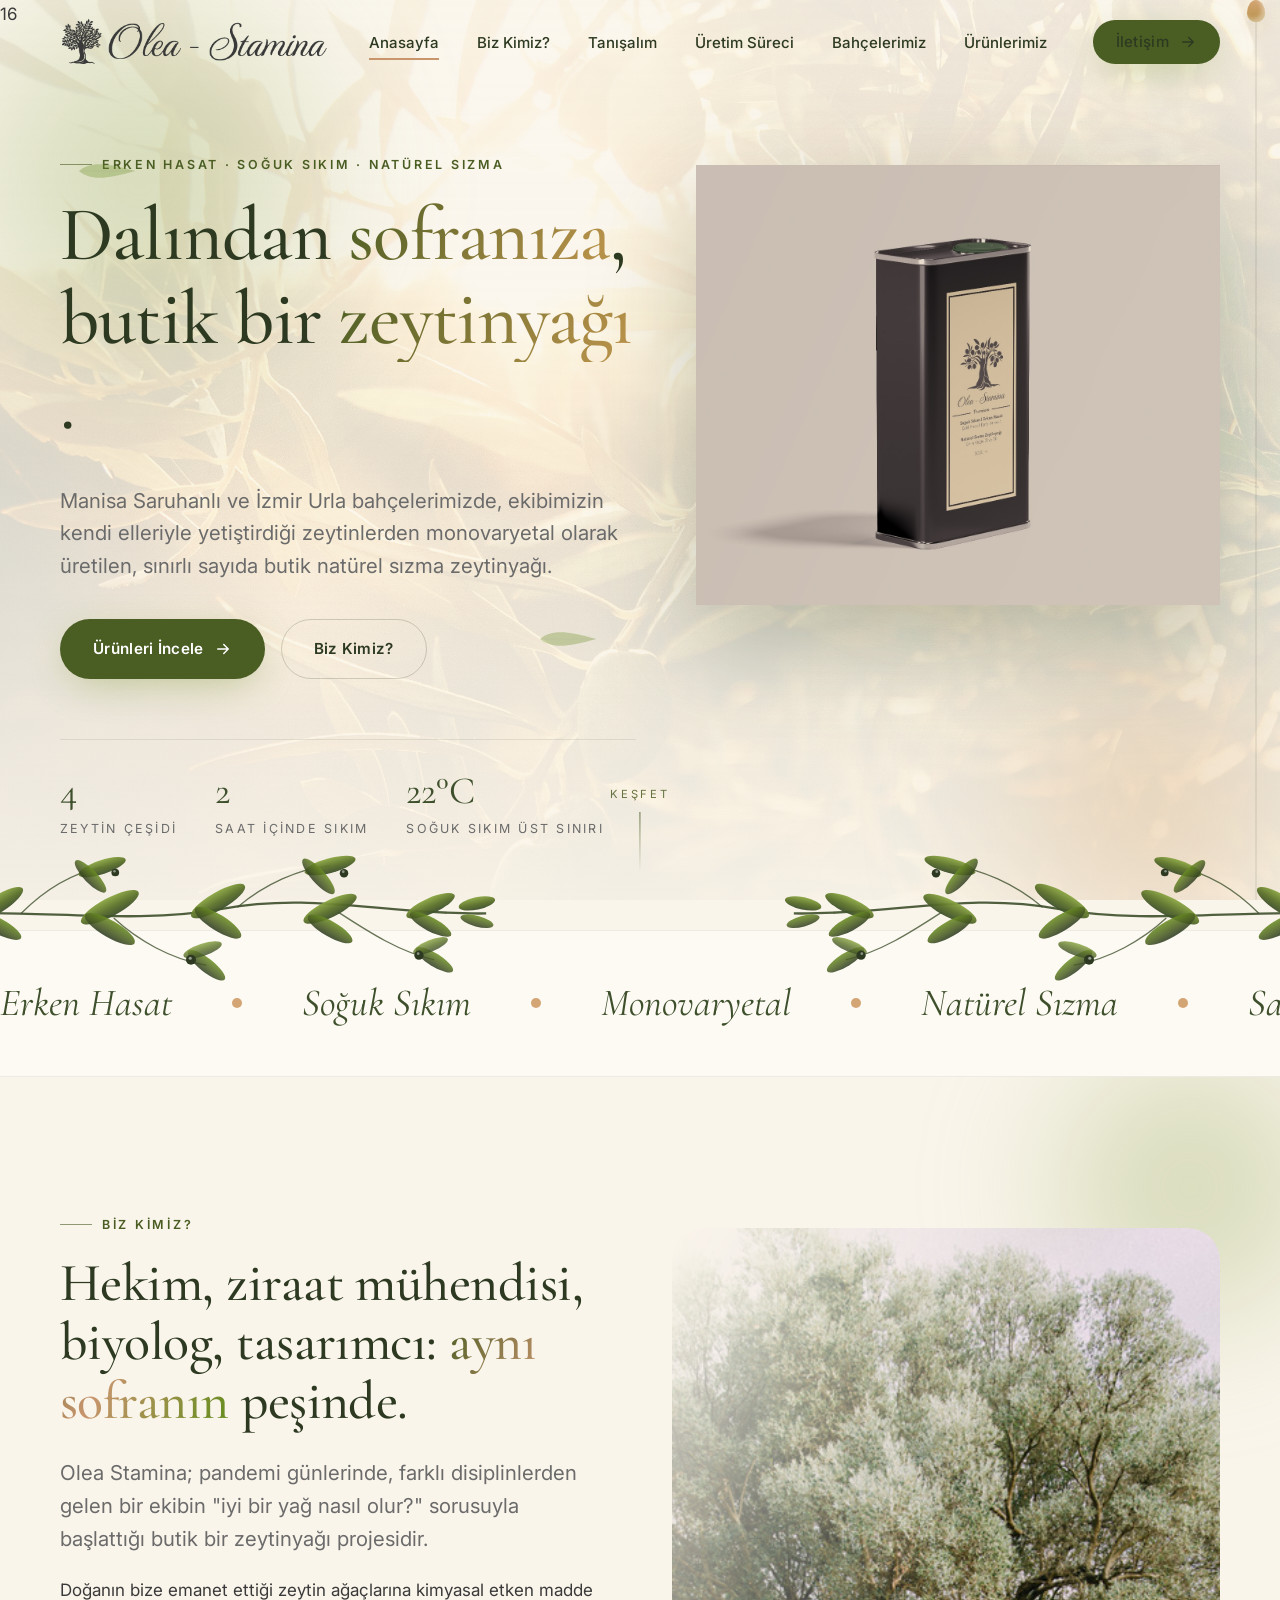
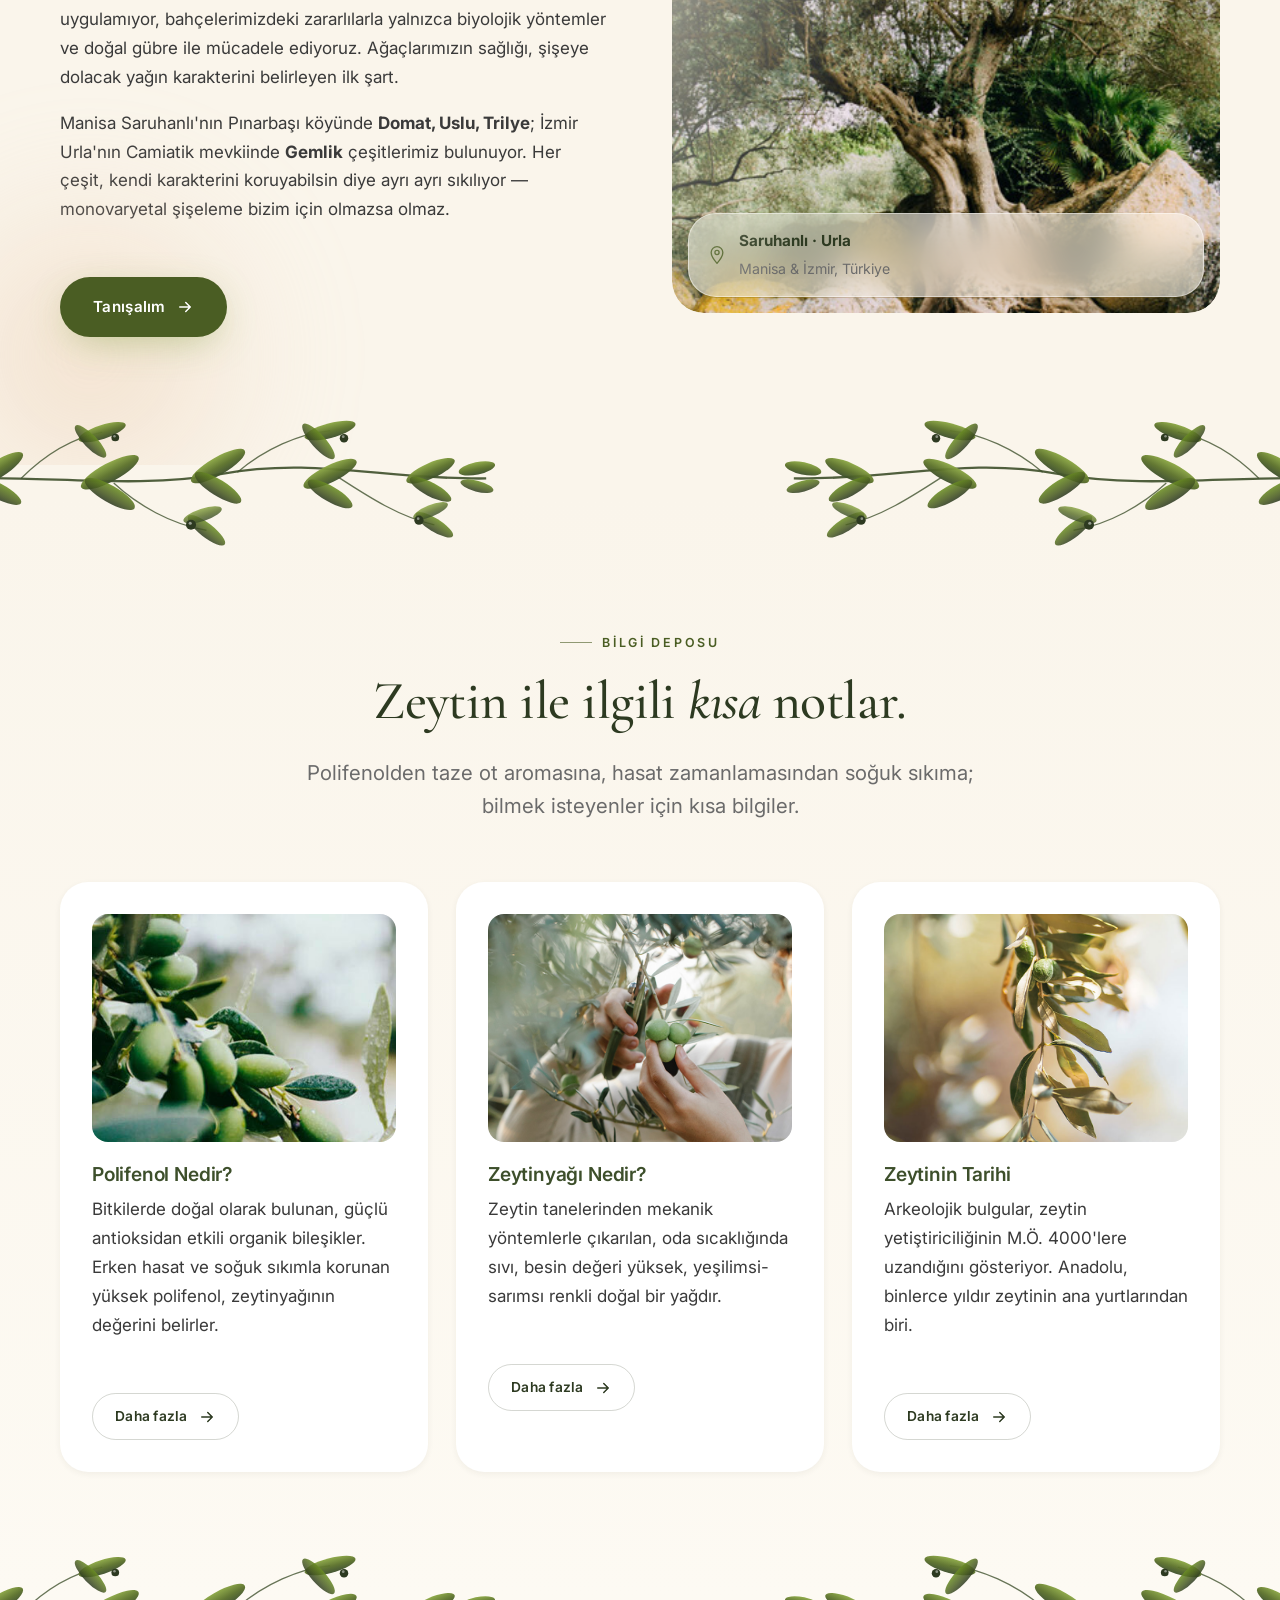
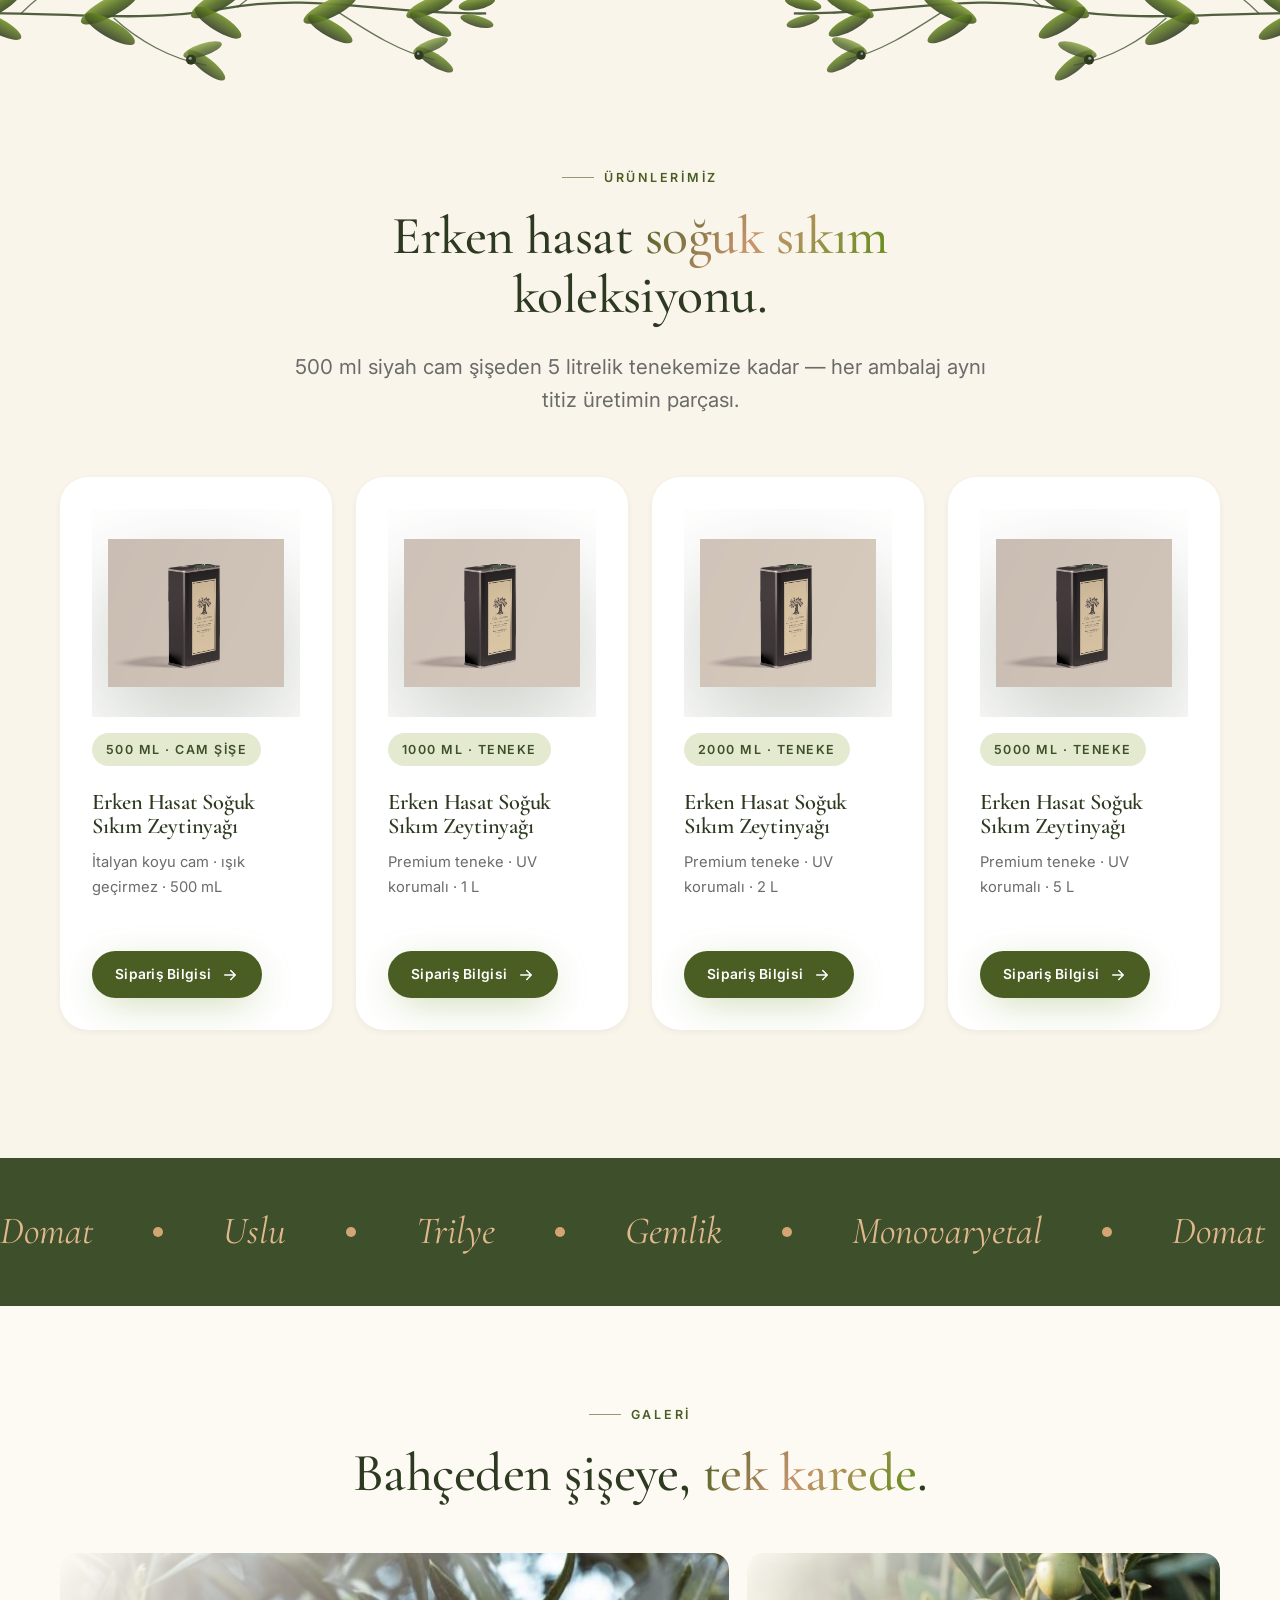
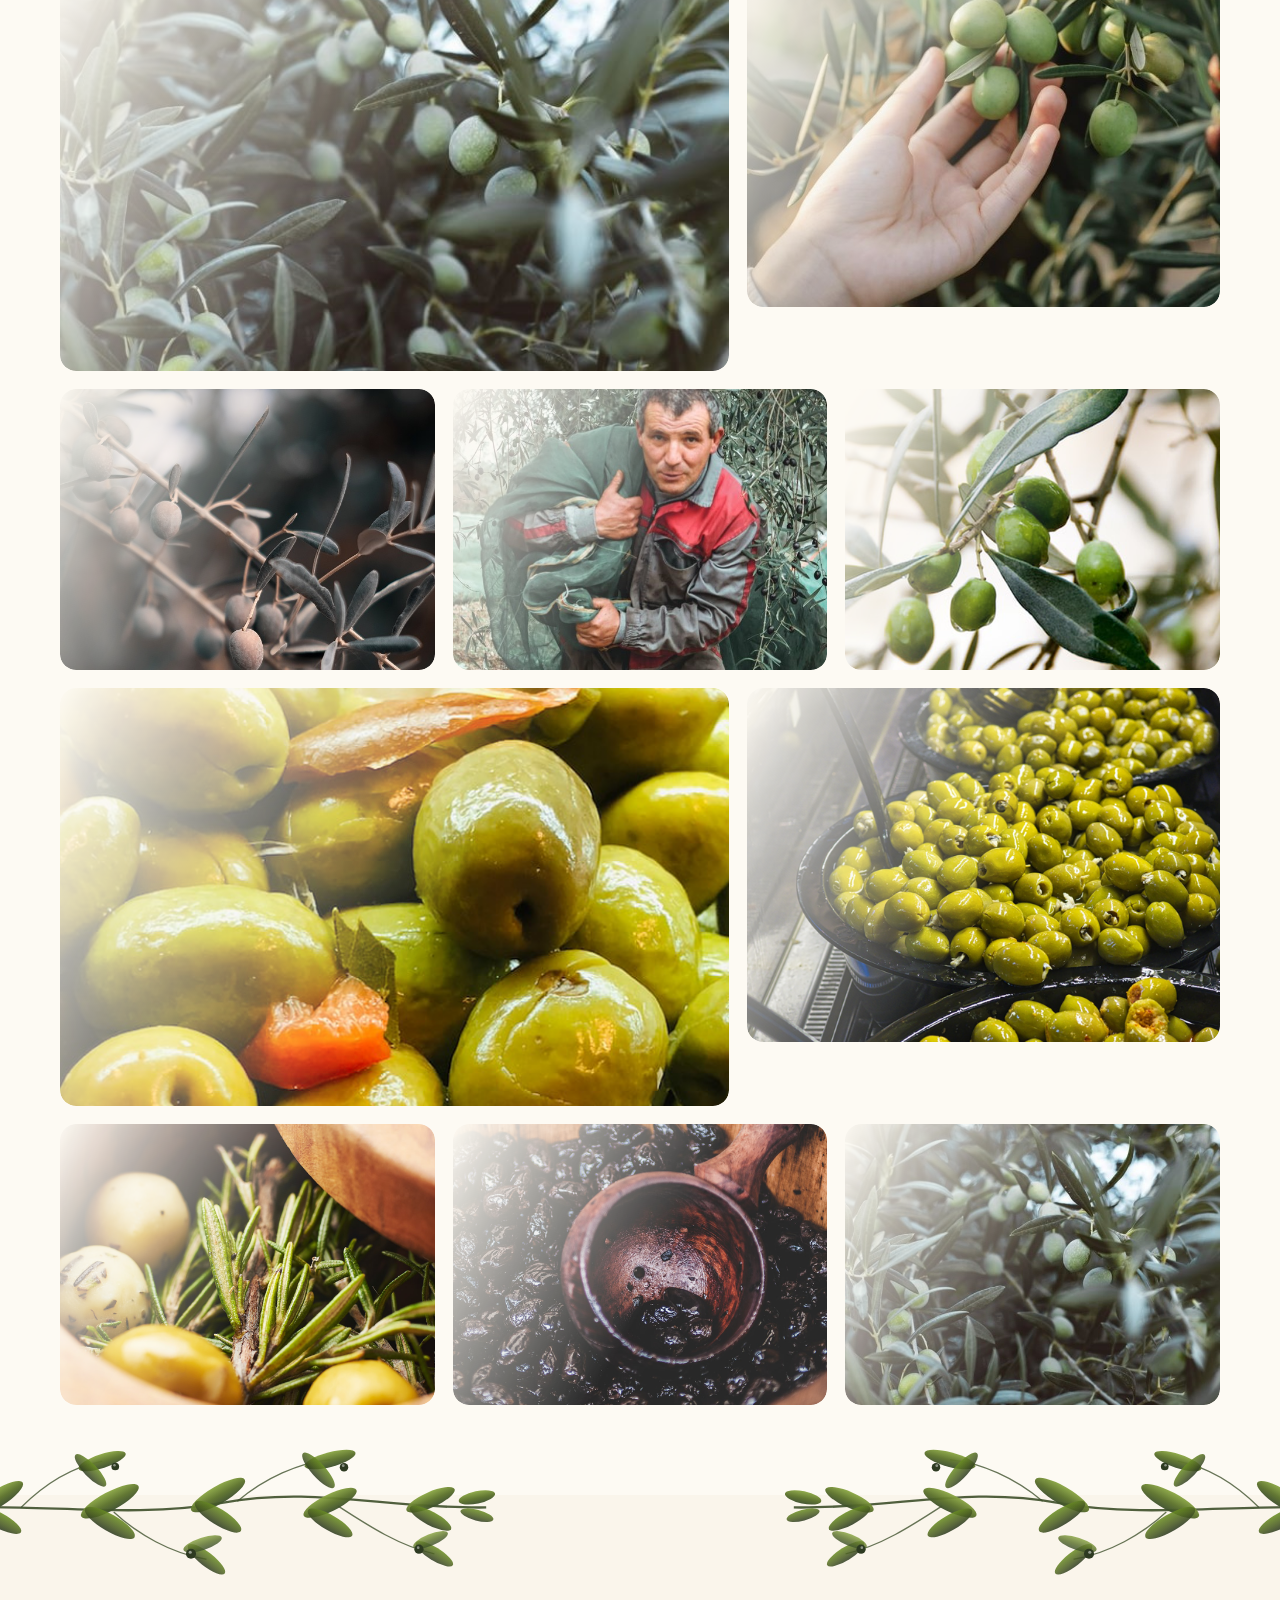
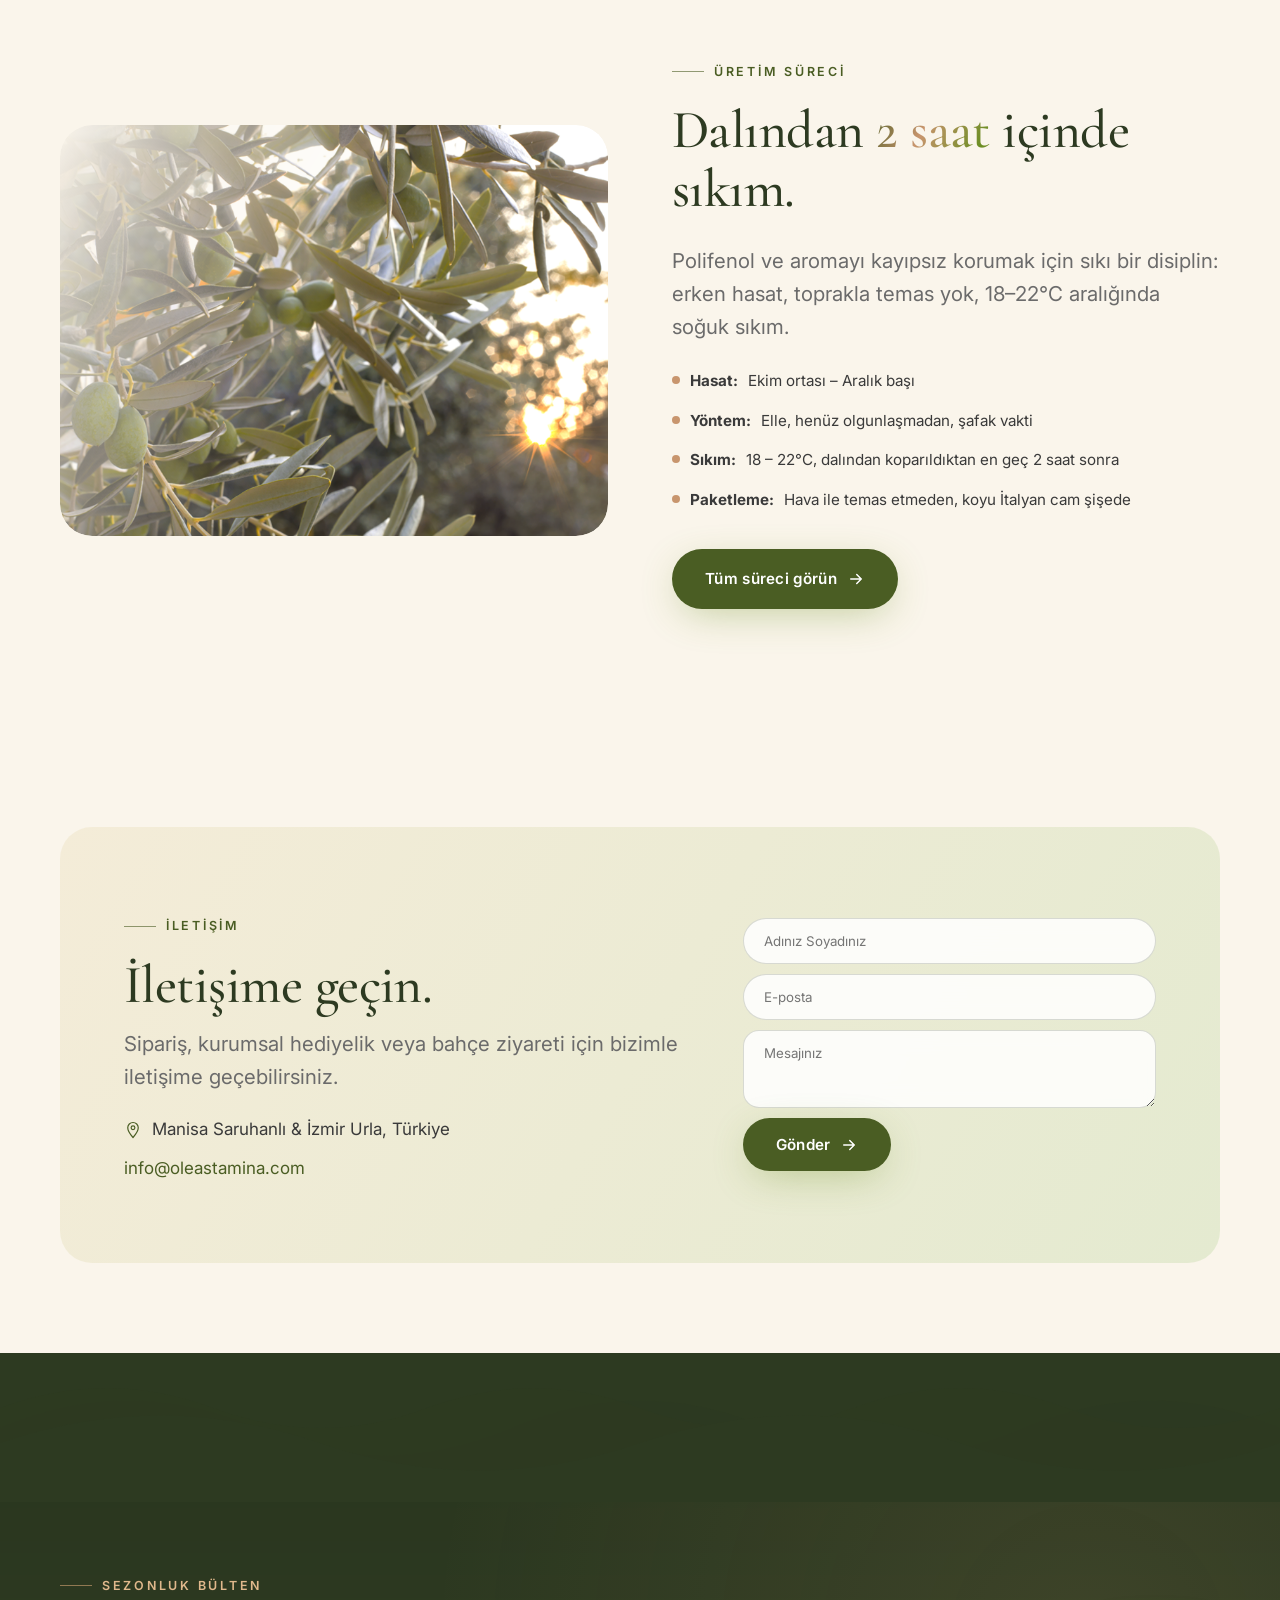
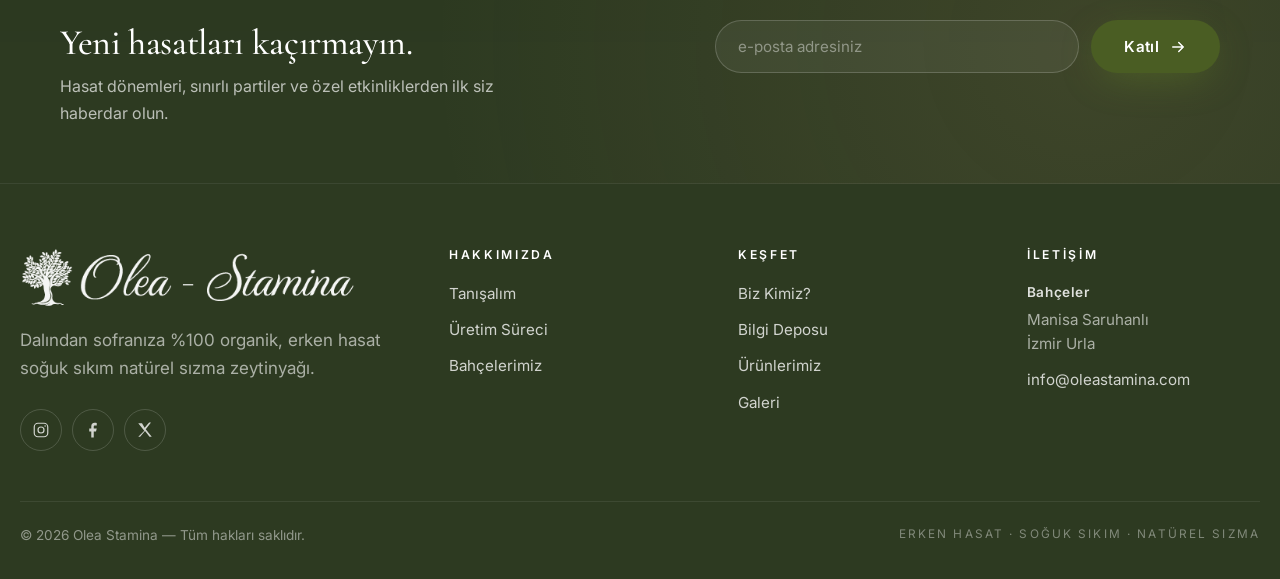
==== index.html @ 8ea638fd "Initial commit: OleaStamina website" ====
<!DOCTYPE html>
<html lang="tr">
<head>
<meta charset="UTF-8" />
<meta name="viewport" content="width=device-width, initial-scale=1.0" />
<title>Olea Stamina — Erken Hasat Soğuk Sıkım Zeytinyağı</title>
<meta name="description" content="Olea Stamina — Manisa Saruhanlı ve İzmir Urla bahçelerinden monovaryetal, erken hasat soğuk sıkım natürel sızma zeytinyağı." />
<link rel="icon" href="images/logo.png" type="image/png" />
<link rel="preconnect" href="https://fonts.googleapis.com" />
<link rel="preconnect" href="https://fonts.gstatic.com" crossorigin />
<link href="https://fonts.googleapis.com/css2?family=Cormorant+Garamond:ital,wght@0,400;0,500;0,600;1,400&family=Inter:wght@300;400;500;600;700&display=swap" rel="stylesheet" />
<link rel="stylesheet" href="css/style.css" />
<link rel="stylesheet" href="css/liquid.css" />
</head>
<body>
<!-- Page-wide continuous leaf shower -->
<div class="page-leaves" data-leaves="18" aria-hidden="true"
     style="position:fixed; inset:0; pointer-events:none; z-index:1; overflow:hidden;"></div>

<!-- Inline SVG sprite -->
<svg width="0" height="0" style="position:absolute" aria-hidden="true">
  <defs>
    <filter id="goo">
      <feGaussianBlur in="SourceGraphic" stdDeviation="12" />
      <feColorMatrix values="1 0 0 0 0  0 1 0 0 0  0 0 1 0 0  0 0 0 22 -10" />
      <feComposite in="SourceGraphic" />
    </filter>
    <linearGradient id="olive-grad" x1="0" y1="0" x2="1" y2="1">
      <stop offset="0%"  stop-color="#5a7029" />
      <stop offset="50%" stop-color="#6b8e23" />
      <stop offset="100%" stop-color="#a8b878" />
    </linearGradient>
    <linearGradient id="gold-grad" x1="0" y1="0" x2="1" y2="1">
      <stop offset="0%"  stop-color="#b8924a" />
      <stop offset="100%" stop-color="#e0b88c" />
    </linearGradient>
    <linearGradient id="oil-grad" x1="0" y1="0" x2="0" y2="1">
      <stop offset="0%"  stop-color="#e0b88c" />
      <stop offset="60%" stop-color="#c8956d" />
      <stop offset="100%" stop-color="#8b6432" />
    </linearGradient>
    <symbol id="i-leaf" viewBox="0 0 60 18">
      <path d="M2 9 C 12 0, 28 0, 58 9 C 28 18, 12 18, 2 9 Z" fill="currentColor" />
      <path d="M2 9 L58 9" stroke="rgba(0,0,0,0.18)" stroke-width="0.6" />
    </symbol>
    <symbol id="i-drop" viewBox="0 0 24 32">
      <path d="M12 2 C 6 12, 2 18, 2 22 a10 10 0 0 0 20 0 C 22 18, 18 12, 12 2 Z" fill="url(#oil-grad)" />
      <ellipse cx="9" cy="20" rx="3" ry="4" fill="rgba(255,255,255,0.45)" />
    </symbol>
    <symbol id="i-arrow" viewBox="0 0 24 24"><path fill="none" stroke="currentColor" stroke-width="2" stroke-linecap="round" stroke-linejoin="round" d="M5 12h14M13 6l6 6-6 6"/></symbol>
    <symbol id="i-menu"  viewBox="0 0 24 24"><path fill="none" stroke="currentColor" stroke-width="2" stroke-linecap="round" d="M4 7h16M4 12h16M4 17h16"/></symbol>
    <symbol id="i-heart" viewBox="0 0 24 24"><path d="M12 21s-7-4.5-9.5-9A5.5 5.5 0 0 1 12 6a5.5 5.5 0 0 1 9.5 6c-2.5 4.5-9.5 9-9.5 9z" fill="none" stroke="currentColor" stroke-width="1.6" stroke-linejoin="round"/></symbol>
    <symbol id="i-sun"   viewBox="0 0 24 24"><circle cx="12" cy="12" r="4" fill="none" stroke="currentColor" stroke-width="1.6"/><path stroke="currentColor" stroke-width="1.6" stroke-linecap="round" d="M12 3v2M12 19v2M3 12h2M19 12h2M5.6 5.6l1.4 1.4M17 17l1.4 1.4M5.6 18.4 7 17M17 7l1.4-1.4"/></symbol>
    <symbol id="i-shield" viewBox="0 0 24 24"><path d="M12 3l8 3v6c0 5-3.5 8.5-8 9-4.5-.5-8-4-8-9V6l8-3z" fill="none" stroke="currentColor" stroke-width="1.6" stroke-linejoin="round"/><path d="M9 12l2 2 4-4" fill="none" stroke="currentColor" stroke-width="1.6" stroke-linecap="round" stroke-linejoin="round"/></symbol>
    <symbol id="i-tree" viewBox="0 0 24 24"><path d="M12 3c4 4 6 7 6 10a6 6 0 1 1-12 0c0-3 2-6 6-10z" fill="none" stroke="currentColor" stroke-width="1.6" stroke-linejoin="round"/><path d="M12 13v8" stroke="currentColor" stroke-width="1.6" stroke-linecap="round"/></symbol>
    <symbol id="i-pin"  viewBox="0 0 24 24"><path d="M12 22s-7-8-7-13a7 7 0 1 1 14 0c0 5-7 13-7 13z" fill="none" stroke="currentColor" stroke-width="1.6" stroke-linejoin="round"/><circle cx="12" cy="9" r="2.5" fill="none" stroke="currentColor" stroke-width="1.6"/></symbol>
    <symbol id="i-instagram" viewBox="0 0 24 24"><rect x="3" y="3" width="18" height="18" rx="5" fill="none" stroke="currentColor" stroke-width="1.6"/><circle cx="12" cy="12" r="4" fill="none" stroke="currentColor" stroke-width="1.6"/><circle cx="17.5" cy="6.5" r="1" fill="currentColor"/></symbol>
    <symbol id="i-facebook" viewBox="0 0 24 24"><path d="M13 22v-8h3l1-4h-4V7.5C13 6.6 13.4 6 14.8 6H17V2.5C16.5 2.4 15.3 2.3 14 2.3 11.4 2.3 9.7 3.9 9.7 6.9V10H7v4h2.7v8z" fill="currentColor"/></symbol>
    <symbol id="i-x" viewBox="0 0 24 24"><path d="M3 3l8 10L3 21h2.5l6.5-7.7 6 7.7H21l-8-10 7-9h-2.5l-6 7L8 3z" fill="currentColor"/></symbol>
    <symbol id="i-bottle" viewBox="0 0 24 24"><path d="M9 2h6v3l1 2v3a4 4 0 0 1-1 2v8a2 2 0 0 1-2 2h-2a2 2 0 0 1-2-2v-8a4 4 0 0 1-1-2V7l1-2V2z" fill="none" stroke="currentColor" stroke-width="1.6" stroke-linejoin="round"/></symbol>
  </defs>
</svg>

<!-- Mouse-following orb (soft amber glow) -->
<div class="mouse-orb" aria-hidden="true"></div>

<!-- Scroll progress rail -->
<div class="scroll-progress" aria-hidden="true"><i></i></div>

<!-- Side rails with falling oil drops -->
<div class="side-rail left" aria-hidden="true"></div>
<div class="side-rail right" aria-hidden="true"></div>

<!-- ============================ Header ============================ -->
<header class="site-header" role="banner">
  <div class="container nav">
    <a href="index.html" class="brand" aria-label="Olea Stamina anasayfa">
      <img src="images/logo.png" alt="Olea Stamina" style="height:48px; width:auto;" />
    </a>
    <nav aria-label="Ana navigasyon">
      <ul class="nav-links">
        <li><a href="index.html">Anasayfa</a></li>
        <li><a href="index.html#about">Biz Kimiz?</a></li>
        <li><a href="tanisalim.html">Tanışalım</a></li>
        <li><a href="uretim-sureci.html">Üretim Süreci</a></li>
        <li><a href="bahcelerimiz.html">Bahçelerimiz</a></li>
        <li><a href="index.html#urunler">Ürünlerimiz</a></li>
        <li class="nav-cta"><a href="#iletisim" class="btn btn--sm" data-magnet>İletişim <svg><use href="#i-arrow"/></svg></a></li>
      </ul>
    </nav>
    <button class="menu-toggle" aria-expanded="false" aria-label="Menüyü aç/kapat">
      <svg width="28" height="28"><use href="#i-menu"/></svg>
    </button>
  </div>
</header>

<!-- ============================ Hero with real photo background ============================ -->
<section class="hero" id="home" style="position:relative; overflow:hidden;">
  <!-- Real hero photo as parallax background -->
  <div data-parallax="0.18" style="position:absolute; inset:-10% 0 -20% 0; z-index:-3;">
    <img src="images/home-img.9e892fca9fd5e092.jpg" alt="" style="width:100%; height:120%; object-fit:cover; opacity:0.55;" />
  </div>
  <!-- Cream overlay so text is readable -->
  <div style="position:absolute; inset:0; z-index:-2; background:
       linear-gradient(180deg, rgba(250,245,235,0.85) 0%, rgba(250,245,235,0.72) 50%, rgba(250,245,235,0.95) 100%);"></div>

  <!-- Decorative blobs -->
  <div class="blob blob--1" data-blob-track aria-hidden="true"></div>
  <div class="blob blob--2" data-blob-track aria-hidden="true"></div>
  <div class="blob blob--3" data-blob-track aria-hidden="true"></div>

  <!-- Floating oil drops -->
  <div class="oil-drops" data-count="16" aria-hidden="true"></div>
  <!-- Sparkles -->
  <div style="position:absolute; inset:0; pointer-events:none;" data-sparkles="14" aria-hidden="true"></div>
  <!-- Falling leaves -->
  <div style="position:absolute; inset:0; pointer-events:none;" data-leaves="20" aria-hidden="true"></div>

  <svg class="leaf" style="top:18%; left:6%;" aria-hidden="true"><use href="#i-leaf"/></svg>
  <svg class="leaf" style="top:70%; left:42%; animation-delay:-2s;" aria-hidden="true"><use href="#i-leaf"/></svg>
  <svg class="leaf" style="top:30%; right:14%; animation-delay:-4s;" aria-hidden="true"><use href="#i-leaf"/></svg>

  <div class="container hero-inner">
    <div>
      <p class="eyebrow reveal">Erken Hasat · Soğuk Sıkım · Natürel Sızma</p>
      <h1 data-split>
        Dalından <span class="accent text-flow">sofranıza</span>,<br>
        butik bir <span class="accent text-flow">zeytinyağı</span>.
      </h1>
      <p class="lead reveal delay-1">
        Manisa Saruhanlı ve İzmir Urla bahçelerimizde, ekibimizin kendi elleriyle
        yetiştirdiği zeytinlerden monovaryetal olarak üretilen, sınırlı sayıda butik
        natürel sızma zeytinyağı.
      </p>
      <div class="hero-cta reveal delay-2">
        <a href="#urunler" class="btn btn--pulse" data-magnet>Ürünleri İncele <svg><use href="#i-arrow"/></svg></a>
        <a href="#about" class="btn btn--ghost">Biz Kimiz?</a>
      </div>

      <div class="hero-stats">
        <div class="stat kpi reveal delay-3"><span class="stat-value"><span data-count="4">0</span></span><span class="stat-label">Zeytin çeşidi</span></div>
        <div class="stat kpi reveal delay-3"><span class="stat-value"><span data-count="2">0</span></span><span class="stat-label">Saat içinde sıkım</span></div>
        <div class="stat kpi reveal delay-3"><span class="stat-value"><span data-count="22">0</span>°C</span><span class="stat-label">Soğuk sıkım üst sınırı</span></div>
      </div>
    </div>

    <!-- Hero visual: REAL bottle photo -->
    <div class="hero-visual reveal delay-2">
      <div class="bottle-wrap--real glow-pulse" data-tilt="8">
        <img src="images/bir.png" alt="Olea Stamina premium zeytinyağı teneke" />
      </div>
    </div>
  </div>

  <!-- Scroll hint -->
  <div class="scroll-hint" aria-hidden="true">keşfet</div>
</section>

<!-- Big olive-branch divider (left + right) -->
<div class="big-branches" aria-hidden="true">
    <svg class="branch-l" viewBox="0 0 700 220" xmlns="http://www.w3.org/2000/svg" preserveAspectRatio="xMinYMid meet">
      <defs>
        <linearGradient id="bg-l-top" x1="0" y1="0" x2="0" y2="1">
          <stop offset="0%"  stop-color="#8aa642"/>
          <stop offset="55%" stop-color="#5a7029"/>
          <stop offset="100%" stop-color="#3d4f2b"/>
        </linearGradient>
        <linearGradient id="bg-l-bot" x1="0" y1="0" x2="0" y2="1">
          <stop offset="0%"  stop-color="#6b8e23"/>
          <stop offset="60%" stop-color="#4a5d23"/>
          <stop offset="100%" stop-color="#2d3a21"/>
        </linearGradient>
      </defs>

      <!-- Main woody stem (curved) -->
      <path d="M -10 110 C 120 100, 250 124, 370 102 S 580 110, 712 108"
            stroke="#3d4f2b" stroke-width="3" fill="none" opacity="0.9"/>

      <!-- Side branches springing off the main stem -->
      <path d="M 110 108 C 140 78, 175 56, 215 48" stroke="#3d4f2b" stroke-width="1.7" fill="none" opacity="0.78"/>
      <path d="M 230 114 C 260 142, 305 168, 350 175" stroke="#3d4f2b" stroke-width="1.7" fill="none" opacity="0.78"/>
      <path d="M 390 100 C 425 70, 470 50, 510 46" stroke="#3d4f2b" stroke-width="1.7" fill="none" opacity="0.78"/>
      <path d="M 520 106 C 560 132, 600 158, 645 168" stroke="#3d4f2b" stroke-width="1.7" fill="none" opacity="0.78"/>

      <!-- Leaf cluster 1 (base) -->
      <g class="leaf-cluster">
        <ellipse cx="80" cy="96"  rx="38" ry="11"  fill="url(#bg-l-top)" transform="rotate(-32 80 96)"  opacity="0.95"/>
        <ellipse cx="80" cy="124" rx="34" ry="10"  fill="url(#bg-l-bot)" transform="rotate(28 80 124)" opacity="0.88"/>
      </g>

      <!-- Side branch tip cluster -->
      <g class="leaf-cluster">
        <ellipse cx="215" cy="48"  rx="32" ry="9"   fill="url(#bg-l-top)" transform="rotate(-18 215 48)" opacity="0.95"/>
        <ellipse cx="200" cy="60"  rx="28" ry="8.5" fill="url(#bg-l-bot)" transform="rotate(46 200 60)"  opacity="0.85"/>
        <circle cx="232" cy="55" r="5" fill="#2d3a21" class="berry"/>
        <circle cx="231" cy="53.5" r="1.6" fill="rgba(255,255,255,0.45)"/>
      </g>

      <!-- Cluster 2 -->
      <g class="leaf-cluster">
        <ellipse cx="225" cy="100" rx="42" ry="12"   fill="url(#bg-l-top)" transform="rotate(-28 225 100)" opacity="0.95"/>
        <ellipse cx="225" cy="128" rx="37" ry="11"   fill="url(#bg-l-bot)" transform="rotate(30 225 128)"  opacity="0.88"/>
      </g>

      <!-- Lower-side tip with olives -->
      <g class="leaf-cluster">
        <ellipse cx="350" cy="175" rx="30" ry="9"   fill="url(#bg-l-bot)" transform="rotate(38 350 175)" opacity="0.85"/>
        <ellipse cx="345" cy="155" rx="26" ry="8"   fill="url(#bg-l-top)" transform="rotate(-18 345 155)" opacity="0.82"/>
        <circle cx="330" cy="168" r="6.5" fill="#2d3a21" class="berry"/>
        <circle cx="329" cy="166" r="2" fill="rgba(255,255,255,0.5)"/>
      </g>

      <!-- Cluster 3 -->
      <g class="leaf-cluster">
        <ellipse cx="365" cy="92"  rx="40" ry="11.5" fill="url(#bg-l-top)" transform="rotate(-30 365 92)"  opacity="0.95"/>
        <ellipse cx="365" cy="120" rx="35" ry="10.5" fill="url(#bg-l-bot)" transform="rotate(32 365 120)" opacity="0.88"/>
      </g>

      <!-- Upper-side tip with olives -->
      <g class="leaf-cluster">
        <ellipse cx="510" cy="46"  rx="34" ry="9.5" fill="url(#bg-l-top)" transform="rotate(-15 510 46)" opacity="0.95"/>
        <ellipse cx="495" cy="60"  rx="30" ry="9"   fill="url(#bg-l-bot)" transform="rotate(48 495 60)"  opacity="0.85"/>
        <circle cx="528" cy="56" r="5.5" fill="#2d3a21" class="berry"/>
        <circle cx="527" cy="54" r="1.8" fill="rgba(255,255,255,0.45)"/>
      </g>

      <!-- Cluster 4 -->
      <g class="leaf-cluster">
        <ellipse cx="510" cy="102" rx="38" ry="11"   fill="url(#bg-l-top)" transform="rotate(-26 510 102)" opacity="0.95"/>
        <ellipse cx="510" cy="128" rx="33" ry="10"   fill="url(#bg-l-bot)" transform="rotate(30 510 128)" opacity="0.88"/>
      </g>

      <!-- Lower tip cluster -->
      <g class="leaf-cluster">
        <ellipse cx="645" cy="168" rx="28" ry="8.5" fill="url(#bg-l-bot)" transform="rotate(32 645 168)" opacity="0.85"/>
        <ellipse cx="640" cy="150" rx="24" ry="7.5" fill="url(#bg-l-top)" transform="rotate(-22 640 150)" opacity="0.82"/>
        <circle cx="625" cy="162" r="6" fill="#2d3a21" class="berry"/>
        <circle cx="624" cy="160" r="1.7" fill="rgba(255,255,255,0.45)"/>
      </g>

      <!-- Cluster 5 (toward end of main stem) -->
      <g class="leaf-cluster">
        <ellipse cx="640" cy="98"  rx="34" ry="10"   fill="url(#bg-l-top)" transform="rotate(-24 640 98)"  opacity="0.95"/>
        <ellipse cx="640" cy="122" rx="30" ry="9"    fill="url(#bg-l-bot)" transform="rotate(28 640 122)" opacity="0.88"/>
      </g>

      <!-- Final tip cluster -->
      <g class="leaf-cluster">
        <ellipse cx="700" cy="95"  rx="24" ry="8"    fill="url(#bg-l-top)" transform="rotate(-12 700 95)" opacity="0.95"/>
        <ellipse cx="700" cy="118" rx="22" ry="7"    fill="url(#bg-l-bot)" transform="rotate(15 700 118)" opacity="0.85"/>
      </g>
    </svg>
    <svg class="branch-r" viewBox="0 0 700 220" xmlns="http://www.w3.org/2000/svg" preserveAspectRatio="xMinYMid meet">
      <defs>
        <linearGradient id="bg-r-top" x1="0" y1="0" x2="0" y2="1">
          <stop offset="0%"  stop-color="#8aa642"/>
          <stop offset="55%" stop-color="#5a7029"/>
          <stop offset="100%" stop-color="#3d4f2b"/>
        </linearGradient>
        <linearGradient id="bg-r-bot" x1="0" y1="0" x2="0" y2="1">
          <stop offset="0%"  stop-color="#6b8e23"/>
          <stop offset="60%" stop-color="#4a5d23"/>
          <stop offset="100%" stop-color="#2d3a21"/>
        </linearGradient>
      </defs>

      <!-- Main woody stem (curved) -->
      <path d="M -10 110 C 120 100, 250 124, 370 102 S 580 110, 712 108"
            stroke="#3d4f2b" stroke-width="3" fill="none" opacity="0.9"/>

      <!-- Side branches springing off the main stem -->
      <path d="M 110 108 C 140 78, 175 56, 215 48" stroke="#3d4f2b" stroke-width="1.7" fill="none" opacity="0.78"/>
      <path d="M 230 114 C 260 142, 305 168, 350 175" stroke="#3d4f2b" stroke-width="1.7" fill="none" opacity="0.78"/>
      <path d="M 390 100 C 425 70, 470 50, 510 46" stroke="#3d4f2b" stroke-width="1.7" fill="none" opacity="0.78"/>
      <path d="M 520 106 C 560 132, 600 158, 645 168" stroke="#3d4f2b" stroke-width="1.7" fill="none" opacity="0.78"/>

      <!-- Leaf cluster 1 (base) -->
      <g class="leaf-cluster">
        <ellipse cx="80" cy="96"  rx="38" ry="11"  fill="url(#bg-r-top)" transform="rotate(-32 80 96)"  opacity="0.95"/>
        <ellipse cx="80" cy="124" rx="34" ry="10"  fill="url(#bg-r-bot)" transform="rotate(28 80 124)" opacity="0.88"/>
      </g>

      <!-- Side branch tip cluster -->
      <g class="leaf-cluster">
        <ellipse cx="215" cy="48"  rx="32" ry="9"   fill="url(#bg-r-top)" transform="rotate(-18 215 48)" opacity="0.95"/>
        <ellipse cx="200" cy="60"  rx="28" ry="8.5" fill="url(#bg-r-bot)" transform="rotate(46 200 60)"  opacity="0.85"/>
        <circle cx="232" cy="55" r="5" fill="#2d3a21" class="berry"/>
        <circle cx="231" cy="53.5" r="1.6" fill="rgba(255,255,255,0.45)"/>
      </g>

      <!-- Cluster 2 -->
      <g class="leaf-cluster">
        <ellipse cx="225" cy="100" rx="42" ry="12"   fill="url(#bg-r-top)" transform="rotate(-28 225 100)" opacity="0.95"/>
        <ellipse cx="225" cy="128" rx="37" ry="11"   fill="url(#bg-r-bot)" transform="rotate(30 225 128)"  opacity="0.88"/>
      </g>

      <!-- Lower-side tip with olives -->
      <g class="leaf-cluster">
        <ellipse cx="350" cy="175" rx="30" ry="9"   fill="url(#bg-r-bot)" transform="rotate(38 350 175)" opacity="0.85"/>
        <ellipse cx="345" cy="155" rx="26" ry="8"   fill="url(#bg-r-top)" transform="rotate(-18 345 155)" opacity="0.82"/>
        <circle cx="330" cy="168" r="6.5" fill="#2d3a21" class="berry"/>
        <circle cx="329" cy="166" r="2" fill="rgba(255,255,255,0.5)"/>
      </g>

      <!-- Cluster 3 -->
      <g class="leaf-cluster">
        <ellipse cx="365" cy="92"  rx="40" ry="11.5" fill="url(#bg-r-top)" transform="rotate(-30 365 92)"  opacity="0.95"/>
        <ellipse cx="365" cy="120" rx="35" ry="10.5" fill="url(#bg-r-bot)" transform="rotate(32 365 120)" opacity="0.88"/>
      </g>

      <!-- Upper-side tip with olives -->
      <g class="leaf-cluster">
        <ellipse cx="510" cy="46"  rx="34" ry="9.5" fill="url(#bg-r-top)" transform="rotate(-15 510 46)" opacity="0.95"/>
        <ellipse cx="495" cy="60"  rx="30" ry="9"   fill="url(#bg-r-bot)" transform="rotate(48 495 60)"  opacity="0.85"/>
        <circle cx="528" cy="56" r="5.5" fill="#2d3a21" class="berry"/>
        <circle cx="527" cy="54" r="1.8" fill="rgba(255,255,255,0.45)"/>
      </g>

      <!-- Cluster 4 -->
      <g class="leaf-cluster">
        <ellipse cx="510" cy="102" rx="38" ry="11"   fill="url(#bg-r-top)" transform="rotate(-26 510 102)" opacity="0.95"/>
        <ellipse cx="510" cy="128" rx="33" ry="10"   fill="url(#bg-r-bot)" transform="rotate(30 510 128)" opacity="0.88"/>
      </g>

      <!-- Lower tip cluster -->
      <g class="leaf-cluster">
        <ellipse cx="645" cy="168" rx="28" ry="8.5" fill="url(#bg-r-bot)" transform="rotate(32 645 168)" opacity="0.85"/>
        <ellipse cx="640" cy="150" rx="24" ry="7.5" fill="url(#bg-r-top)" transform="rotate(-22 640 150)" opacity="0.82"/>
        <circle cx="625" cy="162" r="6" fill="#2d3a21" class="berry"/>
        <circle cx="624" cy="160" r="1.7" fill="rgba(255,255,255,0.45)"/>
      </g>

      <!-- Cluster 5 (toward end of main stem) -->
      <g class="leaf-cluster">
        <ellipse cx="640" cy="98"  rx="34" ry="10"   fill="url(#bg-r-top)" transform="rotate(-24 640 98)"  opacity="0.95"/>
        <ellipse cx="640" cy="122" rx="30" ry="9"    fill="url(#bg-r-bot)" transform="rotate(28 640 122)" opacity="0.88"/>
      </g>

      <!-- Final tip cluster -->
      <g class="leaf-cluster">
        <ellipse cx="700" cy="95"  rx="24" ry="8"    fill="url(#bg-r-top)" transform="rotate(-12 700 95)" opacity="0.95"/>
        <ellipse cx="700" cy="118" rx="22" ry="7"    fill="url(#bg-r-bot)" transform="rotate(15 700 118)" opacity="0.85"/>
      </g>
    </svg>
</div>

<!-- ============================ Marquee ============================ -->
<div class="marquee" aria-hidden="true">
  <div class="marquee-track">
    <span class="marquee-item">Erken Hasat <span class="dot"></span></span>
    <span class="marquee-item">Soğuk Sıkım <span class="dot"></span></span>
    <span class="marquee-item">Monovaryetal <span class="dot"></span></span>
    <span class="marquee-item">Natürel Sızma <span class="dot"></span></span>
    <span class="marquee-item">Saruhanlı · Urla <span class="dot"></span></span>
    <span class="marquee-item">Butik Üretim <span class="dot"></span></span>
    <span class="marquee-item">Erken Hasat <span class="dot"></span></span>
    <span class="marquee-item">Soğuk Sıkım <span class="dot"></span></span>
    <span class="marquee-item">Monovaryetal <span class="dot"></span></span>
    <span class="marquee-item">Natürel Sızma <span class="dot"></span></span>
    <span class="marquee-item">Saruhanlı · Urla <span class="dot"></span></span>
    <span class="marquee-item">Butik Üretim <span class="dot"></span></span>
  </div>
</div>

<!-- ============================ About (Biz Kimiz?) ============================ -->
<section class="section" id="about" style="position:relative; overflow:hidden;">
  <div class="corner-blob" style="top:-100px; right:-120px; background: radial-gradient(circle, var(--olive-300), transparent 70%);" aria-hidden="true"></div>
  <div class="corner-blob" style="bottom:-100px; left:-120px; background: radial-gradient(circle, var(--gold-300), transparent 70%); animation-delay:-7s;" aria-hidden="true"></div>

  <div class="container">
    <div class="grid-2">
      <div class="reveal">
        <p class="eyebrow">Biz Kimiz?</p>
        <h2>Hekim, ziraat mühendisi, biyolog, tasarımcı: <span class="accent text-flow">aynı sofranın</span> peşinde.</h2>
        <p class="lead">
          Olea Stamina; pandemi günlerinde, farklı disiplinlerden gelen bir ekibin "iyi bir yağ
          nasıl olur?" sorusuyla başlattığı butik bir zeytinyağı projesidir.
        </p>
        <p>
          Doğanın bize emanet ettiği zeytin ağaçlarına kimyasal etken madde uygulamıyor,
          bahçelerimizdeki zararlılarla yalnızca biyolojik yöntemler ve doğal gübre ile
          mücadele ediyoruz. Ağaçlarımızın sağlığı, şişeye dolacak yağın karakterini
          belirleyen ilk şart.
        </p>
        <p>
          Manisa Saruhanlı'nın Pınarbaşı köyünde <strong>Domat, Uslu, Trilye</strong>;
          İzmir Urla'nın Camiatik mevkiinde <strong>Gemlik</strong> çeşitlerimiz bulunuyor.
          Her çeşit, kendi karakterini koruyabilsin diye ayrı ayrı sıkılıyor —
          monovaryetal şişeleme bizim için olmazsa olmaz.
        </p>
        <a href="tanisalim.html" class="btn mt-l" data-magnet>Tanışalım <svg><use href="#i-arrow"/></svg></a>
      </div>

      <div class="reveal delay-2 mask-reveal" style="border-radius:32px; overflow:hidden; aspect-ratio: 4/5; position:relative;" data-tilt="6">
        <img src="images/about-img.jpeg" alt="Olea Stamina bahçeleri" style="width:100%; height:100%; object-fit:cover;" />
        <!-- Animated frame -->
        <div style="position:absolute; inset:0; pointer-events:none;" data-bubbles="6" aria-hidden="true"></div>
        <div class="glass" style="position:absolute; bottom:16px; left:16px; right:16px; padding:14px 18px; display:flex; align-items:center; gap:12px;">
          <svg width="20" height="20" style="color: var(--olive-700);"><use href="#i-pin"/></svg>
          <div>
            <strong style="color: var(--olive-900); display:block; font-size:0.95rem;">Saruhanlı · Urla</strong>
            <small style="color: var(--text-soft);">Manisa & İzmir, Türkiye</small>
          </div>
        </div>
      </div>
    </div>
  </div>
</section>

<!-- Big olive-branch divider (left + right) -->
<div class="big-branches" aria-hidden="true">
    <svg class="branch-l" viewBox="0 0 700 220" xmlns="http://www.w3.org/2000/svg" preserveAspectRatio="xMinYMid meet">
      <defs>
        <linearGradient id="bg-l-top" x1="0" y1="0" x2="0" y2="1">
          <stop offset="0%"  stop-color="#8aa642"/>
          <stop offset="55%" stop-color="#5a7029"/>
          <stop offset="100%" stop-color="#3d4f2b"/>
        </linearGradient>
        <linearGradient id="bg-l-bot" x1="0" y1="0" x2="0" y2="1">
          <stop offset="0%"  stop-color="#6b8e23"/>
          <stop offset="60%" stop-color="#4a5d23"/>
          <stop offset="100%" stop-color="#2d3a21"/>
        </linearGradient>
      </defs>

      <!-- Main woody stem (curved) -->
      <path d="M -10 110 C 120 100, 250 124, 370 102 S 580 110, 712 108"
            stroke="#3d4f2b" stroke-width="3" fill="none" opacity="0.9"/>

      <!-- Side branches springing off the main stem -->
      <path d="M 110 108 C 140 78, 175 56, 215 48" stroke="#3d4f2b" stroke-width="1.7" fill="none" opacity="0.78"/>
      <path d="M 230 114 C 260 142, 305 168, 350 175" stroke="#3d4f2b" stroke-width="1.7" fill="none" opacity="0.78"/>
      <path d="M 390 100 C 425 70, 470 50, 510 46" stroke="#3d4f2b" stroke-width="1.7" fill="none" opacity="0.78"/>
      <path d="M 520 106 C 560 132, 600 158, 645 168" stroke="#3d4f2b" stroke-width="1.7" fill="none" opacity="0.78"/>

      <!-- Leaf cluster 1 (base) -->
      <g class="leaf-cluster">
        <ellipse cx="80" cy="96"  rx="38" ry="11"  fill="url(#bg-l-top)" transform="rotate(-32 80 96)"  opacity="0.95"/>
        <ellipse cx="80" cy="124" rx="34" ry="10"  fill="url(#bg-l-bot)" transform="rotate(28 80 124)" opacity="0.88"/>
      </g>

      <!-- Side branch tip cluster -->
      <g class="leaf-cluster">
        <ellipse cx="215" cy="48"  rx="32" ry="9"   fill="url(#bg-l-top)" transform="rotate(-18 215 48)" opacity="0.95"/>
        <ellipse cx="200" cy="60"  rx="28" ry="8.5" fill="url(#bg-l-bot)" transform="rotate(46 200 60)"  opacity="0.85"/>
        <circle cx="232" cy="55" r="5" fill="#2d3a21" class="berry"/>
        <circle cx="231" cy="53.5" r="1.6" fill="rgba(255,255,255,0.45)"/>
      </g>

      <!-- Cluster 2 -->
      <g class="leaf-cluster">
        <ellipse cx="225" cy="100" rx="42" ry="12"   fill="url(#bg-l-top)" transform="rotate(-28 225 100)" opacity="0.95"/>
        <ellipse cx="225" cy="128" rx="37" ry="11"   fill="url(#bg-l-bot)" transform="rotate(30 225 128)"  opacity="0.88"/>
      </g>

      <!-- Lower-side tip with olives -->
      <g class="leaf-cluster">
        <ellipse cx="350" cy="175" rx="30" ry="9"   fill="url(#bg-l-bot)" transform="rotate(38 350 175)" opacity="0.85"/>
        <ellipse cx="345" cy="155" rx="26" ry="8"   fill="url(#bg-l-top)" transform="rotate(-18 345 155)" opacity="0.82"/>
        <circle cx="330" cy="168" r="6.5" fill="#2d3a21" class="berry"/>
        <circle cx="329" cy="166" r="2" fill="rgba(255,255,255,0.5)"/>
      </g>

      <!-- Cluster 3 -->
      <g class="leaf-cluster">
        <ellipse cx="365" cy="92"  rx="40" ry="11.5" fill="url(#bg-l-top)" transform="rotate(-30 365 92)"  opacity="0.95"/>
        <ellipse cx="365" cy="120" rx="35" ry="10.5" fill="url(#bg-l-bot)" transform="rotate(32 365 120)" opacity="0.88"/>
      </g>

      <!-- Upper-side tip with olives -->
      <g class="leaf-cluster">
        <ellipse cx="510" cy="46"  rx="34" ry="9.5" fill="url(#bg-l-top)" transform="rotate(-15 510 46)" opacity="0.95"/>
        <ellipse cx="495" cy="60"  rx="30" ry="9"   fill="url(#bg-l-bot)" transform="rotate(48 495 60)"  opacity="0.85"/>
        <circle cx="528" cy="56" r="5.5" fill="#2d3a21" class="berry"/>
        <circle cx="527" cy="54" r="1.8" fill="rgba(255,255,255,0.45)"/>
      </g>

      <!-- Cluster 4 -->
      <g class="leaf-cluster">
        <ellipse cx="510" cy="102" rx="38" ry="11"   fill="url(#bg-l-top)" transform="rotate(-26 510 102)" opacity="0.95"/>
        <ellipse cx="510" cy="128" rx="33" ry="10"   fill="url(#bg-l-bot)" transform="rotate(30 510 128)" opacity="0.88"/>
      </g>

      <!-- Lower tip cluster -->
      <g class="leaf-cluster">
        <ellipse cx="645" cy="168" rx="28" ry="8.5" fill="url(#bg-l-bot)" transform="rotate(32 645 168)" opacity="0.85"/>
        <ellipse cx="640" cy="150" rx="24" ry="7.5" fill="url(#bg-l-top)" transform="rotate(-22 640 150)" opacity="0.82"/>
        <circle cx="625" cy="162" r="6" fill="#2d3a21" class="berry"/>
        <circle cx="624" cy="160" r="1.7" fill="rgba(255,255,255,0.45)"/>
      </g>

      <!-- Cluster 5 (toward end of main stem) -->
      <g class="leaf-cluster">
        <ellipse cx="640" cy="98"  rx="34" ry="10"   fill="url(#bg-l-top)" transform="rotate(-24 640 98)"  opacity="0.95"/>
        <ellipse cx="640" cy="122" rx="30" ry="9"    fill="url(#bg-l-bot)" transform="rotate(28 640 122)" opacity="0.88"/>
      </g>

      <!-- Final tip cluster -->
      <g class="leaf-cluster">
        <ellipse cx="700" cy="95"  rx="24" ry="8"    fill="url(#bg-l-top)" transform="rotate(-12 700 95)" opacity="0.95"/>
        <ellipse cx="700" cy="118" rx="22" ry="7"    fill="url(#bg-l-bot)" transform="rotate(15 700 118)" opacity="0.85"/>
      </g>
    </svg>
    <svg class="branch-r" viewBox="0 0 700 220" xmlns="http://www.w3.org/2000/svg" preserveAspectRatio="xMinYMid meet">
      <defs>
        <linearGradient id="bg-r-top" x1="0" y1="0" x2="0" y2="1">
          <stop offset="0%"  stop-color="#8aa642"/>
          <stop offset="55%" stop-color="#5a7029"/>
          <stop offset="100%" stop-color="#3d4f2b"/>
        </linearGradient>
        <linearGradient id="bg-r-bot" x1="0" y1="0" x2="0" y2="1">
          <stop offset="0%"  stop-color="#6b8e23"/>
          <stop offset="60%" stop-color="#4a5d23"/>
          <stop offset="100%" stop-color="#2d3a21"/>
        </linearGradient>
      </defs>

      <!-- Main woody stem (curved) -->
      <path d="M -10 110 C 120 100, 250 124, 370 102 S 580 110, 712 108"
            stroke="#3d4f2b" stroke-width="3" fill="none" opacity="0.9"/>

      <!-- Side branches springing off the main stem -->
      <path d="M 110 108 C 140 78, 175 56, 215 48" stroke="#3d4f2b" stroke-width="1.7" fill="none" opacity="0.78"/>
      <path d="M 230 114 C 260 142, 305 168, 350 175" stroke="#3d4f2b" stroke-width="1.7" fill="none" opacity="0.78"/>
      <path d="M 390 100 C 425 70, 470 50, 510 46" stroke="#3d4f2b" stroke-width="1.7" fill="none" opacity="0.78"/>
      <path d="M 520 106 C 560 132, 600 158, 645 168" stroke="#3d4f2b" stroke-width="1.7" fill="none" opacity="0.78"/>

      <!-- Leaf cluster 1 (base) -->
      <g class="leaf-cluster">
        <ellipse cx="80" cy="96"  rx="38" ry="11"  fill="url(#bg-r-top)" transform="rotate(-32 80 96)"  opacity="0.95"/>
        <ellipse cx="80" cy="124" rx="34" ry="10"  fill="url(#bg-r-bot)" transform="rotate(28 80 124)" opacity="0.88"/>
      </g>

      <!-- Side branch tip cluster -->
      <g class="leaf-cluster">
        <ellipse cx="215" cy="48"  rx="32" ry="9"   fill="url(#bg-r-top)" transform="rotate(-18 215 48)" opacity="0.95"/>
        <ellipse cx="200" cy="60"  rx="28" ry="8.5" fill="url(#bg-r-bot)" transform="rotate(46 200 60)"  opacity="0.85"/>
        <circle cx="232" cy="55" r="5" fill="#2d3a21" class="berry"/>
        <circle cx="231" cy="53.5" r="1.6" fill="rgba(255,255,255,0.45)"/>
      </g>

      <!-- Cluster 2 -->
      <g class="leaf-cluster">
        <ellipse cx="225" cy="100" rx="42" ry="12"   fill="url(#bg-r-top)" transform="rotate(-28 225 100)" opacity="0.95"/>
        <ellipse cx="225" cy="128" rx="37" ry="11"   fill="url(#bg-r-bot)" transform="rotate(30 225 128)"  opacity="0.88"/>
      </g>

      <!-- Lower-side tip with olives -->
      <g class="leaf-cluster">
        <ellipse cx="350" cy="175" rx="30" ry="9"   fill="url(#bg-r-bot)" transform="rotate(38 350 175)" opacity="0.85"/>
        <ellipse cx="345" cy="155" rx="26" ry="8"   fill="url(#bg-r-top)" transform="rotate(-18 345 155)" opacity="0.82"/>
        <circle cx="330" cy="168" r="6.5" fill="#2d3a21" class="berry"/>
        <circle cx="329" cy="166" r="2" fill="rgba(255,255,255,0.5)"/>
      </g>

      <!-- Cluster 3 -->
      <g class="leaf-cluster">
        <ellipse cx="365" cy="92"  rx="40" ry="11.5" fill="url(#bg-r-top)" transform="rotate(-30 365 92)"  opacity="0.95"/>
        <ellipse cx="365" cy="120" rx="35" ry="10.5" fill="url(#bg-r-bot)" transform="rotate(32 365 120)" opacity="0.88"/>
      </g>

      <!-- Upper-side tip with olives -->
      <g class="leaf-cluster">
        <ellipse cx="510" cy="46"  rx="34" ry="9.5" fill="url(#bg-r-top)" transform="rotate(-15 510 46)" opacity="0.95"/>
        <ellipse cx="495" cy="60"  rx="30" ry="9"   fill="url(#bg-r-bot)" transform="rotate(48 495 60)"  opacity="0.85"/>
        <circle cx="528" cy="56" r="5.5" fill="#2d3a21" class="berry"/>
        <circle cx="527" cy="54" r="1.8" fill="rgba(255,255,255,0.45)"/>
      </g>

      <!-- Cluster 4 -->
      <g class="leaf-cluster">
        <ellipse cx="510" cy="102" rx="38" ry="11"   fill="url(#bg-r-top)" transform="rotate(-26 510 102)" opacity="0.95"/>
        <ellipse cx="510" cy="128" rx="33" ry="10"   fill="url(#bg-r-bot)" transform="rotate(30 510 128)" opacity="0.88"/>
      </g>

      <!-- Lower tip cluster -->
      <g class="leaf-cluster">
        <ellipse cx="645" cy="168" rx="28" ry="8.5" fill="url(#bg-r-bot)" transform="rotate(32 645 168)" opacity="0.85"/>
        <ellipse cx="640" cy="150" rx="24" ry="7.5" fill="url(#bg-r-top)" transform="rotate(-22 640 150)" opacity="0.82"/>
        <circle cx="625" cy="162" r="6" fill="#2d3a21" class="berry"/>
        <circle cx="624" cy="160" r="1.7" fill="rgba(255,255,255,0.45)"/>
      </g>

      <!-- Cluster 5 (toward end of main stem) -->
      <g class="leaf-cluster">
        <ellipse cx="640" cy="98"  rx="34" ry="10"   fill="url(#bg-r-top)" transform="rotate(-24 640 98)"  opacity="0.95"/>
        <ellipse cx="640" cy="122" rx="30" ry="9"    fill="url(#bg-r-bot)" transform="rotate(28 640 122)" opacity="0.88"/>
      </g>

      <!-- Final tip cluster -->
      <g class="leaf-cluster">
        <ellipse cx="700" cy="95"  rx="24" ry="8"    fill="url(#bg-r-top)" transform="rotate(-12 700 95)" opacity="0.95"/>
        <ellipse cx="700" cy="118" rx="22" ry="7"    fill="url(#bg-r-bot)" transform="rotate(15 700 118)" opacity="0.85"/>
      </g>
    </svg>
</div>

<!-- ============================ Knowledge (Bilgi Deposu) ============================ -->
<section class="section features" id="menu">
  <div class="container">
    <div class="text-center reveal" style="max-width:720px; margin-inline:auto;">
      <p class="eyebrow" style="justify-content:center;">Bilgi Deposu</p>
      <h2>Zeytin ile ilgili <em>kısa</em> notlar.</h2>
      <p class="lead mx-auto">Polifenolden taze ot aromasına, hasat zamanlamasından soğuk sıkıma; bilmek isteyenler için kısa bilgiler.</p>
    </div>

    <div class="grid-3 mt-xl">
      <article class="card shine reveal">
        <div style="position:relative; aspect-ratio: 4/3; border-radius: var(--radius); overflow:hidden; margin-bottom:22px;">
          <img src="images/blog-1.jpeg" alt="Polifenol" style="width:100%; height:100%; object-fit:cover; transition: transform .8s var(--ease-fluid);" />
        </div>
        <h4>Polifenol Nedir?</h4>
        <p style="margin-top:10px;">Bitkilerde doğal olarak bulunan, güçlü antioksidan etkili organik bileşikler.
        Erken hasat ve soğuk sıkımla korunan yüksek polifenol, zeytinyağının değerini belirler.</p>
        <a href="#" class="btn btn--ghost btn--sm mt-l" data-magnet>Daha fazla <svg><use href="#i-arrow"/></svg></a>
      </article>

      <article class="card shine reveal delay-1">
        <div style="position:relative; aspect-ratio: 4/3; border-radius: var(--radius); overflow:hidden; margin-bottom:22px;">
          <img src="images/blog-2.jpeg" alt="Zeytinyağı" style="width:100%; height:100%; object-fit:cover; transition: transform .8s var(--ease-fluid);" />
        </div>
        <h4>Zeytinyağı Nedir?</h4>
        <p style="margin-top:10px;">Zeytin tanelerinden mekanik yöntemlerle çıkarılan, oda sıcaklığında sıvı,
        besin değeri yüksek, yeşilimsi-sarımsı renkli doğal bir yağdır.</p>
        <a href="#" class="btn btn--ghost btn--sm mt-l" data-magnet>Daha fazla <svg><use href="#i-arrow"/></svg></a>
      </article>

      <article class="card shine reveal delay-2">
        <div style="position:relative; aspect-ratio: 4/3; border-radius: var(--radius); overflow:hidden; margin-bottom:22px;">
          <img src="images/blog-3.jpeg" alt="Zeytinin tarihi" style="width:100%; height:100%; object-fit:cover; transition: transform .8s var(--ease-fluid);" />
        </div>
        <h4>Zeytinin Tarihi</h4>
        <p style="margin-top:10px;">Arkeolojik bulgular, zeytin yetiştiriciliğinin M.Ö. 4000'lere uzandığını
        gösteriyor. Anadolu, binlerce yıldır zeytinin ana yurtlarından biri.</p>
        <a href="#" class="btn btn--ghost btn--sm mt-l" data-magnet>Daha fazla <svg><use href="#i-arrow"/></svg></a>
      </article>
    </div>
  </div>
</section>

<!-- Big olive-branch divider (left + right) -->
<div class="big-branches" aria-hidden="true">
    <svg class="branch-l" viewBox="0 0 700 220" xmlns="http://www.w3.org/2000/svg" preserveAspectRatio="xMinYMid meet">
      <defs>
        <linearGradient id="bg-l-top" x1="0" y1="0" x2="0" y2="1">
          <stop offset="0%"  stop-color="#8aa642"/>
          <stop offset="55%" stop-color="#5a7029"/>
          <stop offset="100%" stop-color="#3d4f2b"/>
        </linearGradient>
        <linearGradient id="bg-l-bot" x1="0" y1="0" x2="0" y2="1">
          <stop offset="0%"  stop-color="#6b8e23"/>
          <stop offset="60%" stop-color="#4a5d23"/>
          <stop offset="100%" stop-color="#2d3a21"/>
        </linearGradient>
      </defs>

      <!-- Main woody stem (curved) -->
      <path d="M -10 110 C 120 100, 250 124, 370 102 S 580 110, 712 108"
            stroke="#3d4f2b" stroke-width="3" fill="none" opacity="0.9"/>

      <!-- Side branches springing off the main stem -->
      <path d="M 110 108 C 140 78, 175 56, 215 48" stroke="#3d4f2b" stroke-width="1.7" fill="none" opacity="0.78"/>
      <path d="M 230 114 C 260 142, 305 168, 350 175" stroke="#3d4f2b" stroke-width="1.7" fill="none" opacity="0.78"/>
      <path d="M 390 100 C 425 70, 470 50, 510 46" stroke="#3d4f2b" stroke-width="1.7" fill="none" opacity="0.78"/>
      <path d="M 520 106 C 560 132, 600 158, 645 168" stroke="#3d4f2b" stroke-width="1.7" fill="none" opacity="0.78"/>

      <!-- Leaf cluster 1 (base) -->
      <g class="leaf-cluster">
        <ellipse cx="80" cy="96"  rx="38" ry="11"  fill="url(#bg-l-top)" transform="rotate(-32 80 96)"  opacity="0.95"/>
        <ellipse cx="80" cy="124" rx="34" ry="10"  fill="url(#bg-l-bot)" transform="rotate(28 80 124)" opacity="0.88"/>
      </g>

      <!-- Side branch tip cluster -->
      <g class="leaf-cluster">
        <ellipse cx="215" cy="48"  rx="32" ry="9"   fill="url(#bg-l-top)" transform="rotate(-18 215 48)" opacity="0.95"/>
        <ellipse cx="200" cy="60"  rx="28" ry="8.5" fill="url(#bg-l-bot)" transform="rotate(46 200 60)"  opacity="0.85"/>
        <circle cx="232" cy="55" r="5" fill="#2d3a21" class="berry"/>
        <circle cx="231" cy="53.5" r="1.6" fill="rgba(255,255,255,0.45)"/>
      </g>

      <!-- Cluster 2 -->
      <g class="leaf-cluster">
        <ellipse cx="225" cy="100" rx="42" ry="12"   fill="url(#bg-l-top)" transform="rotate(-28 225 100)" opacity="0.95"/>
        <ellipse cx="225" cy="128" rx="37" ry="11"   fill="url(#bg-l-bot)" transform="rotate(30 225 128)"  opacity="0.88"/>
      </g>

      <!-- Lower-side tip with olives -->
      <g class="leaf-cluster">
        <ellipse cx="350" cy="175" rx="30" ry="9"   fill="url(#bg-l-bot)" transform="rotate(38 350 175)" opacity="0.85"/>
        <ellipse cx="345" cy="155" rx="26" ry="8"   fill="url(#bg-l-top)" transform="rotate(-18 345 155)" opacity="0.82"/>
        <circle cx="330" cy="168" r="6.5" fill="#2d3a21" class="berry"/>
        <circle cx="329" cy="166" r="2" fill="rgba(255,255,255,0.5)"/>
      </g>

      <!-- Cluster 3 -->
      <g class="leaf-cluster">
        <ellipse cx="365" cy="92"  rx="40" ry="11.5" fill="url(#bg-l-top)" transform="rotate(-30 365 92)"  opacity="0.95"/>
        <ellipse cx="365" cy="120" rx="35" ry="10.5" fill="url(#bg-l-bot)" transform="rotate(32 365 120)" opacity="0.88"/>
      </g>

      <!-- Upper-side tip with olives -->
      <g class="leaf-cluster">
        <ellipse cx="510" cy="46"  rx="34" ry="9.5" fill="url(#bg-l-top)" transform="rotate(-15 510 46)" opacity="0.95"/>
        <ellipse cx="495" cy="60"  rx="30" ry="9"   fill="url(#bg-l-bot)" transform="rotate(48 495 60)"  opacity="0.85"/>
        <circle cx="528" cy="56" r="5.5" fill="#2d3a21" class="berry"/>
        <circle cx="527" cy="54" r="1.8" fill="rgba(255,255,255,0.45)"/>
      </g>

      <!-- Cluster 4 -->
      <g class="leaf-cluster">
        <ellipse cx="510" cy="102" rx="38" ry="11"   fill="url(#bg-l-top)" transform="rotate(-26 510 102)" opacity="0.95"/>
        <ellipse cx="510" cy="128" rx="33" ry="10"   fill="url(#bg-l-bot)" transform="rotate(30 510 128)" opacity="0.88"/>
      </g>

      <!-- Lower tip cluster -->
      <g class="leaf-cluster">
        <ellipse cx="645" cy="168" rx="28" ry="8.5" fill="url(#bg-l-bot)" transform="rotate(32 645 168)" opacity="0.85"/>
        <ellipse cx="640" cy="150" rx="24" ry="7.5" fill="url(#bg-l-top)" transform="rotate(-22 640 150)" opacity="0.82"/>
        <circle cx="625" cy="162" r="6" fill="#2d3a21" class="berry"/>
        <circle cx="624" cy="160" r="1.7" fill="rgba(255,255,255,0.45)"/>
      </g>

      <!-- Cluster 5 (toward end of main stem) -->
      <g class="leaf-cluster">
        <ellipse cx="640" cy="98"  rx="34" ry="10"   fill="url(#bg-l-top)" transform="rotate(-24 640 98)"  opacity="0.95"/>
        <ellipse cx="640" cy="122" rx="30" ry="9"    fill="url(#bg-l-bot)" transform="rotate(28 640 122)" opacity="0.88"/>
      </g>

      <!-- Final tip cluster -->
      <g class="leaf-cluster">
        <ellipse cx="700" cy="95"  rx="24" ry="8"    fill="url(#bg-l-top)" transform="rotate(-12 700 95)" opacity="0.95"/>
        <ellipse cx="700" cy="118" rx="22" ry="7"    fill="url(#bg-l-bot)" transform="rotate(15 700 118)" opacity="0.85"/>
      </g>
    </svg>
    <svg class="branch-r" viewBox="0 0 700 220" xmlns="http://www.w3.org/2000/svg" preserveAspectRatio="xMinYMid meet">
      <defs>
        <linearGradient id="bg-r-top" x1="0" y1="0" x2="0" y2="1">
          <stop offset="0%"  stop-color="#8aa642"/>
          <stop offset="55%" stop-color="#5a7029"/>
          <stop offset="100%" stop-color="#3d4f2b"/>
        </linearGradient>
        <linearGradient id="bg-r-bot" x1="0" y1="0" x2="0" y2="1">
          <stop offset="0%"  stop-color="#6b8e23"/>
          <stop offset="60%" stop-color="#4a5d23"/>
          <stop offset="100%" stop-color="#2d3a21"/>
        </linearGradient>
      </defs>

      <!-- Main woody stem (curved) -->
      <path d="M -10 110 C 120 100, 250 124, 370 102 S 580 110, 712 108"
            stroke="#3d4f2b" stroke-width="3" fill="none" opacity="0.9"/>

      <!-- Side branches springing off the main stem -->
      <path d="M 110 108 C 140 78, 175 56, 215 48" stroke="#3d4f2b" stroke-width="1.7" fill="none" opacity="0.78"/>
      <path d="M 230 114 C 260 142, 305 168, 350 175" stroke="#3d4f2b" stroke-width="1.7" fill="none" opacity="0.78"/>
      <path d="M 390 100 C 425 70, 470 50, 510 46" stroke="#3d4f2b" stroke-width="1.7" fill="none" opacity="0.78"/>
      <path d="M 520 106 C 560 132, 600 158, 645 168" stroke="#3d4f2b" stroke-width="1.7" fill="none" opacity="0.78"/>

      <!-- Leaf cluster 1 (base) -->
      <g class="leaf-cluster">
        <ellipse cx="80" cy="96"  rx="38" ry="11"  fill="url(#bg-r-top)" transform="rotate(-32 80 96)"  opacity="0.95"/>
        <ellipse cx="80" cy="124" rx="34" ry="10"  fill="url(#bg-r-bot)" transform="rotate(28 80 124)" opacity="0.88"/>
      </g>

      <!-- Side branch tip cluster -->
      <g class="leaf-cluster">
        <ellipse cx="215" cy="48"  rx="32" ry="9"   fill="url(#bg-r-top)" transform="rotate(-18 215 48)" opacity="0.95"/>
        <ellipse cx="200" cy="60"  rx="28" ry="8.5" fill="url(#bg-r-bot)" transform="rotate(46 200 60)"  opacity="0.85"/>
        <circle cx="232" cy="55" r="5" fill="#2d3a21" class="berry"/>
        <circle cx="231" cy="53.5" r="1.6" fill="rgba(255,255,255,0.45)"/>
      </g>

      <!-- Cluster 2 -->
      <g class="leaf-cluster">
        <ellipse cx="225" cy="100" rx="42" ry="12"   fill="url(#bg-r-top)" transform="rotate(-28 225 100)" opacity="0.95"/>
        <ellipse cx="225" cy="128" rx="37" ry="11"   fill="url(#bg-r-bot)" transform="rotate(30 225 128)"  opacity="0.88"/>
      </g>

      <!-- Lower-side tip with olives -->
      <g class="leaf-cluster">
        <ellipse cx="350" cy="175" rx="30" ry="9"   fill="url(#bg-r-bot)" transform="rotate(38 350 175)" opacity="0.85"/>
        <ellipse cx="345" cy="155" rx="26" ry="8"   fill="url(#bg-r-top)" transform="rotate(-18 345 155)" opacity="0.82"/>
        <circle cx="330" cy="168" r="6.5" fill="#2d3a21" class="berry"/>
        <circle cx="329" cy="166" r="2" fill="rgba(255,255,255,0.5)"/>
      </g>

      <!-- Cluster 3 -->
      <g class="leaf-cluster">
        <ellipse cx="365" cy="92"  rx="40" ry="11.5" fill="url(#bg-r-top)" transform="rotate(-30 365 92)"  opacity="0.95"/>
        <ellipse cx="365" cy="120" rx="35" ry="10.5" fill="url(#bg-r-bot)" transform="rotate(32 365 120)" opacity="0.88"/>
      </g>

      <!-- Upper-side tip with olives -->
      <g class="leaf-cluster">
        <ellipse cx="510" cy="46"  rx="34" ry="9.5" fill="url(#bg-r-top)" transform="rotate(-15 510 46)" opacity="0.95"/>
        <ellipse cx="495" cy="60"  rx="30" ry="9"   fill="url(#bg-r-bot)" transform="rotate(48 495 60)"  opacity="0.85"/>
        <circle cx="528" cy="56" r="5.5" fill="#2d3a21" class="berry"/>
        <circle cx="527" cy="54" r="1.8" fill="rgba(255,255,255,0.45)"/>
      </g>

      <!-- Cluster 4 -->
      <g class="leaf-cluster">
        <ellipse cx="510" cy="102" rx="38" ry="11"   fill="url(#bg-r-top)" transform="rotate(-26 510 102)" opacity="0.95"/>
        <ellipse cx="510" cy="128" rx="33" ry="10"   fill="url(#bg-r-bot)" transform="rotate(30 510 128)" opacity="0.88"/>
      </g>

      <!-- Lower tip cluster -->
      <g class="leaf-cluster">
        <ellipse cx="645" cy="168" rx="28" ry="8.5" fill="url(#bg-r-bot)" transform="rotate(32 645 168)" opacity="0.85"/>
        <ellipse cx="640" cy="150" rx="24" ry="7.5" fill="url(#bg-r-top)" transform="rotate(-22 640 150)" opacity="0.82"/>
        <circle cx="625" cy="162" r="6" fill="#2d3a21" class="berry"/>
        <circle cx="624" cy="160" r="1.7" fill="rgba(255,255,255,0.45)"/>
      </g>

      <!-- Cluster 5 (toward end of main stem) -->
      <g class="leaf-cluster">
        <ellipse cx="640" cy="98"  rx="34" ry="10"   fill="url(#bg-r-top)" transform="rotate(-24 640 98)"  opacity="0.95"/>
        <ellipse cx="640" cy="122" rx="30" ry="9"    fill="url(#bg-r-bot)" transform="rotate(28 640 122)" opacity="0.88"/>
      </g>

      <!-- Final tip cluster -->
      <g class="leaf-cluster">
        <ellipse cx="700" cy="95"  rx="24" ry="8"    fill="url(#bg-r-top)" transform="rotate(-12 700 95)" opacity="0.95"/>
        <ellipse cx="700" cy="118" rx="22" ry="7"    fill="url(#bg-r-bot)" transform="rotate(15 700 118)" opacity="0.85"/>
      </g>
    </svg>
</div>

<!-- ============================ Products (Ürünlerimiz) ============================ -->
<section class="section" id="urunler">
  <div class="container">
    <div class="text-center reveal" style="max-width:720px; margin-inline:auto; margin-bottom:60px;">
      <p class="eyebrow" style="justify-content:center;">Ürünlerimiz</p>
      <h2>Erken hasat <span class="text-flow">soğuk sıkım</span> koleksiyonu.</h2>
      <p class="lead mx-auto">500 ml siyah cam şişeden 5 litrelik tenekemize kadar — her ambalaj aynı titiz üretimin parçası.</p>
    </div>

    <div class="grid-4 mt-xl">
      <article class="card shine glow-border reveal">
        <div class="bottle-wrap--real ripple-host" data-tilt="12" style="aspect-ratio: 1; padding:16px;">
          <img src="images/bir.png" alt="500 ml siyah şişe" />
          <div style="position:absolute; inset:0; pointer-events:none;" data-sparkles="4" aria-hidden="true"></div>
        </div>
        <span class="product-tag" style="margin-top:16px;">500 ml · Cam Şişe</span>
        <h4 style="font-family:'Cormorant Garamond', serif; font-size:1.4rem; color: var(--olive-900); font-weight:600; margin-top:6px;">Erken Hasat Soğuk Sıkım Zeytinyağı</h4>
        <p class="muted" style="font-size: 0.92rem; margin-top:10px;">İtalyan koyu cam · ışık geçirmez · 500 mL</p>
        <a href="#iletisim" class="btn btn--sm mt-l" data-magnet>Sipariş Bilgisi <svg><use href="#i-arrow"/></svg></a>
      </article>

      <article class="card shine glow-border reveal delay-1">
        <div class="bottle-wrap--real ripple-host" data-tilt="12" style="aspect-ratio: 1; padding:16px;">
          <img src="images/bir.png" alt="1 litre teneke" style="filter: drop-shadow(0 40px 50px rgba(45,58,33,0.25)) brightness(1.02);" />
          <div style="position:absolute; inset:0; pointer-events:none;" data-sparkles="4" aria-hidden="true"></div>
        </div>
        <span class="product-tag" style="margin-top:16px;">1000 mL · Teneke</span>
        <h4 style="font-family:'Cormorant Garamond', serif; font-size:1.4rem; color: var(--olive-900); font-weight:600; margin-top:6px;">Erken Hasat Soğuk Sıkım Zeytinyağı</h4>
        <p class="muted" style="font-size: 0.92rem; margin-top:10px;">Premium teneke · UV korumalı · 1 L</p>
        <a href="#iletisim" class="btn btn--sm mt-l" data-magnet>Sipariş Bilgisi <svg><use href="#i-arrow"/></svg></a>
      </article>

      <article class="card shine glow-border reveal delay-2">
        <div class="bottle-wrap--real ripple-host" data-tilt="12" style="aspect-ratio: 1; padding:16px;">
          <img src="images/bir.png" alt="2 litre teneke" style="filter: drop-shadow(0 40px 50px rgba(45,58,33,0.25)) brightness(1.03);" />
          <div style="position:absolute; inset:0; pointer-events:none;" data-sparkles="4" aria-hidden="true"></div>
        </div>
        <span class="product-tag" style="margin-top:16px;">2000 mL · Teneke</span>
        <h4 style="font-family:'Cormorant Garamond', serif; font-size:1.4rem; color: var(--olive-900); font-weight:600; margin-top:6px;">Erken Hasat Soğuk Sıkım Zeytinyağı</h4>
        <p class="muted" style="font-size: 0.92rem; margin-top:10px;">Premium teneke · UV korumalı · 2 L</p>
        <a href="#iletisim" class="btn btn--sm mt-l" data-magnet>Sipariş Bilgisi <svg><use href="#i-arrow"/></svg></a>
      </article>

      <article class="card shine glow-border reveal delay-3">
        <div class="bottle-wrap--real ripple-host" data-tilt="12" style="aspect-ratio: 1; padding:16px;">
          <img src="images/bir.png" alt="5 litre teneke" style="filter: drop-shadow(0 40px 50px rgba(45,58,33,0.25));" />
          <div style="position:absolute; inset:0; pointer-events:none;" data-sparkles="4" aria-hidden="true"></div>
        </div>
        <span class="product-tag" style="margin-top:16px;">5000 mL · Teneke</span>
        <h4 style="font-family:'Cormorant Garamond', serif; font-size:1.4rem; color: var(--olive-900); font-weight:600; margin-top:6px;">Erken Hasat Soğuk Sıkım Zeytinyağı</h4>
        <p class="muted" style="font-size: 0.92rem; margin-top:10px;">Premium teneke · UV korumalı · 5 L</p>
        <a href="#iletisim" class="btn btn--sm mt-l" data-magnet>Sipariş Bilgisi <svg><use href="#i-arrow"/></svg></a>
      </article>
    </div>
  </div>
</section>

<!-- Marquee dark with brand keywords -->
<div class="marquee marquee--dark" aria-hidden="true">
  <div class="marquee-track">
    <span class="marquee-item">Domat <span class="dot"></span></span>
    <span class="marquee-item">Uslu <span class="dot"></span></span>
    <span class="marquee-item">Trilye <span class="dot"></span></span>
    <span class="marquee-item">Gemlik <span class="dot"></span></span>
    <span class="marquee-item">Monovaryetal <span class="dot"></span></span>
    <span class="marquee-item">Domat <span class="dot"></span></span>
    <span class="marquee-item">Uslu <span class="dot"></span></span>
    <span class="marquee-item">Trilye <span class="dot"></span></span>
    <span class="marquee-item">Gemlik <span class="dot"></span></span>
    <span class="marquee-item">Monovaryetal <span class="dot"></span></span>
  </div>
</div>

<!-- ============================ Gallery (Galeri) ============================ -->
<section class="section--tight" id="review" style="background: var(--cream-50);">
  <div class="container">
    <div class="text-center reveal" style="max-width:720px; margin-inline:auto; margin-bottom: 50px;">
      <p class="eyebrow" style="justify-content:center;">Galeri</p>
      <h2>Bahçeden şişeye, <span class="text-flow">tek karede</span>.</h2>
    </div>

    <div class="gallery">
      <div class="reveal mask-reveal" data-tilt="4"><img src="images/galeri_1.jpeg" alt="Galeri 1" /></div>
      <div class="reveal delay-1 mask-reveal" data-tilt="4"><img src="images/galeri_2.jpeg" alt="Galeri 2" /></div>
      <div class="reveal delay-2 mask-reveal" data-tilt="4"><img src="images/galeri_3.jpeg" alt="Galeri 3" /></div>
      <div class="reveal delay-3 mask-reveal" data-tilt="4"><img src="images/galeri_4.jpeg" alt="Galeri 4" /></div>
      <div class="reveal delay-4 mask-reveal" data-tilt="4"><img src="images/galeri-5.png" alt="Galeri 5" /></div>
    </div>

    <div class="gallery" style="margin-top: 18px;">
      <div class="reveal mask-reveal" data-tilt="4"><img src="images/galeri-6.png" alt="Galeri 6" /></div>
      <div class="reveal delay-1 mask-reveal" data-tilt="4"><img src="images/galeri-7.png" alt="Galeri 7" /></div>
      <div class="reveal delay-2 mask-reveal" data-tilt="4"><img src="images/galeri-8.png" alt="Galeri 8" /></div>
      <div class="reveal delay-3 mask-reveal" data-tilt="4"><img src="images/galeri-9.png" alt="Galeri 9" /></div>
      <div class="reveal delay-4 mask-reveal" data-tilt="4"><img src="images/galeri_1.jpeg" alt="Galeri" /></div>
    </div>
  </div>
</section>

<!-- Big olive-branch divider (left + right) -->
<div class="big-branches" aria-hidden="true">
    <svg class="branch-l" viewBox="0 0 700 220" xmlns="http://www.w3.org/2000/svg" preserveAspectRatio="xMinYMid meet">
      <defs>
        <linearGradient id="bg-l-top" x1="0" y1="0" x2="0" y2="1">
          <stop offset="0%"  stop-color="#8aa642"/>
          <stop offset="55%" stop-color="#5a7029"/>
          <stop offset="100%" stop-color="#3d4f2b"/>
        </linearGradient>
        <linearGradient id="bg-l-bot" x1="0" y1="0" x2="0" y2="1">
          <stop offset="0%"  stop-color="#6b8e23"/>
          <stop offset="60%" stop-color="#4a5d23"/>
          <stop offset="100%" stop-color="#2d3a21"/>
        </linearGradient>
      </defs>

      <!-- Main woody stem (curved) -->
      <path d="M -10 110 C 120 100, 250 124, 370 102 S 580 110, 712 108"
            stroke="#3d4f2b" stroke-width="3" fill="none" opacity="0.9"/>

      <!-- Side branches springing off the main stem -->
      <path d="M 110 108 C 140 78, 175 56, 215 48" stroke="#3d4f2b" stroke-width="1.7" fill="none" opacity="0.78"/>
      <path d="M 230 114 C 260 142, 305 168, 350 175" stroke="#3d4f2b" stroke-width="1.7" fill="none" opacity="0.78"/>
      <path d="M 390 100 C 425 70, 470 50, 510 46" stroke="#3d4f2b" stroke-width="1.7" fill="none" opacity="0.78"/>
      <path d="M 520 106 C 560 132, 600 158, 645 168" stroke="#3d4f2b" stroke-width="1.7" fill="none" opacity="0.78"/>

      <!-- Leaf cluster 1 (base) -->
      <g class="leaf-cluster">
        <ellipse cx="80" cy="96"  rx="38" ry="11"  fill="url(#bg-l-top)" transform="rotate(-32 80 96)"  opacity="0.95"/>
        <ellipse cx="80" cy="124" rx="34" ry="10"  fill="url(#bg-l-bot)" transform="rotate(28 80 124)" opacity="0.88"/>
      </g>

      <!-- Side branch tip cluster -->
      <g class="leaf-cluster">
        <ellipse cx="215" cy="48"  rx="32" ry="9"   fill="url(#bg-l-top)" transform="rotate(-18 215 48)" opacity="0.95"/>
        <ellipse cx="200" cy="60"  rx="28" ry="8.5" fill="url(#bg-l-bot)" transform="rotate(46 200 60)"  opacity="0.85"/>
        <circle cx="232" cy="55" r="5" fill="#2d3a21" class="berry"/>
        <circle cx="231" cy="53.5" r="1.6" fill="rgba(255,255,255,0.45)"/>
      </g>

      <!-- Cluster 2 -->
      <g class="leaf-cluster">
        <ellipse cx="225" cy="100" rx="42" ry="12"   fill="url(#bg-l-top)" transform="rotate(-28 225 100)" opacity="0.95"/>
        <ellipse cx="225" cy="128" rx="37" ry="11"   fill="url(#bg-l-bot)" transform="rotate(30 225 128)"  opacity="0.88"/>
      </g>

      <!-- Lower-side tip with olives -->
      <g class="leaf-cluster">
        <ellipse cx="350" cy="175" rx="30" ry="9"   fill="url(#bg-l-bot)" transform="rotate(38 350 175)" opacity="0.85"/>
        <ellipse cx="345" cy="155" rx="26" ry="8"   fill="url(#bg-l-top)" transform="rotate(-18 345 155)" opacity="0.82"/>
        <circle cx="330" cy="168" r="6.5" fill="#2d3a21" class="berry"/>
        <circle cx="329" cy="166" r="2" fill="rgba(255,255,255,0.5)"/>
      </g>

      <!-- Cluster 3 -->
      <g class="leaf-cluster">
        <ellipse cx="365" cy="92"  rx="40" ry="11.5" fill="url(#bg-l-top)" transform="rotate(-30 365 92)"  opacity="0.95"/>
        <ellipse cx="365" cy="120" rx="35" ry="10.5" fill="url(#bg-l-bot)" transform="rotate(32 365 120)" opacity="0.88"/>
      </g>

      <!-- Upper-side tip with olives -->
      <g class="leaf-cluster">
        <ellipse cx="510" cy="46"  rx="34" ry="9.5" fill="url(#bg-l-top)" transform="rotate(-15 510 46)" opacity="0.95"/>
        <ellipse cx="495" cy="60"  rx="30" ry="9"   fill="url(#bg-l-bot)" transform="rotate(48 495 60)"  opacity="0.85"/>
        <circle cx="528" cy="56" r="5.5" fill="#2d3a21" class="berry"/>
        <circle cx="527" cy="54" r="1.8" fill="rgba(255,255,255,0.45)"/>
      </g>

      <!-- Cluster 4 -->
      <g class="leaf-cluster">
        <ellipse cx="510" cy="102" rx="38" ry="11"   fill="url(#bg-l-top)" transform="rotate(-26 510 102)" opacity="0.95"/>
        <ellipse cx="510" cy="128" rx="33" ry="10"   fill="url(#bg-l-bot)" transform="rotate(30 510 128)" opacity="0.88"/>
      </g>

      <!-- Lower tip cluster -->
      <g class="leaf-cluster">
        <ellipse cx="645" cy="168" rx="28" ry="8.5" fill="url(#bg-l-bot)" transform="rotate(32 645 168)" opacity="0.85"/>
        <ellipse cx="640" cy="150" rx="24" ry="7.5" fill="url(#bg-l-top)" transform="rotate(-22 640 150)" opacity="0.82"/>
        <circle cx="625" cy="162" r="6" fill="#2d3a21" class="berry"/>
        <circle cx="624" cy="160" r="1.7" fill="rgba(255,255,255,0.45)"/>
      </g>

      <!-- Cluster 5 (toward end of main stem) -->
      <g class="leaf-cluster">
        <ellipse cx="640" cy="98"  rx="34" ry="10"   fill="url(#bg-l-top)" transform="rotate(-24 640 98)"  opacity="0.95"/>
        <ellipse cx="640" cy="122" rx="30" ry="9"    fill="url(#bg-l-bot)" transform="rotate(28 640 122)" opacity="0.88"/>
      </g>

      <!-- Final tip cluster -->
      <g class="leaf-cluster">
        <ellipse cx="700" cy="95"  rx="24" ry="8"    fill="url(#bg-l-top)" transform="rotate(-12 700 95)" opacity="0.95"/>
        <ellipse cx="700" cy="118" rx="22" ry="7"    fill="url(#bg-l-bot)" transform="rotate(15 700 118)" opacity="0.85"/>
      </g>
    </svg>
    <svg class="branch-r" viewBox="0 0 700 220" xmlns="http://www.w3.org/2000/svg" preserveAspectRatio="xMinYMid meet">
      <defs>
        <linearGradient id="bg-r-top" x1="0" y1="0" x2="0" y2="1">
          <stop offset="0%"  stop-color="#8aa642"/>
          <stop offset="55%" stop-color="#5a7029"/>
          <stop offset="100%" stop-color="#3d4f2b"/>
        </linearGradient>
        <linearGradient id="bg-r-bot" x1="0" y1="0" x2="0" y2="1">
          <stop offset="0%"  stop-color="#6b8e23"/>
          <stop offset="60%" stop-color="#4a5d23"/>
          <stop offset="100%" stop-color="#2d3a21"/>
        </linearGradient>
      </defs>

      <!-- Main woody stem (curved) -->
      <path d="M -10 110 C 120 100, 250 124, 370 102 S 580 110, 712 108"
            stroke="#3d4f2b" stroke-width="3" fill="none" opacity="0.9"/>

      <!-- Side branches springing off the main stem -->
      <path d="M 110 108 C 140 78, 175 56, 215 48" stroke="#3d4f2b" stroke-width="1.7" fill="none" opacity="0.78"/>
      <path d="M 230 114 C 260 142, 305 168, 350 175" stroke="#3d4f2b" stroke-width="1.7" fill="none" opacity="0.78"/>
      <path d="M 390 100 C 425 70, 470 50, 510 46" stroke="#3d4f2b" stroke-width="1.7" fill="none" opacity="0.78"/>
      <path d="M 520 106 C 560 132, 600 158, 645 168" stroke="#3d4f2b" stroke-width="1.7" fill="none" opacity="0.78"/>

      <!-- Leaf cluster 1 (base) -->
      <g class="leaf-cluster">
        <ellipse cx="80" cy="96"  rx="38" ry="11"  fill="url(#bg-r-top)" transform="rotate(-32 80 96)"  opacity="0.95"/>
        <ellipse cx="80" cy="124" rx="34" ry="10"  fill="url(#bg-r-bot)" transform="rotate(28 80 124)" opacity="0.88"/>
      </g>

      <!-- Side branch tip cluster -->
      <g class="leaf-cluster">
        <ellipse cx="215" cy="48"  rx="32" ry="9"   fill="url(#bg-r-top)" transform="rotate(-18 215 48)" opacity="0.95"/>
        <ellipse cx="200" cy="60"  rx="28" ry="8.5" fill="url(#bg-r-bot)" transform="rotate(46 200 60)"  opacity="0.85"/>
        <circle cx="232" cy="55" r="5" fill="#2d3a21" class="berry"/>
        <circle cx="231" cy="53.5" r="1.6" fill="rgba(255,255,255,0.45)"/>
      </g>

      <!-- Cluster 2 -->
      <g class="leaf-cluster">
        <ellipse cx="225" cy="100" rx="42" ry="12"   fill="url(#bg-r-top)" transform="rotate(-28 225 100)" opacity="0.95"/>
        <ellipse cx="225" cy="128" rx="37" ry="11"   fill="url(#bg-r-bot)" transform="rotate(30 225 128)"  opacity="0.88"/>
      </g>

      <!-- Lower-side tip with olives -->
      <g class="leaf-cluster">
        <ellipse cx="350" cy="175" rx="30" ry="9"   fill="url(#bg-r-bot)" transform="rotate(38 350 175)" opacity="0.85"/>
        <ellipse cx="345" cy="155" rx="26" ry="8"   fill="url(#bg-r-top)" transform="rotate(-18 345 155)" opacity="0.82"/>
        <circle cx="330" cy="168" r="6.5" fill="#2d3a21" class="berry"/>
        <circle cx="329" cy="166" r="2" fill="rgba(255,255,255,0.5)"/>
      </g>

      <!-- Cluster 3 -->
      <g class="leaf-cluster">
        <ellipse cx="365" cy="92"  rx="40" ry="11.5" fill="url(#bg-r-top)" transform="rotate(-30 365 92)"  opacity="0.95"/>
        <ellipse cx="365" cy="120" rx="35" ry="10.5" fill="url(#bg-r-bot)" transform="rotate(32 365 120)" opacity="0.88"/>
      </g>

      <!-- Upper-side tip with olives -->
      <g class="leaf-cluster">
        <ellipse cx="510" cy="46"  rx="34" ry="9.5" fill="url(#bg-r-top)" transform="rotate(-15 510 46)" opacity="0.95"/>
        <ellipse cx="495" cy="60"  rx="30" ry="9"   fill="url(#bg-r-bot)" transform="rotate(48 495 60)"  opacity="0.85"/>
        <circle cx="528" cy="56" r="5.5" fill="#2d3a21" class="berry"/>
        <circle cx="527" cy="54" r="1.8" fill="rgba(255,255,255,0.45)"/>
      </g>

      <!-- Cluster 4 -->
      <g class="leaf-cluster">
        <ellipse cx="510" cy="102" rx="38" ry="11"   fill="url(#bg-r-top)" transform="rotate(-26 510 102)" opacity="0.95"/>
        <ellipse cx="510" cy="128" rx="33" ry="10"   fill="url(#bg-r-bot)" transform="rotate(30 510 128)" opacity="0.88"/>
      </g>

      <!-- Lower tip cluster -->
      <g class="leaf-cluster">
        <ellipse cx="645" cy="168" rx="28" ry="8.5" fill="url(#bg-r-bot)" transform="rotate(32 645 168)" opacity="0.85"/>
        <ellipse cx="640" cy="150" rx="24" ry="7.5" fill="url(#bg-r-top)" transform="rotate(-22 640 150)" opacity="0.82"/>
        <circle cx="625" cy="162" r="6" fill="#2d3a21" class="berry"/>
        <circle cx="624" cy="160" r="1.7" fill="rgba(255,255,255,0.45)"/>
      </g>

      <!-- Cluster 5 (toward end of main stem) -->
      <g class="leaf-cluster">
        <ellipse cx="640" cy="98"  rx="34" ry="10"   fill="url(#bg-r-top)" transform="rotate(-24 640 98)"  opacity="0.95"/>
        <ellipse cx="640" cy="122" rx="30" ry="9"    fill="url(#bg-r-bot)" transform="rotate(28 640 122)" opacity="0.88"/>
      </g>

      <!-- Final tip cluster -->
      <g class="leaf-cluster">
        <ellipse cx="700" cy="95"  rx="24" ry="8"    fill="url(#bg-r-top)" transform="rotate(-12 700 95)" opacity="0.95"/>
        <ellipse cx="700" cy="118" rx="22" ry="7"    fill="url(#bg-r-bot)" transform="rotate(15 700 118)" opacity="0.85"/>
      </g>
    </svg>
</div>

<!-- ============================ Process preview ============================ -->
<section class="section">
  <div class="container">
    <div class="grid-2">
      <div class="reveal mask-reveal" style="border-radius:32px; overflow:hidden; aspect-ratio: 4/3; position:relative;" data-tilt="6">
        <img src="images/production-process.png" alt="Üretim süreci" style="width:100%; height:100%; object-fit:cover;" />
        <div style="position:absolute; inset:0; pointer-events:none;" data-bubbles="8" aria-hidden="true"></div>
      </div>
      <div class="reveal">
        <p class="eyebrow">Üretim Süreci</p>
        <h2>Dalından <span class="text-flow">2 saat</span> içinde sıkım.</h2>
        <p class="lead">Polifenol ve aromayı kayıpsız korumak için sıkı bir disiplin: erken hasat,
        toprakla temas yok, 18–22°C aralığında soğuk sıkım.</p>
        <ul class="spec-list" style="grid-template-columns: 1fr;">
          <li><strong>Hasat:</strong> Ekim ortası – Aralık başı</li>
          <li><strong>Yöntem:</strong> Elle, henüz olgunlaşmadan, şafak vakti</li>
          <li><strong>Sıkım:</strong> 18 – 22°C, dalından koparıldıktan en geç 2 saat sonra</li>
          <li><strong>Paketleme:</strong> Hava ile temas etmeden, koyu İtalyan cam şişede</li>
        </ul>
        <a href="uretim-sureci.html" class="btn mt-l" data-magnet>Tüm süreci görün <svg><use href="#i-arrow"/></svg></a>
      </div>
    </div>
  </div>
</section>

<!-- ============================ Contact (İletişim) ============================ -->
<section class="section--tight" id="iletisim">
  <div class="container">
    <div class="cta-banner reveal" style="position:relative; overflow:hidden;">
      <div style="position:relative; z-index:1;">
        <p class="eyebrow">İletişim</p>
        <h2 style="margin-bottom:14px;">İletişime geçin.</h2>
        <p class="lead">Sipariş, kurumsal hediyelik veya bahçe ziyareti için bizimle iletişime geçebilirsiniz.</p>
        <ul style="list-style:none; padding:0; margin: 22px 0 0; display:grid; gap:10px;">
          <li style="display:flex; align-items:center; gap:10px;"><svg width="18" height="18" style="color: var(--olive-700);"><use href="#i-pin"/></svg> Manisa Saruhanlı &amp; İzmir Urla, Türkiye</li>
          <li><a href="mailto:info@oleastamina.com">info@oleastamina.com</a></li>
        </ul>
      </div>

      <form style="display:grid; gap:10px; position:relative; z-index:1;"
            onsubmit="event.preventDefault(); this.querySelector('button').innerText='Teşekkürler ✓';">
        <input type="text"  required placeholder="Adınız Soyadınız"
               style="padding: 14px 20px; border-radius: var(--radius-pill); border:1px solid rgba(45,58,33,0.18); background: rgba(255,255,255,0.85); backdrop-filter: blur(10px); font-family:inherit;" />
        <input type="email" required placeholder="E-posta"
               style="padding: 14px 20px; border-radius: var(--radius-pill); border:1px solid rgba(45,58,33,0.18); background: rgba(255,255,255,0.85); backdrop-filter: blur(10px); font-family:inherit;" />
        <textarea rows="3" required placeholder="Mesajınız"
                  style="padding: 14px 20px; border-radius: var(--radius); border:1px solid rgba(45,58,33,0.18); background: rgba(255,255,255,0.85); backdrop-filter: blur(10px); font-family:inherit;"></textarea>
        <button class="btn btn--pulse" data-magnet style="justify-self: start;">Gönder <svg><use href="#i-arrow"/></svg></button>
      </form>
    </div>
  </div>
</section>

<!-- ============================ Footer with animated oil sea ============================ -->
<footer class="site-footer" role="contentinfo">

  <!-- Layered animated sea waves at the top of the footer -->
  <div class="footer-sea" aria-hidden="true">
    <svg viewBox="0 0 2880 150" preserveAspectRatio="none">
      <path d="M0,75 q288,-55 576,0 t576,0 t576,0 t576,0 t576,0 L2880,150 L0,150 Z"/>
    </svg>
    <svg viewBox="0 0 2880 150" preserveAspectRatio="none">
      <path d="M0,55 q240,-40 480,0 t480,0 t480,0 t480,0 t480,0 t480,0 L2880,150 L0,150 Z"/>
    </svg>
    <svg viewBox="0 0 2880 150" preserveAspectRatio="none">
      <path d="M0,90 q360,-55 720,0 t720,0 t720,0 t720,0 L2880,150 L0,150 Z"/>
    </svg>
  </div>

  <!-- Newsletter -->
  <section class="footer-newsletter" aria-label="Bülten">
    <div class="container newsletter-inner">
      <div>
        <p class="eyebrow">Sezonluk Bülten</p>
        <h3>Yeni hasatları kaçırmayın.</h3>
        <p class="newsletter-lead">Hasat dönemleri, sınırlı partiler ve özel etkinliklerden ilk siz haberdar olun.</p>
      </div>
      <form class="newsletter-form"
            onsubmit="event.preventDefault(); this.querySelector('button').innerText='Teşekkürler ✓';">
        <input type="email" required placeholder="e-posta adresiniz" aria-label="E-posta adresiniz" />
        <button class="btn" type="submit" data-magnet>Katıl <svg><use href="#i-arrow"/></svg></button>
      </form>
    </div>
  </section>

  <!-- Main grid -->
  <div class="container footer-grid">
    <div class="footer-brand">
      <a href="index.html" class="brand" aria-label="Olea Stamina anasayfa">
        <img src="images/logo.png" alt="Olea Stamina" class="footer-logo" />
      </a>
      <p>Dalından sofranıza %100 organik, erken hasat soğuk sıkım natürel sızma zeytinyağı.</p>
      <ul class="social-list" aria-label="Sosyal medya">
        <li><a href="#" aria-label="Instagram"><svg width="18" height="18"><use href="#i-instagram"/></svg></a></li>
        <li><a href="#" aria-label="Facebook"><svg width="18" height="18"><use href="#i-facebook"/></svg></a></li>
        <li><a href="#" aria-label="X"><svg width="18" height="18"><use href="#i-x"/></svg></a></li>
      </ul>
    </div>

    <div>
      <h4>Hakkımızda</h4>
      <ul>
        <li><a href="tanisalim.html">Tanışalım</a></li>
        <li><a href="uretim-sureci.html">Üretim Süreci</a></li>
        <li><a href="bahcelerimiz.html">Bahçelerimiz</a></li>
      </ul>
    </div>

    <div>
      <h4>Keşfet</h4>
      <ul>
        <li><a href="index.html#about">Biz Kimiz?</a></li>
        <li><a href="index.html#menu">Bilgi Deposu</a></li>
        <li><a href="index.html#urunler">Ürünlerimiz</a></li>
        <li><a href="index.html#review">Galeri</a></li>
      </ul>
    </div>

    <div>
      <h4>İletişim</h4>
      <ul>
        <li><strong>Bahçeler</strong>Manisa Saruhanlı<br>İzmir Urla</li>
        <li><a href="mailto:info@oleastamina.com">info@oleastamina.com</a></li>
      </ul>
    </div>
  </div>

  <!-- Bottom bar -->
  <div class="container footer-bottom">
    <span>© <span id="year"></span> Olea Stamina — Tüm hakları saklıdır.</span>
    <span class="footer-meta">Erken Hasat · Soğuk Sıkım · Natürel Sızma</span>
  </div>
</footer>

<script src="js/main.js"></script>
<script src="js/liquid.js"></script>
</body>
</html>
---- css/style.css ----
/* ==========================================================================
   Olea Stamina — Premium Olive Oil
   Core styles: tokens, typography, layout, components
   ========================================================================== */

:root {
  /* Olive oil palette */
  --olive-900: #2d3a21;
  --olive-800: #3d4f2b;
  --olive-700: #4a5d23;
  --olive-600: #5a7029;
  --olive-500: #6b8e23;
  --olive-400: #8b9d4f;
  --olive-300: #a8b878;
  --olive-200: #c8d4a8;
  --olive-100: #e4ead0;

  --gold-900: #8b6432;
  --gold-800: #a07d3d;
  --gold-700: #b8924a;
  --gold-600: #c8956d;
  --gold-500: #d4a574;
  --gold-400: #e0b88c;
  --gold-300: #ecccb0;

  --cream-50:  #fdfaf3;
  --cream-100: #faf5eb;
  --cream-200: #f4ecd8;
  --cream-300: #ebdfc1;

  --text-strong: var(--olive-900);
  --text:        #3a3a3a;
  --text-soft:   #6b6b6b;

  --bg:          var(--cream-100);
  --bg-elevated: #ffffff;
  --bg-glass:    rgba(255, 255, 255, 0.55);
  --border-glass: rgba(255, 255, 255, 0.45);

  --shadow-sm: 0 2px 6px rgba(45, 58, 33, 0.06);
  --shadow-md: 0 8px 24px rgba(45, 58, 33, 0.08);
  --shadow-lg: 0 24px 60px rgba(45, 58, 33, 0.12);
  --shadow-glow-olive: 0 10px 40px -10px rgba(106, 142, 35, 0.45);
  --shadow-glow-gold:  0 10px 40px -10px rgba(212, 165, 116, 0.55);

  --radius-sm: 8px;
  --radius:    16px;
  --radius-lg: 28px;
  --radius-pill: 999px;

  --container: 1240px;
  --header-h: 84px;

  --ease-fluid: cubic-bezier(0.65, 0, 0.35, 1);
  --ease-out-soft: cubic-bezier(0.16, 1, 0.3, 1);
}

* { box-sizing: border-box; }
*::before, *::after { box-sizing: border-box; }

html { scroll-behavior: smooth; }

body {
  margin: 0;
  font-family: 'Inter', system-ui, -apple-system, "Segoe UI", Roboto, sans-serif;
  background: var(--bg);
  color: var(--text);
  font-size: 17px;
  line-height: 1.7;
  -webkit-font-smoothing: antialiased;
  -moz-osx-font-smoothing: grayscale;
  overflow-x: hidden;
}

h1, h2, h3, h4, .serif {
  font-family: 'Cormorant Garamond', 'Playfair Display', Georgia, serif;
  color: var(--text-strong);
  font-weight: 500;
  letter-spacing: -0.01em;
  line-height: 1.1;
  margin: 0 0 0.5em;
}

h1 { font-size: clamp(2.6rem, 6vw, 5.2rem); font-weight: 500; }
h2 { font-size: clamp(2rem, 4.2vw, 3.6rem); }
h3 { font-size: clamp(1.4rem, 2.4vw, 2rem); }
h4 { font-size: 1.2rem; font-family: 'Inter', sans-serif; font-weight: 600; color: var(--olive-800); }

p { margin: 0 0 1em; }

a {
  color: var(--olive-700);
  text-decoration: none;
  transition: color 0.25s var(--ease-fluid);
}
a:hover { color: var(--gold-700); }

img, svg { max-width: 100%; display: block; }

::selection { background: var(--olive-300); color: var(--olive-900); }

.container {
  width: 100%;
  max-width: var(--container);
  margin-inline: auto;
  padding-inline: clamp(20px, 4vw, 40px);
}

.section {
  position: relative;
  padding-block: clamp(80px, 10vw, 160px);
}

.section--tight { padding-block: clamp(60px, 7vw, 100px); }

.eyebrow {
  display: inline-flex;
  align-items: center;
  gap: 10px;
  font-family: 'Inter', sans-serif;
  font-size: 0.78rem;
  font-weight: 600;
  text-transform: uppercase;
  letter-spacing: 0.22em;
  color: var(--olive-700);
  margin-bottom: 18px;
}
.eyebrow::before {
  content: '';
  display: inline-block;
  width: 32px;
  height: 1px;
  background: currentColor;
  opacity: 0.6;
}

.lead {
  font-size: clamp(1.1rem, 1.6vw, 1.32rem);
  color: var(--text-soft);
  max-width: 60ch;
  line-height: 1.6;
}

.grid-2 { display: grid; grid-template-columns: 1fr 1fr; gap: clamp(32px, 5vw, 80px); align-items: center; }
.grid-3 { display: grid; grid-template-columns: repeat(3, 1fr); gap: 32px; }
.grid-4 { display: grid; grid-template-columns: repeat(4, 1fr); gap: 24px; }

@media (max-width: 900px) {
  .grid-2, .grid-3, .grid-4 { grid-template-columns: 1fr; }
}

/* -------------------------------------------------- Header / Navigation */
.site-header {
  position: fixed;
  top: 0; left: 0; right: 0;
  height: var(--header-h);
  z-index: 50;
  display: flex;
  align-items: center;
  transition: background 0.4s var(--ease-fluid), backdrop-filter 0.4s var(--ease-fluid);
}

.site-header.is-scrolled {
  background: rgba(250, 245, 235, 0.78);
  backdrop-filter: saturate(180%) blur(20px);
  -webkit-backdrop-filter: saturate(180%) blur(20px);
  border-bottom: 1px solid rgba(45, 58, 33, 0.06);
}

.nav {
  display: flex;
  align-items: center;
  justify-content: space-between;
  width: 100%;
}

.brand {
  display: flex;
  align-items: center;
  gap: 12px;
  font-family: 'Cormorant Garamond', serif;
  font-size: 1.7rem;
  font-weight: 500;
  letter-spacing: 0.02em;
  color: var(--olive-900);
}
.brand-mark {
  width: 38px; height: 38px;
  display: grid; place-items: center;
  border-radius: 50%;
  background: linear-gradient(135deg, var(--olive-600), var(--olive-800));
  box-shadow: var(--shadow-glow-olive);
  color: white;
}
.brand-mark svg { width: 22px; height: 22px; }
.brand small { display: block; font-family: 'Inter', sans-serif; font-size: 0.62rem; letter-spacing: 0.32em; text-transform: uppercase; color: var(--olive-600); margin-top: -4px; }

.nav-links {
  display: flex;
  align-items: center;
  gap: 38px;
  list-style: none;
  margin: 0; padding: 0;
}
.nav-links a {
  position: relative;
  font-family: 'Inter', sans-serif;
  font-size: 0.94rem;
  font-weight: 500;
  color: var(--olive-900);
  padding-block: 8px;
}
.nav-links a::after {
  content: '';
  position: absolute;
  left: 0; right: 0; bottom: 0;
  height: 2px;
  background: var(--gold-600);
  transform-origin: right;
  transform: scaleX(0);
  transition: transform 0.5s var(--ease-fluid);
}
.nav-links a:hover::after,
.nav-links a.is-active::after {
  transform-origin: left;
  transform: scaleX(1);
}

.nav-cta { margin-left: 8px; }

.menu-toggle {
  display: none;
  background: none; border: none; padding: 8px;
  cursor: pointer;
  color: var(--olive-900);
}

@media (max-width: 880px) {
  .nav-links {
    position: fixed;
    inset: var(--header-h) 0 0 0;
    flex-direction: column;
    justify-content: center;
    gap: 28px;
    background: rgba(250, 245, 235, 0.96);
    backdrop-filter: blur(20px);
    transform: translateY(-110%);
    transition: transform 0.6s var(--ease-fluid);
  }
  .nav-links.is-open { transform: translateY(0); }
  .nav-links a { font-size: 1.4rem; }
  .menu-toggle { display: block; }
}

/* -------------------------------------------------- Buttons (liquid) */
.btn {
  --btn-bg: var(--olive-700);
  --btn-fg: #fff;
  --btn-fg-hover: var(--olive-900);
  position: relative;
  display: inline-flex;
  align-items: center;
  gap: 10px;
  padding: 16px 32px;
  border-radius: var(--radius-pill);
  font-family: 'Inter', sans-serif;
  font-size: 0.95rem;
  font-weight: 600;
  letter-spacing: 0.02em;
  background: var(--btn-bg);
  color: var(--btn-fg);
  border: 1px solid transparent;
  cursor: pointer;
  overflow: hidden;
  isolation: isolate;
  transition: color 0.5s var(--ease-fluid), transform 0.4s var(--ease-fluid), box-shadow 0.4s var(--ease-fluid);
  box-shadow: var(--shadow-glow-olive);
}
.btn svg { width: 18px; height: 18px; transition: transform 0.4s var(--ease-fluid); }
.btn:hover svg { transform: translateX(4px); }
.btn::before {
  content: '';
  position: absolute;
  inset: 0;
  background: linear-gradient(180deg, var(--gold-400), var(--gold-600));
  border-radius: 50% 50% 0 0 / 100% 100% 0 0;
  transform: translateY(100%) scaleY(0.4);
  transform-origin: bottom;
  transition: transform 0.7s var(--ease-fluid), border-radius 0.7s var(--ease-fluid);
  z-index: -1;
}
.btn:hover {
  color: var(--olive-900);
  transform: translateY(-2px);
  box-shadow: var(--shadow-glow-gold);
}
.btn:hover::before {
  transform: translateY(0) scaleY(1);
  border-radius: 0;
}

.btn--ghost {
  --btn-bg: transparent;
  --btn-fg: var(--olive-900);
  border: 1px solid rgba(45, 58, 33, 0.2);
  box-shadow: none;
}
.btn--ghost::before { background: linear-gradient(180deg, var(--olive-200), var(--olive-400)); }
.btn--ghost:hover { color: var(--olive-900); }

.btn--sm { padding: 11px 22px; font-size: 0.86rem; }

/* -------------------------------------------------- Glass card */
.glass {
  background: var(--bg-glass);
  backdrop-filter: blur(20px) saturate(180%);
  -webkit-backdrop-filter: blur(20px) saturate(180%);
  border: 1px solid var(--border-glass);
  border-radius: var(--radius-lg);
  box-shadow: var(--shadow-md);
}

.card {
  position: relative;
  background: var(--bg-elevated);
  border-radius: var(--radius-lg);
  padding: 32px;
  box-shadow: var(--shadow-sm);
  transition: transform 0.5s var(--ease-fluid), box-shadow 0.5s var(--ease-fluid);
  overflow: hidden;
}
.card:hover {
  transform: translateY(-6px);
  box-shadow: var(--shadow-lg);
}
.card-icon {
  width: 64px; height: 64px;
  display: grid; place-items: center;
  border-radius: 50%;
  margin-bottom: 22px;
  background: linear-gradient(135deg, var(--olive-100), var(--gold-300));
  color: var(--olive-800);
}
.card-icon svg { width: 30px; height: 30px; }

/* -------------------------------------------------- Hero */
.hero {
  position: relative;
  min-height: 100vh;
  display: grid;
  align-items: center;
  padding-top: var(--header-h);
  isolation: isolate;
  overflow: hidden;
}
.hero-inner { display: grid; grid-template-columns: 1.1fr 1fr; gap: 60px; align-items: center; }
@media (max-width: 980px) { .hero-inner { grid-template-columns: 1fr; gap: 40px; } }

.hero h1 .accent {
  display: inline-block;
  position: relative;
  background: linear-gradient(120deg, var(--olive-700) 0%, var(--gold-700) 50%, var(--olive-700) 100%);
  background-size: 200% 100%;
  -webkit-background-clip: text;
  background-clip: text;
  color: transparent;
  animation: shine 6s linear infinite;
}
@keyframes shine {
  0% { background-position: 0% 50%; }
  100% { background-position: 200% 50%; }
}
.hero p.lead { margin-top: 18px; }
.hero-cta { display: flex; gap: 16px; flex-wrap: wrap; margin-top: 36px; }

.hero-visual {
  position: relative;
  aspect-ratio: 4 / 5;
  border-radius: 50%;
}

.hero-stats {
  display: flex; gap: 38px;
  margin-top: 60px;
  padding-top: 32px;
  border-top: 1px solid rgba(45,58,33,0.10);
  flex-wrap: wrap;
  /* Stay above any decorative ornament that may overlap from the next section */
  position: relative;
  z-index: 2;
}
.stat {
  display: flex; flex-direction: column;
}
.stat-value {
  font-family: 'Cormorant Garamond', serif;
  font-size: 2.4rem;
  color: var(--olive-800);
  line-height: 1;
}
.stat-label {
  font-size: 0.78rem;
  text-transform: uppercase;
  letter-spacing: 0.18em;
  color: var(--text-soft);
  margin-top: 8px;
}

/* -------------------------------------------------- Decorative blobs */
.blob {
  position: absolute;
  filter: blur(60px);
  opacity: 0.55;
  pointer-events: none;
  z-index: -1;
  animation: blob-morph 18s ease-in-out infinite;
}
.blob--1 { width: 520px; height: 520px; top: -80px; left: -120px; background: radial-gradient(circle, var(--olive-300), transparent 70%); }
.blob--2 { width: 420px; height: 420px; bottom: -120px; right: -80px; background: radial-gradient(circle, var(--gold-400), transparent 70%); animation-delay: -6s; }
.blob--3 { width: 360px; height: 360px; top: 30%; right: 12%; background: radial-gradient(circle, var(--olive-200), transparent 70%); animation-delay: -12s; opacity: 0.45; }

/* -------------------------------------------------- Product / oil bottle SVG visual */
.bottle-wrap {
  position: relative;
  width: 100%;
  height: 100%;
  display: grid;
  place-items: center;
}
.bottle-wrap .glow {
  position: absolute;
  inset: 0;
  background: radial-gradient(circle at 50% 50%, rgba(212,165,116,0.45), transparent 60%);
  filter: blur(30px);
  border-radius: 50%;
  animation: pulse 6s ease-in-out infinite;
}
@keyframes pulse {
  0%, 100% { transform: scale(1); opacity: 0.6; }
  50%      { transform: scale(1.08); opacity: 0.9; }
}

/* -------------------------------------------------- Feature cards */
.features {
  position: relative;
  background: linear-gradient(180deg, var(--cream-100) 0%, var(--cream-50) 100%);
}
.features .grid-3 { gap: 28px; }

/* -------------------------------------------------- Pillar / quote */
.pillar {
  position: relative;
  padding: 80px 0;
  background: linear-gradient(135deg, var(--olive-800), var(--olive-700));
  color: #fff;
  border-radius: 32px;
  overflow: hidden;
}
.pillar h2, .pillar h3 { color: #fff; }
.pillar .quote {
  font-family: 'Cormorant Garamond', serif;
  font-style: italic;
  font-size: clamp(1.6rem, 2.6vw, 2.4rem);
  line-height: 1.4;
  max-width: 28ch;
}
.pillar::before, .pillar::after {
  content: '';
  position: absolute;
  border-radius: 50%;
  filter: blur(40px);
  opacity: 0.4;
  pointer-events: none;
}
.pillar::before { width: 360px; height: 360px; background: var(--gold-500); top: -120px; right: -80px; animation: blob-morph 14s ease-in-out infinite; }
.pillar::after  { width: 280px; height: 280px; background: var(--olive-400); bottom: -100px; left: -60px; animation: blob-morph 16s ease-in-out infinite reverse; }

/* -------------------------------------------------- Product row */
.product {
  display: grid;
  grid-template-columns: 1fr 1.2fr;
  gap: 60px;
  align-items: center;
  margin-bottom: 100px;
}
.product:nth-child(even) { grid-template-columns: 1.2fr 1fr; direction: rtl; }
.product:nth-child(even) > * { direction: ltr; }
@media (max-width: 900px) {
  .product, .product:nth-child(even) { grid-template-columns: 1fr; direction: ltr; }
}
.product-visual {
  position: relative;
  aspect-ratio: 1;
  border-radius: 32px;
  overflow: hidden;
  background: linear-gradient(135deg, var(--olive-100), var(--cream-200));
  display: grid;
  place-items: center;
}
.product-tag {
  display: inline-block;
  background: var(--olive-100);
  color: var(--olive-800);
  padding: 6px 14px;
  border-radius: var(--radius-pill);
  font-size: 0.78rem;
  font-weight: 600;
  letter-spacing: 0.12em;
  text-transform: uppercase;
  margin-bottom: 18px;
}

.spec-list {
  list-style: none;
  margin: 24px 0 0;
  padding: 0;
  display: grid;
  grid-template-columns: 1fr 1fr;
  gap: 14px 28px;
}
.spec-list li {
  display: flex; align-items: flex-start; gap: 10px;
  font-size: 0.95rem;
}
.spec-list li::before {
  content: '';
  display: inline-block;
  width: 8px; height: 8px;
  border-radius: 50%;
  background: var(--gold-600);
  margin-top: 8px;
  flex-shrink: 0;
}

/* -------------------------------------------------- Timeline (process) */
.timeline {
  position: relative;
  display: grid;
  gap: 60px;
  margin-top: 60px;
}
.timeline::before {
  content: '';
  position: absolute;
  left: 30px; top: 0; bottom: 0;
  width: 2px;
  background: linear-gradient(180deg, var(--olive-400), var(--gold-500));
  opacity: 0.4;
}
.tl-step {
  position: relative;
  padding-left: 90px;
}
.tl-num {
  position: absolute;
  left: 0; top: 0;
  width: 62px; height: 62px;
  border-radius: 50%;
  display: grid; place-items: center;
  background: linear-gradient(135deg, var(--olive-700), var(--olive-600));
  color: #fff;
  font-family: 'Cormorant Garamond', serif;
  font-size: 1.5rem;
  box-shadow: var(--shadow-glow-olive);
  z-index: 1;
}
.tl-step h3 { margin-bottom: 10px; }

/* -------------------------------------------------- Galleries */
.gallery {
  display: grid;
  grid-template-columns: repeat(12, 1fr);
  gap: 18px;
}
.gallery > * {
  border-radius: var(--radius);
  overflow: hidden;
  position: relative;
  background: var(--cream-200);
  aspect-ratio: 4 / 3;
}
.gallery > *:nth-child(1) { grid-column: span 7; aspect-ratio: 16/10; }
.gallery > *:nth-child(2) { grid-column: span 5; }
.gallery > *:nth-child(3) { grid-column: span 4; }
.gallery > *:nth-child(4) { grid-column: span 4; }
.gallery > *:nth-child(5) { grid-column: span 4; }

@media (max-width: 760px) {
  .gallery { grid-template-columns: 1fr 1fr; }
  .gallery > * { grid-column: span 1 !important; aspect-ratio: 1 !important; }
}

.gallery img {
  width: 100%; height: 100%; object-fit: cover;
  transition: transform 0.9s var(--ease-fluid);
}
.gallery > *:hover img { transform: scale(1.08); }

/* -------------------------------------------------- CTA banner */
.cta-banner {
  position: relative;
  border-radius: 32px;
  padding: 80px clamp(30px, 5vw, 80px);
  background: linear-gradient(120deg, var(--cream-200), var(--olive-100));
  overflow: hidden;
  display: grid;
  grid-template-columns: 1.4fr 1fr;
  gap: 40px;
  align-items: center;
}
@media (max-width: 800px) { .cta-banner { grid-template-columns: 1fr; } }

/* -------------------------------------------------- Footer */
.site-footer {
  background: var(--olive-900);
  color: rgba(255, 255, 255, 0.72);
  position: relative;
  overflow: hidden;
}
.site-footer h4 { color: white; }
.site-footer a { color: rgba(255, 255, 255, 0.78); }
.site-footer a:hover { color: var(--gold-400); }

/* ----- Layered SVG sea waves at the top of the footer ----- */
.footer-sea {
  position: relative;
  width: 100%;
  height: 150px;
  margin-bottom: -1px;       /* eliminate seam with newsletter */
  background: transparent;
  pointer-events: none;
  overflow: hidden;
}
.footer-sea svg {
  position: absolute;
  left: 0;
  bottom: 0;
  width: 200%;               /* double width so we can translate -50% endlessly */
  height: 100%;
  display: block;
}
/* Three layers with slightly different fills so each is distinguishable
   against the cream body background AND against each other. */
.footer-sea svg:nth-child(1) path { fill: rgba(45, 58, 33, 0.55); }   /* back (lightest) */
.footer-sea svg:nth-child(2) path { fill: rgba(45, 58, 33, 0.78); }   /* mid */
.footer-sea svg:nth-child(3) path { fill: var(--olive-900); }         /* front (solid) */
.footer-sea svg:nth-child(1) { animation: footer-wave 26s linear infinite; }
.footer-sea svg:nth-child(2) { animation: footer-wave 36s linear infinite reverse; }
.footer-sea svg:nth-child(3) { animation: footer-wave 18s linear infinite; }
@keyframes footer-wave {
  0%   { transform: translateX(0); }
  100% { transform: translateX(-50%); }
}

/* ----- Newsletter section (top of dark area) ----- */
.footer-newsletter {
  position: relative;
  padding: 64px 0 56px;
  border-bottom: 1px solid rgba(255, 255, 255, 0.08);
  background:
    radial-gradient(circle at 85% 50%, rgba(212, 165, 116, 0.10), transparent 60%),
    linear-gradient(180deg, rgba(0, 0, 0, 0.06), transparent 60%);
}
.newsletter-inner {
  display: grid;
  grid-template-columns: 1.2fr 1fr;
  gap: 50px;
  align-items: center;
}
@media (max-width: 800px) {
  .newsletter-inner { grid-template-columns: 1fr; gap: 24px; }
}
.footer-newsletter .eyebrow {
  color: var(--gold-400);
}
.footer-newsletter .eyebrow::before { background: var(--gold-500); }
.footer-newsletter h3 {
  font-family: 'Cormorant Garamond', serif;
  font-size: clamp(1.7rem, 2.8vw, 2.3rem);
  color: #fff;
  font-weight: 500;
  margin: 8px 0 10px;
  line-height: 1.15;
}
.newsletter-lead {
  color: rgba(255, 255, 255, 0.68);
  max-width: 48ch;
  margin: 0;
  font-size: 1rem;
}
.newsletter-form {
  display: flex;
  gap: 12px;
  flex-wrap: wrap;
}
.newsletter-form input {
  flex: 1;
  min-width: 220px;
  padding: 16px 22px;
  border-radius: var(--radius-pill);
  background: rgba(255, 255, 255, 0.06);
  border: 1px solid rgba(255, 255, 255, 0.18);
  color: #fff;
  font-family: inherit;
  font-size: 0.95rem;
  transition: border-color 0.3s, background 0.3s;
}
.newsletter-form input::placeholder { color: rgba(255, 255, 255, 0.42); }
.newsletter-form input:focus {
  outline: none;
  border-color: var(--gold-500);
  background: rgba(255, 255, 255, 0.10);
}

/* ----- Main grid ----- */
.footer-grid {
  display: grid;
  grid-template-columns: 1.6fr 1fr 1fr 1fr;
  gap: 56px;
  padding: 64px 0 50px;
}
@media (max-width: 900px) {
  .footer-grid { grid-template-columns: 1fr 1fr; gap: 40px 32px; }
}
@media (max-width: 540px) {
  .footer-grid { grid-template-columns: 1fr; gap: 32px; }
}

.footer-brand .footer-logo {
  height: 60px;
  width: auto;
  filter: brightness(0) invert(1) opacity(0.95);
}
.footer-brand p {
  margin-top: 18px;
  color: rgba(255, 255, 255, 0.6);
  line-height: 1.65;
  max-width: 38ch;
}
.footer-grid h4 {
  color: #fff;
  font-family: 'Inter', sans-serif;
  font-size: 0.76rem;
  font-weight: 600;
  letter-spacing: 0.22em;
  text-transform: uppercase;
  margin: 0 0 20px;
}
.footer-grid ul {
  list-style: none;
  padding: 0;
  margin: 0;
  display: grid;
  gap: 12px;
}
.footer-grid li {
  color: rgba(255, 255, 255, 0.6);
  line-height: 1.6;
  font-size: 0.95rem;
}
.footer-grid li strong {
  color: rgba(255, 255, 255, 0.85);
  font-weight: 600;
  display: block;
  margin-bottom: 4px;
  font-size: 0.85rem;
  letter-spacing: 0.04em;
}

/* ----- Social ----- */
/* Specificity boosted to .footer-grid .social-list so it wins over the
   generic ".footer-grid ul { display: grid }" rule above. */
.footer-grid .social-list,
.social-list {
  list-style: none;
  padding: 0;
  margin: 26px 0 0;
  display: flex;
  gap: 10px;
  grid-template-columns: none;   /* defuse the grid rule on .footer-grid ul */
}
.footer-grid .social-list li,
.social-list li {
  margin: 0;
  padding: 0;
}
.social-list a {
  width: 42px; height: 42px;
  display: grid; place-items: center;
  border-radius: 50%;
  border: 1px solid rgba(255, 255, 255, 0.16);
  color: rgba(255, 255, 255, 0.78);
  transition: all 0.35s var(--ease-fluid);
}
.social-list a:hover {
  background: var(--gold-500);
  border-color: var(--gold-500);
  color: var(--olive-900);
  transform: translateY(-3px);
}

/* ----- Bottom bar ----- */
.footer-bottom {
  display: flex;
  justify-content: space-between;
  flex-wrap: wrap;
  gap: 16px;
  padding: 22px 0 32px;
  border-top: 1px solid rgba(255, 255, 255, 0.08);
  font-size: 0.85rem;
  color: rgba(255, 255, 255, 0.48);
}
.footer-meta {
  letter-spacing: 0.18em;
  text-transform: uppercase;
  font-size: 0.74rem;
  color: rgba(255, 255, 255, 0.4);
}

/* -------------------------------------------------- Reveal on scroll */
.reveal {
  opacity: 0;
  transform: translateY(36px);
  transition: opacity 0.9s var(--ease-out-soft), transform 0.9s var(--ease-out-soft);
}
.reveal.is-in {
  opacity: 1;
  transform: none;
}
.reveal.delay-1 { transition-delay: 0.1s; }
.reveal.delay-2 { transition-delay: 0.2s; }
.reveal.delay-3 { transition-delay: 0.3s; }
.reveal.delay-4 { transition-delay: 0.4s; }

/* -------------------------------------------------- Page intro (sub-pages) */
.page-intro {
  position: relative;
  padding: calc(var(--header-h) + 80px) 0 60px;
  overflow: hidden;
  isolation: isolate;
}
.page-intro h1 { font-size: clamp(2.4rem, 5vw, 4.2rem); margin-bottom: 14px; }

/* -------------------------------------------------- Utilities */
.text-center { text-align: center; }
.muted { color: var(--text-soft); }
.mx-auto { margin-inline: auto; }
.mt-l { margin-top: 36px; }
.mt-xl { margin-top: 60px; }

/* Reduced motion */
@media (prefers-reduced-motion: reduce) {
  *, *::before, *::after {
    animation-duration: 0.001ms !important;
    animation-iteration-count: 1 !important;
    transition-duration: 0.001ms !important;
    scroll-behavior: auto !important;
  }
}
---- css/liquid.css ----
/* ==========================================================================
   Liquid Animations — fluid morphing, waves, oil drops, oil-sea
   Significantly expanded animation library
   ========================================================================== */

/* --- Core blob morph (used by hero blobs, decorative shapes) -------------- */
@keyframes blob-morph {
  0%, 100% { border-radius: 62% 38% 46% 54% / 58% 42% 58% 42%; transform: rotate(0deg) scale(1); }
  20%      { border-radius: 38% 62% 60% 40% / 45% 55% 45% 55%; transform: rotate(20deg) scale(1.04); }
  40%      { border-radius: 50% 50% 40% 60% / 60% 50% 50% 40%; transform: rotate(-15deg) scale(0.96); }
  60%      { border-radius: 60% 40% 55% 45% / 40% 60% 40% 60%; transform: rotate(25deg) scale(1.05); }
  80%      { border-radius: 45% 55% 50% 50% / 55% 45% 55% 45%; transform: rotate(-10deg) scale(1.02); }
}

/* --- Floating idle ---------------------------------------------- */
@keyframes float-y       { 0%, 100% { transform: translateY(0); } 50% { transform: translateY(-22px); } }
@keyframes float-y-soft  { 0%, 100% { transform: translateY(0); } 50% { transform: translateY(-10px); } }
@keyframes float-xy      { 0%, 100% { transform: translate(0,0) rotate(0deg); } 25% { transform: translate(8px,-12px) rotate(2deg); } 50% { transform: translate(-6px,-20px) rotate(-2deg); } 75% { transform: translate(-10px,-8px) rotate(1deg); } }
@keyframes breathe       { 0%, 100% { transform: scale(1); } 50% { transform: scale(1.05); } }
@keyframes spin-slow     { from { transform: rotate(0); } to { transform: rotate(360deg); } }
@keyframes spin-slower   { from { transform: rotate(0); } to { transform: rotate(-360deg); } }

/* --- Gradient flow (background liquid) ------------------------- */
.liquid-bg {
  position: absolute;
  inset: 0;
  z-index: -2;
  background:
    radial-gradient(at 18% 22%, rgba(168, 184, 120, 0.55) 0px, transparent 50%),
    radial-gradient(at 78% 18%, rgba(224, 184, 140, 0.45) 0px, transparent 50%),
    radial-gradient(at 60% 75%, rgba(200, 212, 168, 0.55) 0px, transparent 50%),
    radial-gradient(at 22% 80%, rgba(212, 165, 116, 0.35) 0px, transparent 50%),
    var(--cream-100);
  background-size: 180% 180%;
  background-position: 0% 0%;
  animation: liquid-flow 22s ease-in-out infinite;
}
@keyframes liquid-flow {
  0%, 100% { background-position: 0% 0%; }
  25%      { background-position: 100% 0%; }
  50%      { background-position: 100% 100%; }
  75%      { background-position: 0% 100%; }
}

/* --- Section separator: animated SVG wave ---------------------- */
.wave-divider {
  position: relative;
  width: 100%;
  height: 110px;
  display: block;
  margin: 0;
  overflow: hidden;
  line-height: 0;
}
.wave-divider svg {
  position: absolute;
  width: 200%;
  height: 100%;
  left: 0; top: 0;
}
.wave-divider .wave         { animation: wave-slide 14s linear infinite; }
.wave-divider .wave--slow   { animation: wave-slide 26s linear infinite; opacity: 0.55; }
.wave-divider .wave--reverse{ animation: wave-slide-rev 20s linear infinite; opacity: 0.7; }
@keyframes wave-slide      { 0% { transform: translateX(0); } 100% { transform: translateX(-50%); } }
@keyframes wave-slide-rev  { 0% { transform: translateX(-50%); } 100% { transform: translateX(0); } }

/* --- Oil sea (uses the original wave-01 PNG, scrolling horizontally) ----- */
.oil-sea {
  position: relative;
  width: 100%;
  height: 160px;
  background-image: url('../images/wave-01.ef89d0c706218676.png');
  background-repeat: repeat-x;
  background-size: 1400px 100%;
  background-position: 0 bottom;
  animation: oil-sea-flow 18s linear infinite;
  pointer-events: none;
}
.oil-sea--mirror {
  transform: scaleY(-1);
}
.oil-sea--reverse { animation-direction: reverse; animation-duration: 28s; }
.oil-sea--slow    { animation-duration: 34s; opacity: 0.5; }
.oil-sea--fast    { animation-duration: 9s; }
.oil-sea--top {
  position: absolute;
  top: 0; left: 0; right: 0;
  height: 110px;
  background-position: 0 top;
  transform: scaleY(-1);
}
.oil-sea--bottom {
  position: absolute;
  bottom: 0; left: 0; right: 0;
  height: 110px;
  background-position: 0 bottom;
}
@keyframes oil-sea-flow {
  from { background-position: 0 bottom; }
  to   { background-position: -1400px bottom; }
}

/* --- Stacked oil sea layers (footer only) --------------------- */
.oil-sea-stack {
  position: relative;
  height: 220px;
  overflow: hidden;
}
.oil-sea-stack > .oil-sea {
  position: absolute;
  left: 0; right: 0;
  height: 140px;
}
.oil-sea-stack > .oil-sea:nth-child(1) {
  bottom: 0;
  filter: hue-rotate(-10deg) saturate(1.1) brightness(0.9);
  animation-duration: 14s;
}
.oil-sea-stack > .oil-sea:nth-child(2) {
  bottom: 35px;
  opacity: 0.7;
  filter: hue-rotate(8deg) saturate(0.9) brightness(1.1);
  animation-duration: 22s;
  animation-direction: reverse;
}
.oil-sea-stack > .oil-sea:nth-child(3) {
  bottom: 70px;
  opacity: 0.35;
  animation-duration: 32s;
  filter: hue-rotate(20deg) saturate(0.8);
}

/* --- Big olive branches entering from both sides ----
   Branches overlap their adjacent sections slightly via negative margins so
   they feel woven into the page, but not so much that they cover any
   foreground content (e.g. the hero stats row sitting at the bottom of a
   section). z-index is kept low so any explicitly-positioned content above
   them stays readable. */
.big-branches {
  position: relative;
  width: 100%;
  height: clamp(60px, 7vw, 90px);
  /* Modest overlap into adjacent sections — enough to feel integrated,
     not enough to invade content. */
  margin-top: clamp(-30px, -3.5vw, -55px);
  margin-bottom: clamp(-30px, -3.5vw, -55px);
  pointer-events: none;
  overflow: visible;
  z-index: 1;
}
.big-branches > svg {
  position: absolute;
  top: 50%;
  height: clamp(120px, 14vw, 170px);
  width: 50%;
  max-width: 640px;
  will-change: transform;
}
.big-branches > .branch-l {
  left: -5%;
  /* default transform-origin (center) keeps the SVG box anchored in place */
  transform: translateY(-50%);
  animation: branch-sway-l 9s ease-in-out infinite;
}
.big-branches > .branch-r {
  right: -5%;
  /* default transform-origin keeps the scaleX flip inside the box */
  transform: translateY(-50%) scaleX(-1);
  animation: branch-sway-r 8s ease-in-out infinite;
  animation-delay: -4s;
}
@keyframes branch-sway-l {
  0%, 100% { transform: translateY(-50%) rotate(-2deg); }
  50%      { transform: translateY(-50%) rotate(1.4deg); }
}
@keyframes branch-sway-r {
  0%, 100% { transform: translateY(-50%) scaleX(-1) rotate(-1.8deg); }
  50%      { transform: translateY(-50%) scaleX(-1) rotate(1.8deg); }
}
.big-branches .leaf-cluster {
  transform-origin: center;
  animation: leaf-flutter 6s ease-in-out infinite;
}
.big-branches .leaf-cluster:nth-child(odd)  { animation-delay: -1.6s; }
.big-branches .leaf-cluster:nth-child(3n)   { animation-delay: -3.4s; }
.big-branches .leaf-cluster:nth-child(3n+1) { animation-delay: -4.8s; }
.big-branches .berry {
  transform-origin: center;
  animation: ornament-pulse 4s ease-in-out infinite;
}
@keyframes leaf-flutter {
  0%, 100% { transform: rotate(0deg)   scale(1); }
  50%      { transform: rotate(2.6deg) scale(1.03); }
}
@keyframes ornament-pulse {
  0%, 100% { transform: scale(1);    opacity: 0.95; }
  50%      { transform: scale(1.15); opacity: 1; }
}

/* Mobile: hide right branch to avoid cramping */
@media (max-width: 720px) {
  .big-branches { height: 120px; padding-block: 16px; }
  .big-branches > svg { width: 95%; height: 110px; }
  .big-branches > .branch-r { display: none; }
}

/* --- Soft section fade (no hard wave line, blends backgrounds) ---- */
.section-fade {
  position: relative;
  height: 80px;
  width: 100%;
  margin: 0;
  pointer-events: none;
  background: linear-gradient(180deg,
    var(--fade-from, var(--cream-100)) 0%,
    var(--fade-to,   var(--cream-50))  100%);
}
.section-fade::before {
  content: '';
  position: absolute;
  inset: 0;
  background: radial-gradient(ellipse at center top,
    rgba(212, 165, 116, 0.10) 0%,
    transparent 70%);
}

/* --- SVG morphing blob (using SMIL on path) -------------------- */
.svg-blob path {
  animation: blob-path 12s ease-in-out infinite alternate;
  transform-origin: center;
}
@keyframes blob-path {
  0%   { d: path("M421,302Q387,354,331,389Q275,424,211,409Q147,394,103,344Q59,294,73,228Q87,162,131,108Q175,54,243,52Q311,50,371,93Q431,136,438,203Q445,270,421,302Z"); }
  50%  { d: path("M407,300Q373,350,322,396Q271,442,210,422Q149,402,107,353Q65,304,80,238Q95,172,135,114Q175,56,246,59Q317,62,377,99Q437,136,432,203Q427,270,407,300Z"); }
  100% { d: path("M430,290Q393,360,335,397Q277,434,210,421Q143,408,99,353Q55,298,77,232Q99,166,141,113Q183,60,252,55Q321,50,378,100Q435,150,438,210Q441,270,430,290Z"); }
}

/* --- Floating oil drops --------------------------------------- */
.oil-drops { position: absolute; inset: 0; pointer-events: none; overflow: hidden; z-index: 0; }
.oil-drop {
  position: absolute;
  width: 16px; height: 22px;
  background: linear-gradient(180deg, rgba(212,165,116,0.0) 0%, rgba(212,165,116,0.55) 50%, rgba(184,146,74,0.85) 100%);
  border-radius: 50% 50% 50% 50% / 65% 65% 35% 35%;
  filter: blur(0.4px);
  opacity: 0;
  bottom: -40px;
  animation: drop-rise 9s linear infinite;
  box-shadow: inset -3px -4px 4px rgba(255,255,255,0.4);
}
.oil-drop::after {
  content: '';
  position: absolute;
  top: 18%; left: 28%;
  width: 30%; height: 30%;
  background: rgba(255,255,255,0.55);
  border-radius: 50%;
  filter: blur(1px);
}
@keyframes drop-rise {
  0%   { transform: translateY(0) scale(0.9); opacity: 0; }
  10%  { opacity: 0.9; }
  90%  { opacity: 0.7; }
  100% { transform: translateY(-110vh) scale(1.1); opacity: 0; }
}

/* --- Falling drops (downward) ---------------------------- */
.oil-drop--fall {
  bottom: auto;
  top: -40px;
  animation: drop-fall 12s linear infinite;
}
@keyframes drop-fall {
  0%   { transform: translateY(0) scale(0.7); opacity: 0; }
  10%  { opacity: 0.9; }
  90%  { opacity: 0.6; }
  100% { transform: translateY(120vh) scale(1); opacity: 0; }
}

/* --- Falling olive leaves (real SVG leaf shape, wind-sway motion) ------- */
.leaf-fall {
  position: absolute;
  top: -40px;
  width: 28px; height: 12px;
  pointer-events: none;
  opacity: 0;
  /* Outer host: vertical fall + slight horizontal drift over the whole journey */
  animation: leaf-fall-y 16s linear infinite;
  will-change: transform;
}
.leaf-fall > svg {
  width: 100%;
  height: 100%;
  display: block;
  /* Inner: pendulum-style horizontal sway + tumbling rotation */
  animation: leaf-sway-x 4s ease-in-out infinite, leaf-spin 5s linear infinite;
  transform-origin: center;
  filter: drop-shadow(0 2px 2px rgba(45, 58, 33, 0.18));
}
@keyframes leaf-fall-y {
  0%   { transform: translateY(0)     translateX(0);    opacity: 0; }
  6%   { opacity: 0.85; }
  100% { transform: translateY(110vh) translateX(40px); opacity: 0; }
}
@keyframes leaf-sway-x {
  0%, 100% { translate: -28px 0; }
  50%      { translate:  28px 0; }
}
@keyframes leaf-spin {
  0%   { transform: rotate(0deg)   scaleX(1); }
  25%  { transform: rotate(140deg) scaleX(0.4); }    /* edge view */
  50%  { transform: rotate(280deg) scaleX(-1); }     /* back side */
  75%  { transform: rotate(420deg) scaleX(0.4); }
  100% { transform: rotate(540deg) scaleX(1); }
}

/* --- Pour animation (oil pouring stream from top) ------------- */
.pour {
  position: absolute;
  top: 0; left: 50%;
  transform: translateX(-50%);
  width: 14px;
  height: 0;
  background: linear-gradient(180deg, rgba(212,165,116,0.0), rgba(212,165,116,0.85) 30%, rgba(184,146,74,0.95));
  border-radius: 50% 50% 30% 30% / 30% 30% 50% 50%;
  animation: pour-down 4.5s var(--ease-fluid) forwards;
  filter: blur(0.3px);
}
@keyframes pour-down {
  0%   { height: 0; opacity: 0; }
  20%  { opacity: 1; }
  100% { height: 60%; opacity: 1; }
}

/* --- Ripple (water/oil ripple on click) ------------------------ */
@keyframes ripple {
  0%   { transform: scale(0); opacity: 0.7; }
  100% { transform: scale(8); opacity: 0; }
}
.ripple-host { position: relative; overflow: hidden; }
.ripple {
  position: absolute;
  width: 60px; height: 60px;
  border-radius: 50%;
  background: rgba(212, 165, 116, 0.35);
  pointer-events: none;
  transform: scale(0);
  animation: ripple 1.3s var(--ease-out-soft) forwards;
}

/* --- Mouse-following gradient orb (hero) --------------------- */
.mouse-orb {
  position: fixed;
  width: 600px; height: 600px;
  border-radius: 50%;
  pointer-events: none;
  background: radial-gradient(circle, rgba(212,165,116,0.18), transparent 60%);
  filter: blur(40px);
  mix-blend-mode: screen;
  z-index: 0;
  transform: translate(-50%, -50%);
  transition: transform 0.5s var(--ease-fluid);
}

/* --- Liquid cursor follower ----------------------------------- */
.liquid-cursor {
  position: fixed;
  top: 0; left: 0;
  width: 28px; height: 28px;
  border-radius: 50%;
  background: radial-gradient(circle at 35% 35%, rgba(212,165,116,0.95), rgba(184,146,74,0.55));
  pointer-events: none;
  z-index: 9999;
  mix-blend-mode: multiply;
  transition: transform 0.25s var(--ease-fluid), opacity 0.3s var(--ease-fluid), width 0.4s var(--ease-fluid), height 0.4s var(--ease-fluid);
  transform: translate(-50%, -50%);
  opacity: 0;
  filter: blur(0.5px);
}
.liquid-cursor.is-visible { opacity: 0.85; }
.liquid-cursor.is-hover { width: 60px; height: 60px; opacity: 0.6; }

@media (hover: none), (pointer: coarse) {
  .liquid-cursor, .mouse-orb { display: none; }
}

/* --- Cursor trail mini drops --------------------------------- */
.cursor-trail-drop {
  position: fixed;
  width: 10px; height: 14px;
  border-radius: 50% 50% 50% 50% / 60% 60% 40% 40%;
  background: linear-gradient(180deg, rgba(212,165,116,0.6), rgba(184,146,74,0.85));
  pointer-events: none;
  z-index: 9998;
  transform: translate(-50%, -50%);
  animation: trail-fade 1.4s var(--ease-fluid) forwards;
  mix-blend-mode: multiply;
}
@keyframes trail-fade {
  0%   { opacity: 0.9; transform: translate(-50%, -50%) scale(1); }
  100% { opacity: 0; transform: translate(-50%, 30%) scale(0.4); }
}

/* --- Filling progress (used for stats/process bars) ------------ */
.fill-bar {
  position: relative;
  height: 6px;
  width: 100%;
  border-radius: var(--radius-pill);
  background: rgba(45, 58, 33, 0.08);
  overflow: hidden;
}
.fill-bar > i {
  display: block;
  height: 100%;
  width: 0%;
  background: linear-gradient(90deg, var(--olive-600), var(--gold-600));
  border-radius: inherit;
  transition: width 1.6s var(--ease-out-soft);
  position: relative;
}
.fill-bar > i::after {
  content: '';
  position: absolute;
  inset: 0;
  background: linear-gradient(90deg, transparent, rgba(255,255,255,0.55), transparent);
  background-size: 200% 100%;
  animation: shimmer 2.4s linear infinite;
}
@keyframes shimmer {
  0%   { background-position: 200% 0; }
  100% { background-position: -200% 0; }
}

/* --- Floating product / image with parallax-like motion -------- */
.float-slow { animation: float-y 9s ease-in-out infinite; }
.float-med  { animation: float-y 6s ease-in-out infinite; }
.float-soft { animation: float-y-soft 5s ease-in-out infinite; }
.float-orbit{ animation: float-xy 12s ease-in-out infinite; }
.breathe    { animation: breathe 5s ease-in-out infinite; }
.spin-slow  { animation: spin-slow 30s linear infinite; }
.spin-back  { animation: spin-slower 40s linear infinite; }

/* --- Floating leaves (decorative) ------------------------------ */
.leaf {
  position: absolute;
  width: 60px;
  height: 18px;
  pointer-events: none;
  color: var(--olive-500);
  opacity: 0.32;
  animation: leaf-sway 7s ease-in-out infinite;
}
@keyframes leaf-sway {
  0%, 100% { transform: rotate(-18deg) translateY(0); }
  50%      { transform: rotate(10deg)  translateY(-14px); }
}

/* --- Marquee (smooth horizontal scroll of words) --------------- */
.marquee {
  display: flex;
  overflow: hidden;
  gap: 60px;
  padding-block: 40px;
  border-block: 1px solid rgba(45,58,33,0.08);
  background: var(--cream-50);
}
.marquee-track {
  display: flex;
  align-items: center;
  gap: 60px;
  animation: marquee 38s linear infinite;
  white-space: nowrap;
}
.marquee-item {
  font-family: 'Cormorant Garamond', serif;
  font-style: italic;
  font-size: clamp(1.6rem, 3vw, 2.6rem);
  color: var(--olive-800);
  display: flex; align-items: center; gap: 60px;
}
.marquee-item .dot {
  width: 10px; height: 10px;
  border-radius: 50%;
  background: var(--gold-500);
  display: inline-block;
}
.marquee--dark {
  background: var(--olive-800);
}
.marquee--dark .marquee-item { color: var(--gold-400); }
.marquee--dark .marquee-item .dot { background: var(--gold-500); }
@keyframes marquee {
  0%   { transform: translateX(0); }
  100% { transform: translateX(-50%); }
}

/* --- SVG Goo filter helper (for blob fusion effects) ----------- */
.goo-stage {
  filter: url('#goo');
}

/* --- Letter-by-letter hero reveal ------------------------------ */
.split-text .word {
  display: inline-block;
  overflow: hidden;
  vertical-align: top;
}
.split-text .char {
  display: inline-block;
  transform: translateY(110%);
  opacity: 0;
  animation: char-rise 1.1s var(--ease-out-soft) forwards;
}
/* Gradient-text words (accent / text-flow) inside split-text:
   kept intact (not split into chars) so the gradient stays visible. */
.split-text .split-word-block {
  display: inline-block;
  transform: translateY(40%);
  opacity: 0;
  animation: char-rise 1.1s var(--ease-out-soft) forwards;
  animation-delay: 0.25s;
}
@keyframes char-rise {
  0%   { transform: translateY(110%); opacity: 0; }
  100% { transform: translateY(0); opacity: 1; }
}

/* --- Soft hover halo (replaces the gimmicky conic gradient border) ----- */
.glow-border {
  position: relative;
  transition: box-shadow 0.5s var(--ease-fluid);
}
.glow-border:hover {
  box-shadow:
    0 18px 50px -18px rgba(106, 142, 35, 0.30),
    0 0 0 1px rgba(212, 165, 116, 0.18);
}

/* --- Tilt on mouse (3D parallax on product images) ------------- */
.tilt {
  transform-style: preserve-3d;
  transition: transform 0.25s var(--ease-fluid);
  will-change: transform;
}

/* --- Animated count-up label (pulse) --------------------------- */
.kpi { position: relative; }
.kpi::before {
  content: '';
  position: absolute;
  inset: -20px;
  border-radius: 50%;
  background: radial-gradient(circle, var(--gold-300), transparent 60%);
  z-index: -1;
  filter: blur(20px);
  opacity: 0;
  animation: kpi-pulse 4s ease-in-out infinite;
}
@keyframes kpi-pulse {
  0%, 100% { opacity: 0; transform: scale(0.8); }
  50%      { opacity: 0.6; transform: scale(1.2); }
}

/* --- Scroll progress (liquid drop slides down on right) -------- */
.scroll-progress {
  position: fixed;
  top: 0; right: 22px;
  width: 4px;
  height: 100vh;
  z-index: 40;
  pointer-events: none;
}
.scroll-progress::before {
  content: '';
  position: absolute;
  top: 0; bottom: 0; left: 1px;
  width: 2px;
  background: rgba(45, 58, 33, 0.08);
  border-radius: 4px;
}
.scroll-progress > i {
  position: absolute;
  left: -7px;
  width: 18px; height: 22px;
  background: linear-gradient(180deg, var(--gold-500), var(--gold-700));
  border-radius: 50% 50% 50% 50% / 60% 60% 40% 40%;
  box-shadow: 0 8px 20px -6px var(--gold-700), inset -3px -3px 4px rgba(255,255,255,0.4);
  transition: top 0.05s linear;
  filter: blur(0.3px);
}

@media (hover: none), (pointer: coarse) { .scroll-progress { display: none; } }

/* --- Continuous text gradient flow ----------------------------- */
.text-flow {
  background: linear-gradient(120deg, var(--olive-700) 0%, var(--gold-600) 25%, var(--olive-500) 50%, var(--gold-700) 75%, var(--olive-700) 100%);
  background-size: 200% 100%;
  -webkit-background-clip: text;
  background-clip: text;
  color: transparent;
  animation: text-flow-anim 8s linear infinite;
}
@keyframes text-flow-anim {
  0%   { background-position: 0% 50%; }
  100% { background-position: 200% 50%; }
}

/* --- Animated SVG drawing (olive branch line drawing itself) --- */
.draw-line {
  stroke-dasharray: 1000;
  stroke-dashoffset: 1000;
  animation: draw 4s var(--ease-out-soft) forwards;
}
.draw-line.delay-1 { animation-delay: 0.3s; }
.draw-line.delay-2 { animation-delay: 0.6s; }
.draw-line.delay-3 { animation-delay: 0.9s; }
.draw-line.delay-4 { animation-delay: 1.2s; }
@keyframes draw {
  to { stroke-dashoffset: 0; }
}

/* --- Pulsing glow on hero image ----------------------------- */
.glow-pulse {
  position: relative;
}
.glow-pulse::after {
  content: '';
  position: absolute;
  inset: -20px;
  border-radius: inherit;
  background: radial-gradient(circle, var(--gold-400), transparent 70%);
  z-index: -1;
  filter: blur(30px);
  opacity: 0.6;
  animation: glow-pulse 5s ease-in-out infinite;
}
@keyframes glow-pulse {
  0%, 100% { transform: scale(1); opacity: 0.5; }
  50%      { transform: scale(1.15); opacity: 0.9; }
}

/* --- Bottle tilt on scroll hover ----------------------------- */
.bottle-wrap--real {
  position: relative;
  display: grid;
  place-items: center;
}
.bottle-wrap--real img {
  width: 100%;
  height: auto;
  max-height: 580px;
  object-fit: contain;
  filter: drop-shadow(0 40px 50px rgba(45,58,33,0.25));
  transition: transform 0.6s var(--ease-fluid), filter 0.5s var(--ease-fluid);
  animation: bottle-bob 7s ease-in-out infinite;
}
.bottle-wrap--real:hover img {
  filter: drop-shadow(0 50px 60px rgba(45,58,33,0.35)) brightness(1.05);
  transform: scale(1.04) rotate(-2deg);
}
@keyframes bottle-bob {
  0%, 100% { transform: translateY(0) rotate(-1deg); }
  50%      { transform: translateY(-12px) rotate(1deg); }
}

/* --- Card hover: subtle sheen (replaces the heavy white sweep) ---------- */
.card.shine {
  isolation: isolate;
  overflow: hidden;
}
.card.shine::after {
  content: '';
  position: absolute;
  inset: 0;
  background: linear-gradient(120deg, transparent 40%, rgba(255,255,255,0.18) 50%, transparent 60%);
  transform: translateX(-100%);
  transition: transform 1.2s var(--ease-fluid);
  pointer-events: none;
  z-index: 1;
}
.card.shine:hover::after { transform: translateX(100%); }

/* --- Pour-in reveal (clip-path) --------------------------- */
.pour-in {
  clip-path: inset(0 0 100% 0);
  transition: clip-path 1.4s var(--ease-out-soft);
}
.pour-in.is-in {
  clip-path: inset(0 0 0 0);
}

/* --- Floating bubbles (gallery, hero) -------------------- */
.bubble {
  position: absolute;
  border-radius: 50%;
  background: radial-gradient(circle at 30% 30%, rgba(255,255,255,0.6), rgba(168,184,120,0.25));
  pointer-events: none;
  animation: bubble-up 11s linear infinite;
  opacity: 0;
}
@keyframes bubble-up {
  0%   { transform: translateY(20px) scale(0.5); opacity: 0; }
  10%  { opacity: 0.7; }
  90%  { opacity: 0.5; }
  100% { transform: translateY(-100vh) scale(1.1); opacity: 0; }
}

/* --- Hover-glow CTA (continuous pulse on important buttons) --- */
.btn--pulse {
  animation: btn-pulse 2.6s ease-in-out infinite;
}
@keyframes btn-pulse {
  0%, 100% { box-shadow: 0 10px 40px -10px rgba(106,142,35,0.45); }
  50%      { box-shadow: 0 18px 50px -8px rgba(106,142,35,0.7), 0 0 0 6px rgba(212,165,116,0.18); }
}

/* --- Image reveal: mask sweep ----------------------------- */
.mask-reveal { -webkit-mask-image: linear-gradient(120deg, transparent 0%, black 30%, black 70%, transparent 100%); -webkit-mask-size: 220% 100%; -webkit-mask-position: 100% 0; mask-image: linear-gradient(120deg, transparent 0%, black 30%, black 70%, transparent 100%); mask-size: 220% 100%; mask-position: 100% 0; transition: -webkit-mask-position 1.6s var(--ease-out-soft), mask-position 1.6s var(--ease-out-soft); }
.mask-reveal.is-in { -webkit-mask-position: 0 0; mask-position: 0 0; }

/* --- Gold sparkles (in hero) ------------------------------- */
.sparkle {
  position: absolute;
  width: 6px; height: 6px;
  background: var(--gold-500);
  border-radius: 50%;
  filter: blur(1px);
  animation: sparkle 3s ease-in-out infinite;
  opacity: 0;
  pointer-events: none;
  box-shadow: 0 0 12px var(--gold-500);
}
@keyframes sparkle {
  0%, 100% { opacity: 0; transform: scale(0.5); }
  50%      { opacity: 1; transform: scale(1.4); }
}

/* --- Continuous slow drift (decorative leaves on page) ------- */
.drift {
  animation: drift-anim 16s linear infinite;
  opacity: 0.35;
}
@keyframes drift-anim {
  0%   { transform: translate(0,0) rotate(0deg); }
  25%  { transform: translate(20px, -30px) rotate(45deg); }
  50%  { transform: translate(-15px, -10px) rotate(-30deg); }
  75%  { transform: translate(-25px, 20px) rotate(20deg); }
  100% { transform: translate(0,0) rotate(0deg); }
}

/* --- Big page intro blob (corner morph) -------------------- */
.corner-blob {
  position: absolute;
  width: 420px; height: 420px;
  border-radius: 50%;
  filter: blur(50px);
  opacity: 0.5;
  pointer-events: none;
  animation: blob-morph 14s ease-in-out infinite;
  z-index: 0;
}

/* --- Card icon hover: gentle tilt + soft scale ------------------------- */
.card .card-icon {
  transition: transform 0.5s var(--ease-fluid);
}
.card:hover .card-icon {
  transform: translateY(-3px) scale(1.04);
}

/* --- Scroll hint (chevron pulsing) ------------------------ */
.scroll-hint {
  position: absolute;
  bottom: 28px;
  left: 50%;
  transform: translateX(-50%);
  display: flex; flex-direction: column; align-items: center; gap: 8px;
  font-size: 0.7rem; letter-spacing: 0.24em; text-transform: uppercase;
  color: var(--olive-700);
  opacity: 0.85;
  pointer-events: none;
}
.scroll-hint::after {
  content: '';
  width: 1px; height: 60px;
  background: linear-gradient(180deg, var(--olive-700), transparent);
  animation: scroll-hint-flow 2s ease-in-out infinite;
}
@keyframes scroll-hint-flow {
  0%   { transform: scaleY(0); transform-origin: top; }
  50%  { transform: scaleY(1); transform-origin: top; }
  51%  { transform: scaleY(1); transform-origin: bottom; }
  100% { transform: scaleY(0); transform-origin: bottom; }
}

/* --- Continuous wave (CSS-only waves at section dividers) -- */
.waves-css {
  position: relative;
  height: 90px;
  margin: 0;
  overflow: hidden;
}
.waves-css::before,
.waves-css::after {
  content: '';
  position: absolute;
  left: -50%; right: -50%;
  height: 90px;
  background-repeat: repeat-x;
  background-size: 800px 90px;
}
.waves-css::before {
  background-image: radial-gradient(ellipse at top, transparent 49%, rgba(106,142,35,0.10) 50%);
  bottom: 0;
  animation: wave-h 12s linear infinite;
}
.waves-css::after {
  background-image: radial-gradient(ellipse at top, transparent 49%, rgba(212,165,116,0.18) 50%);
  bottom: -20px;
  animation: wave-h 18s linear infinite reverse;
  opacity: 0.65;
}
@keyframes wave-h {
  0%   { transform: translateX(0); }
  100% { transform: translateX(-800px); }
}

/* --- "Liquid fill" decorative element ----------------------- */
.fill-flask {
  position: relative;
  width: 100%; height: 100%;
  border-radius: 50%;
  background: linear-gradient(180deg, rgba(168,184,120,0.4), rgba(212,165,116,0.55));
  overflow: hidden;
}
.fill-flask::before, .fill-flask::after {
  content: '';
  position: absolute;
  left: -50%; right: -50%;
  height: 200%;
  border-radius: 40%;
}
.fill-flask::before {
  bottom: -50%;
  background: rgba(212,165,116,0.85);
  animation: wave-rotate 7s linear infinite;
}
.fill-flask::after {
  bottom: -52%;
  background: rgba(184,146,74,0.55);
  animation: wave-rotate 9s linear infinite reverse;
}
@keyframes wave-rotate {
  from { transform: rotate(0); }
  to   { transform: rotate(360deg); }
}

/* --- Side rail of slow-floating drops (page edges) ----------- */
.side-rail {
  position: fixed;
  top: 0; bottom: 0;
  width: 60px;
  pointer-events: none;
  z-index: 1;
  opacity: 0.5;
}
.side-rail.left { left: 0; }
.side-rail.right { right: 0; }

@media (max-width: 900px) { .side-rail { display: none; } }
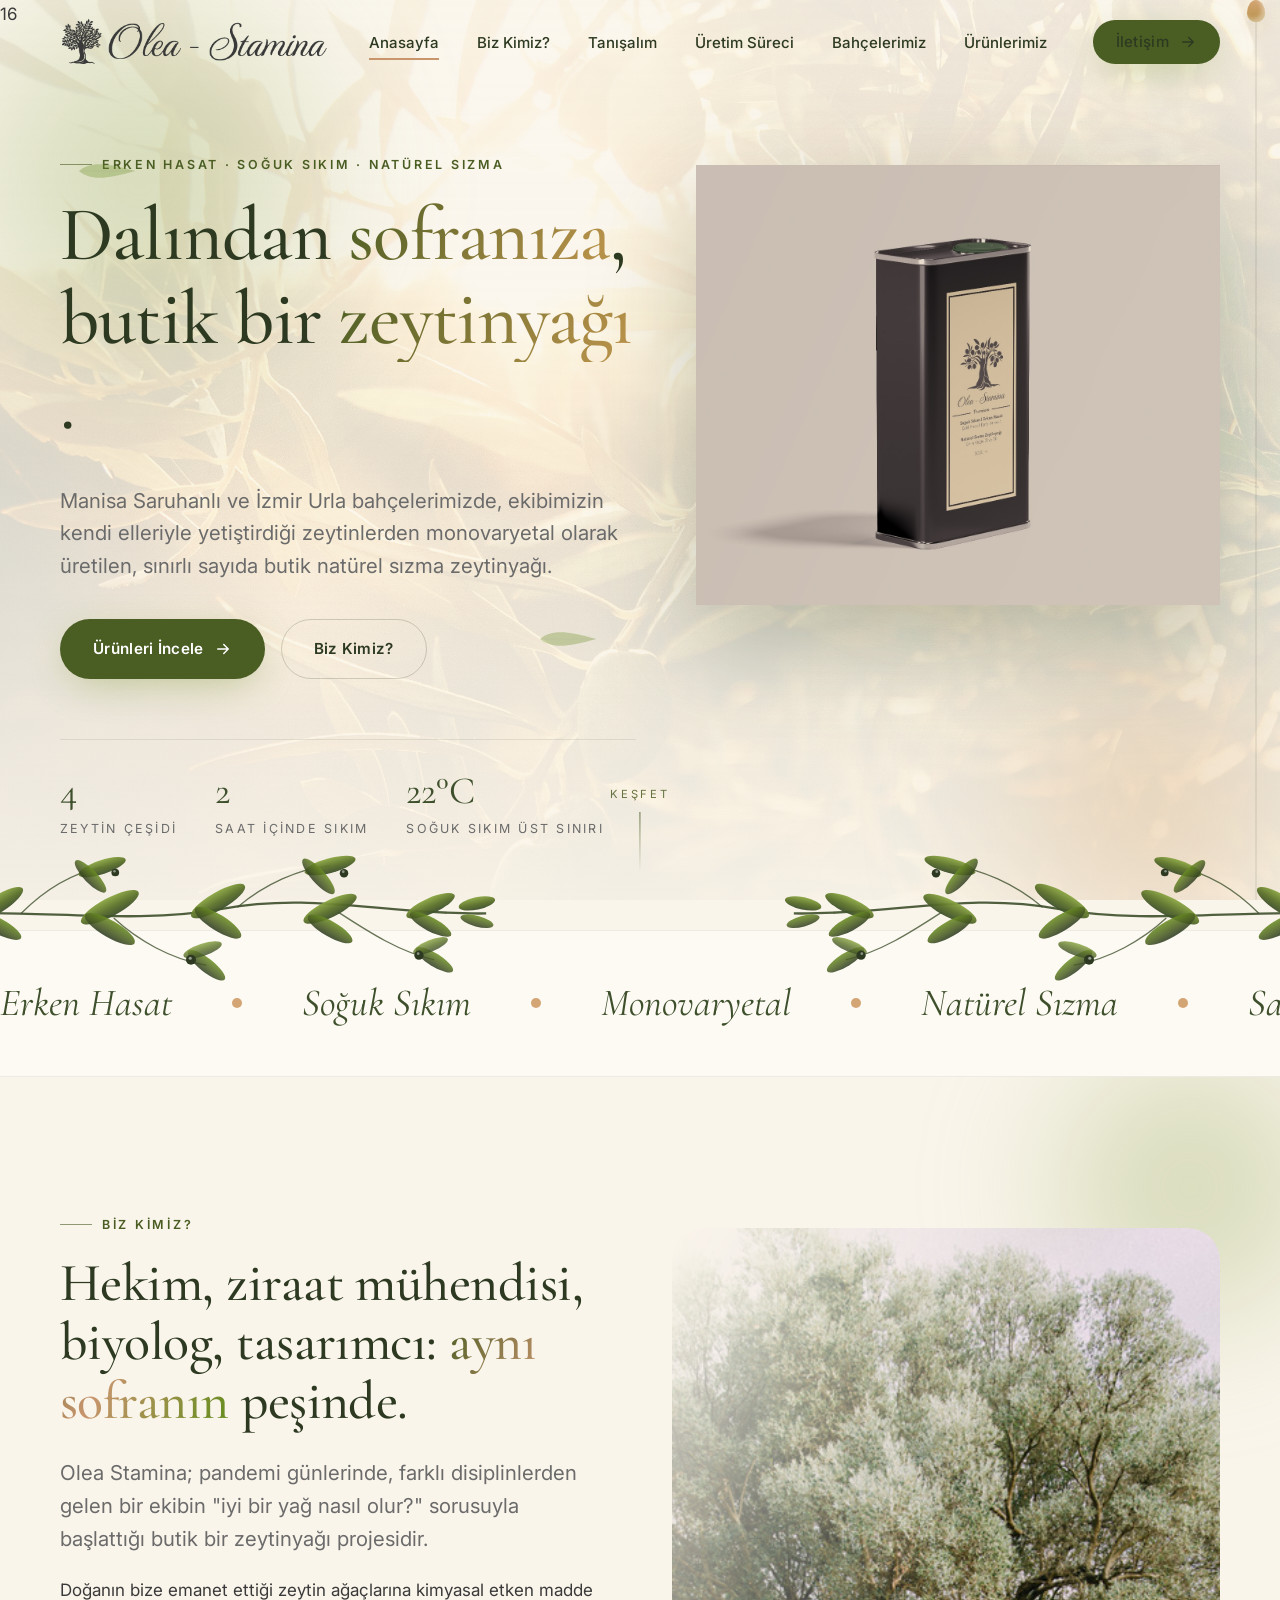
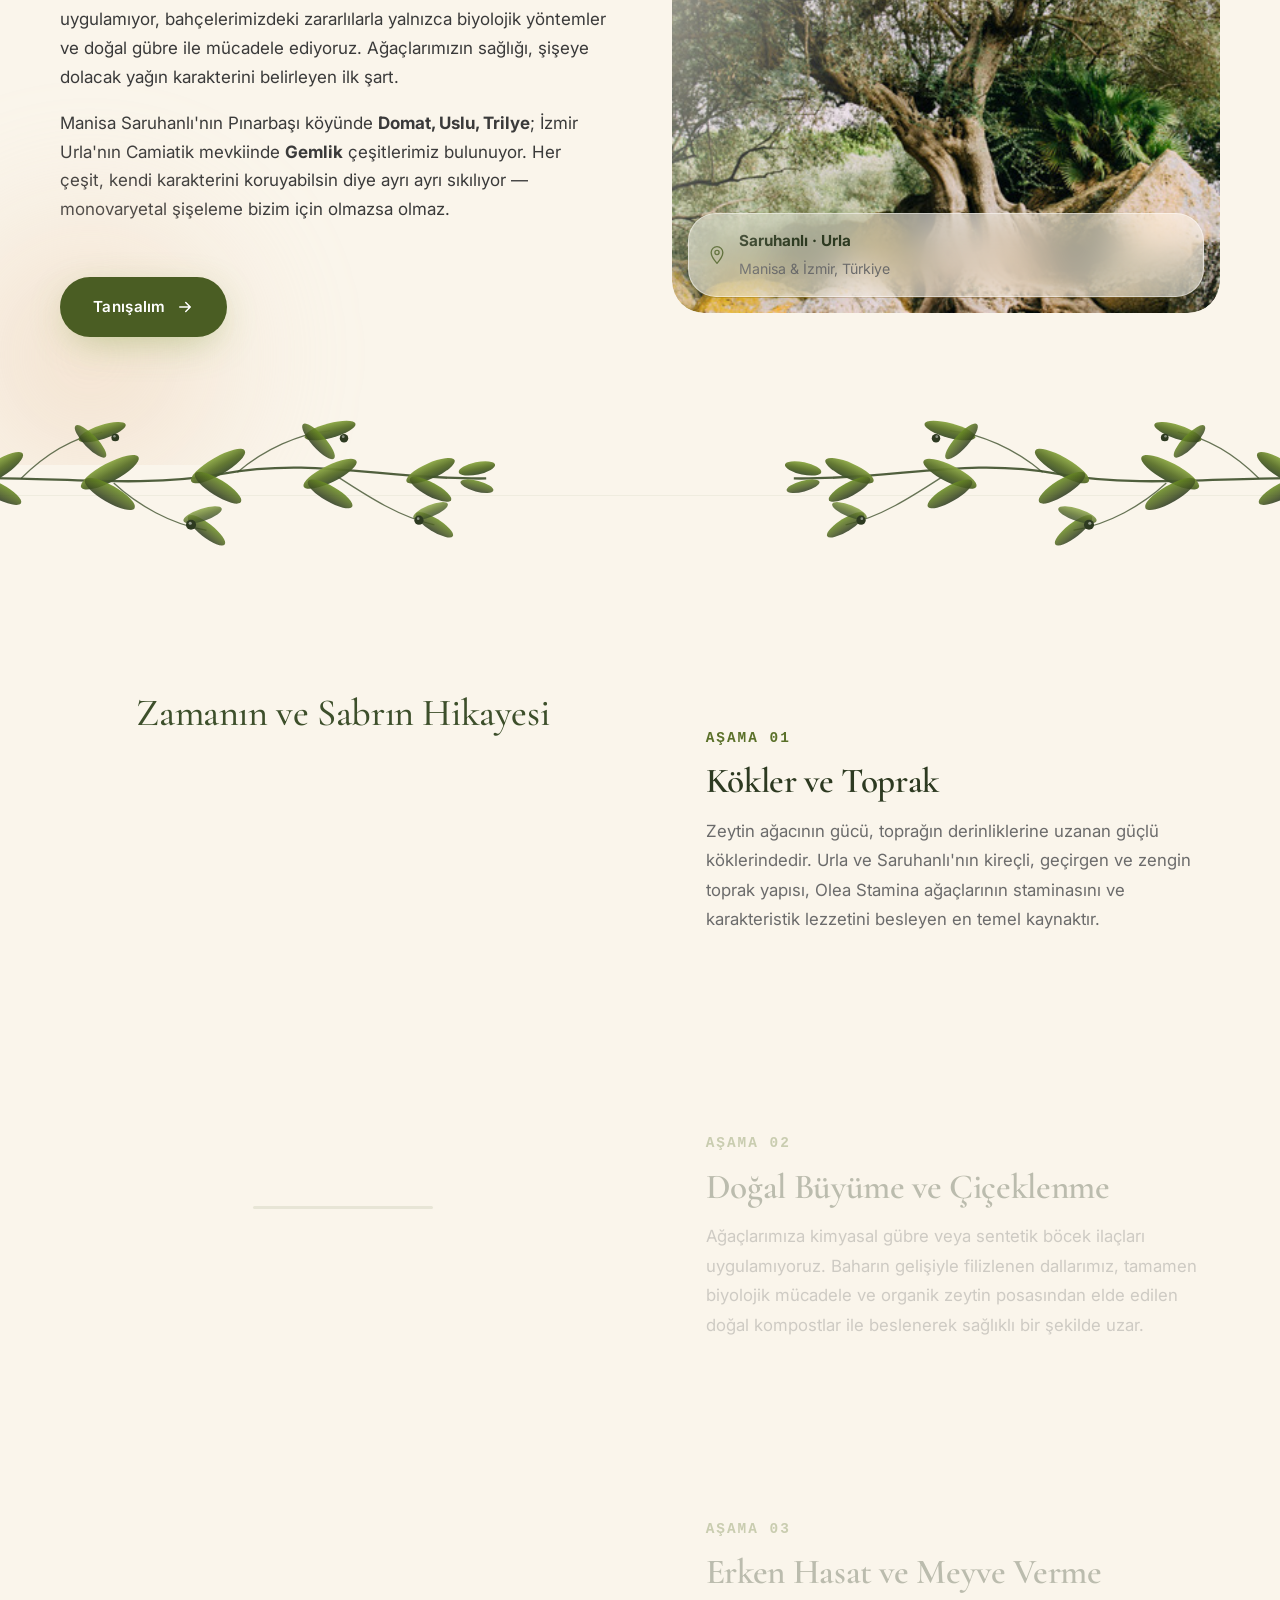
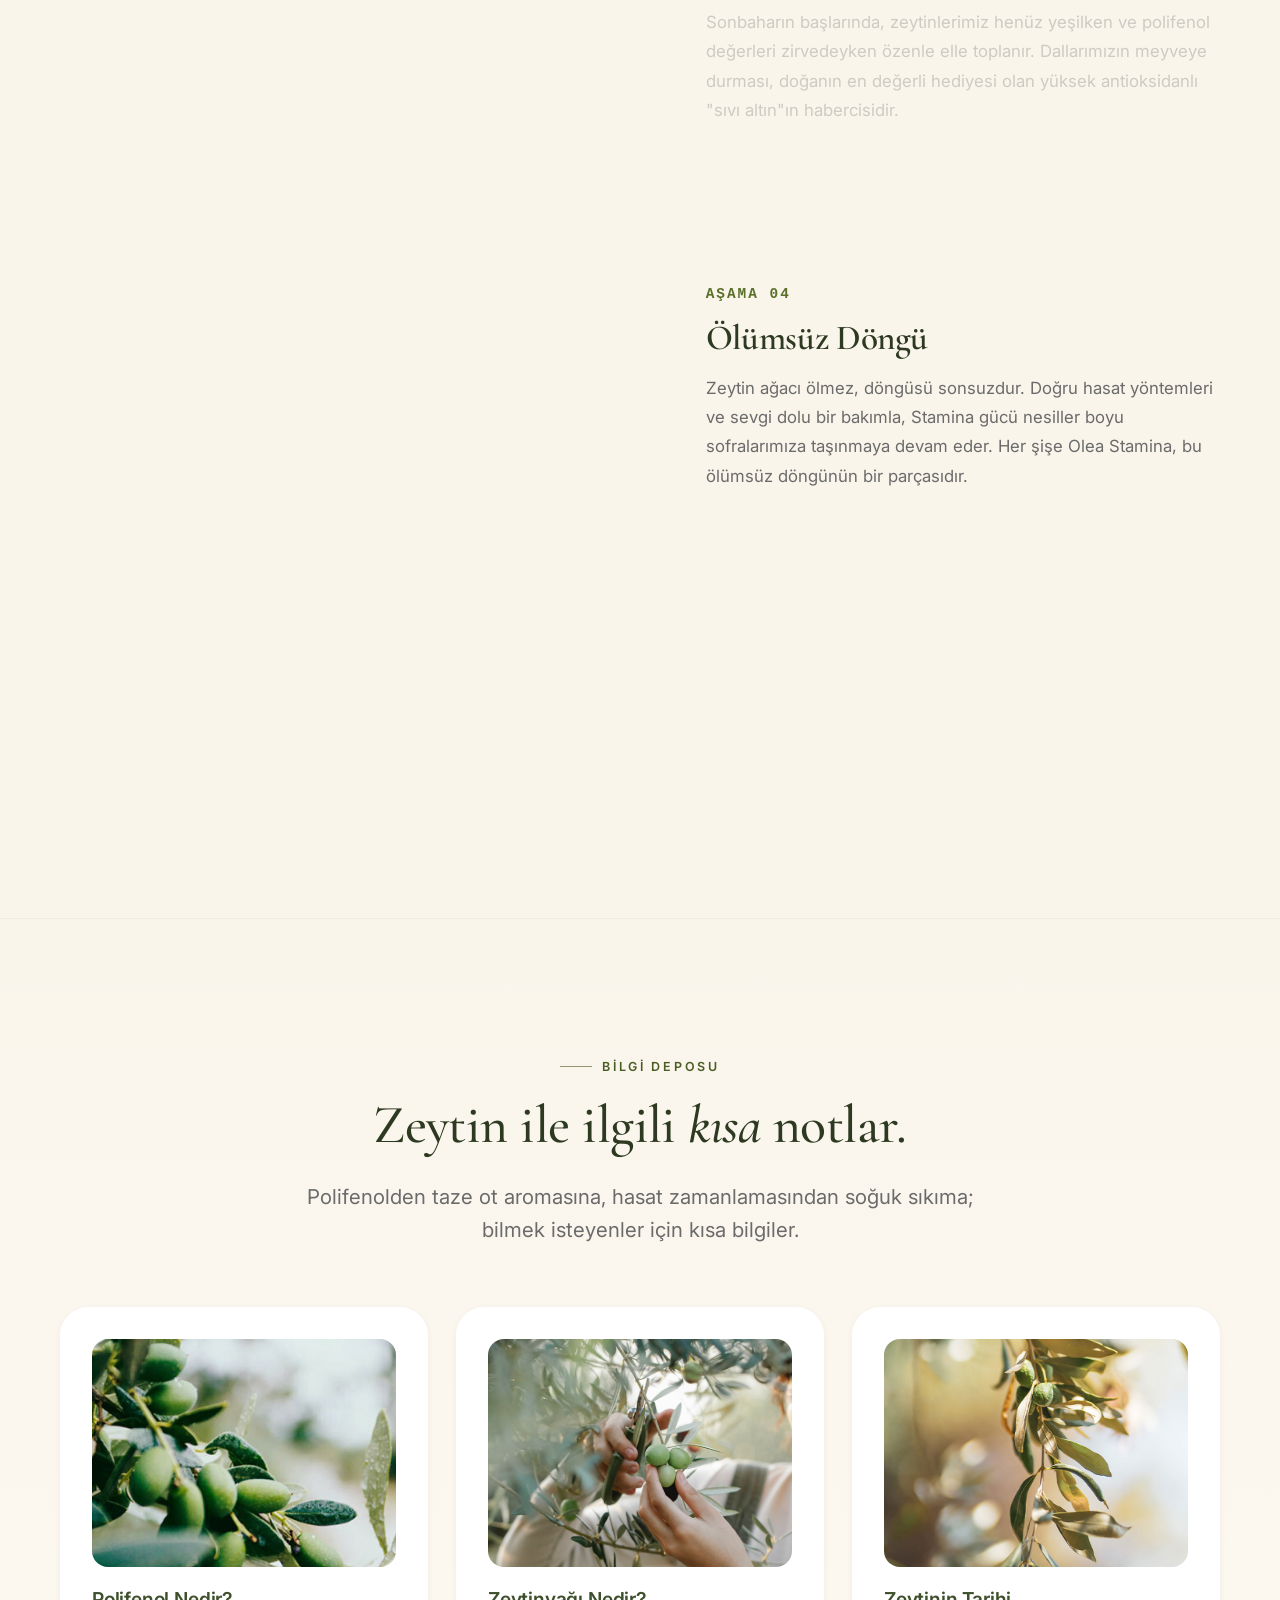
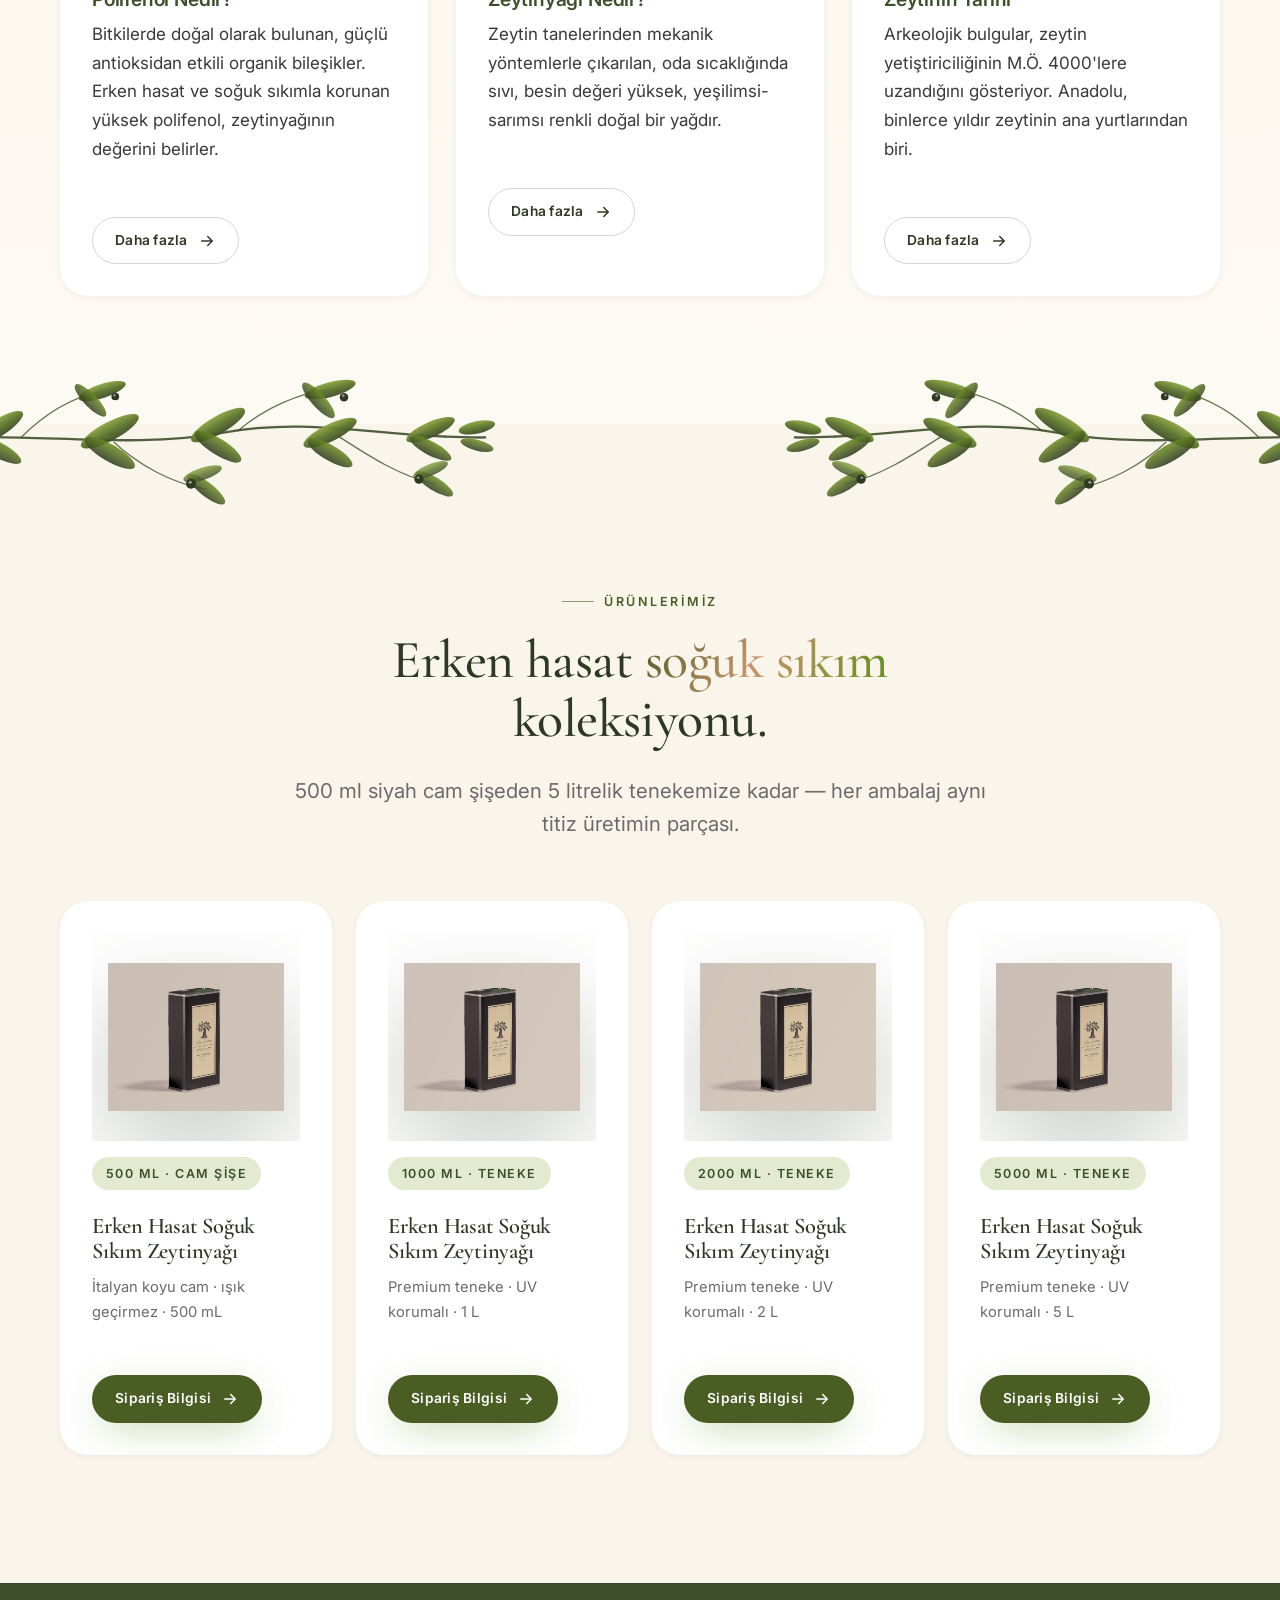
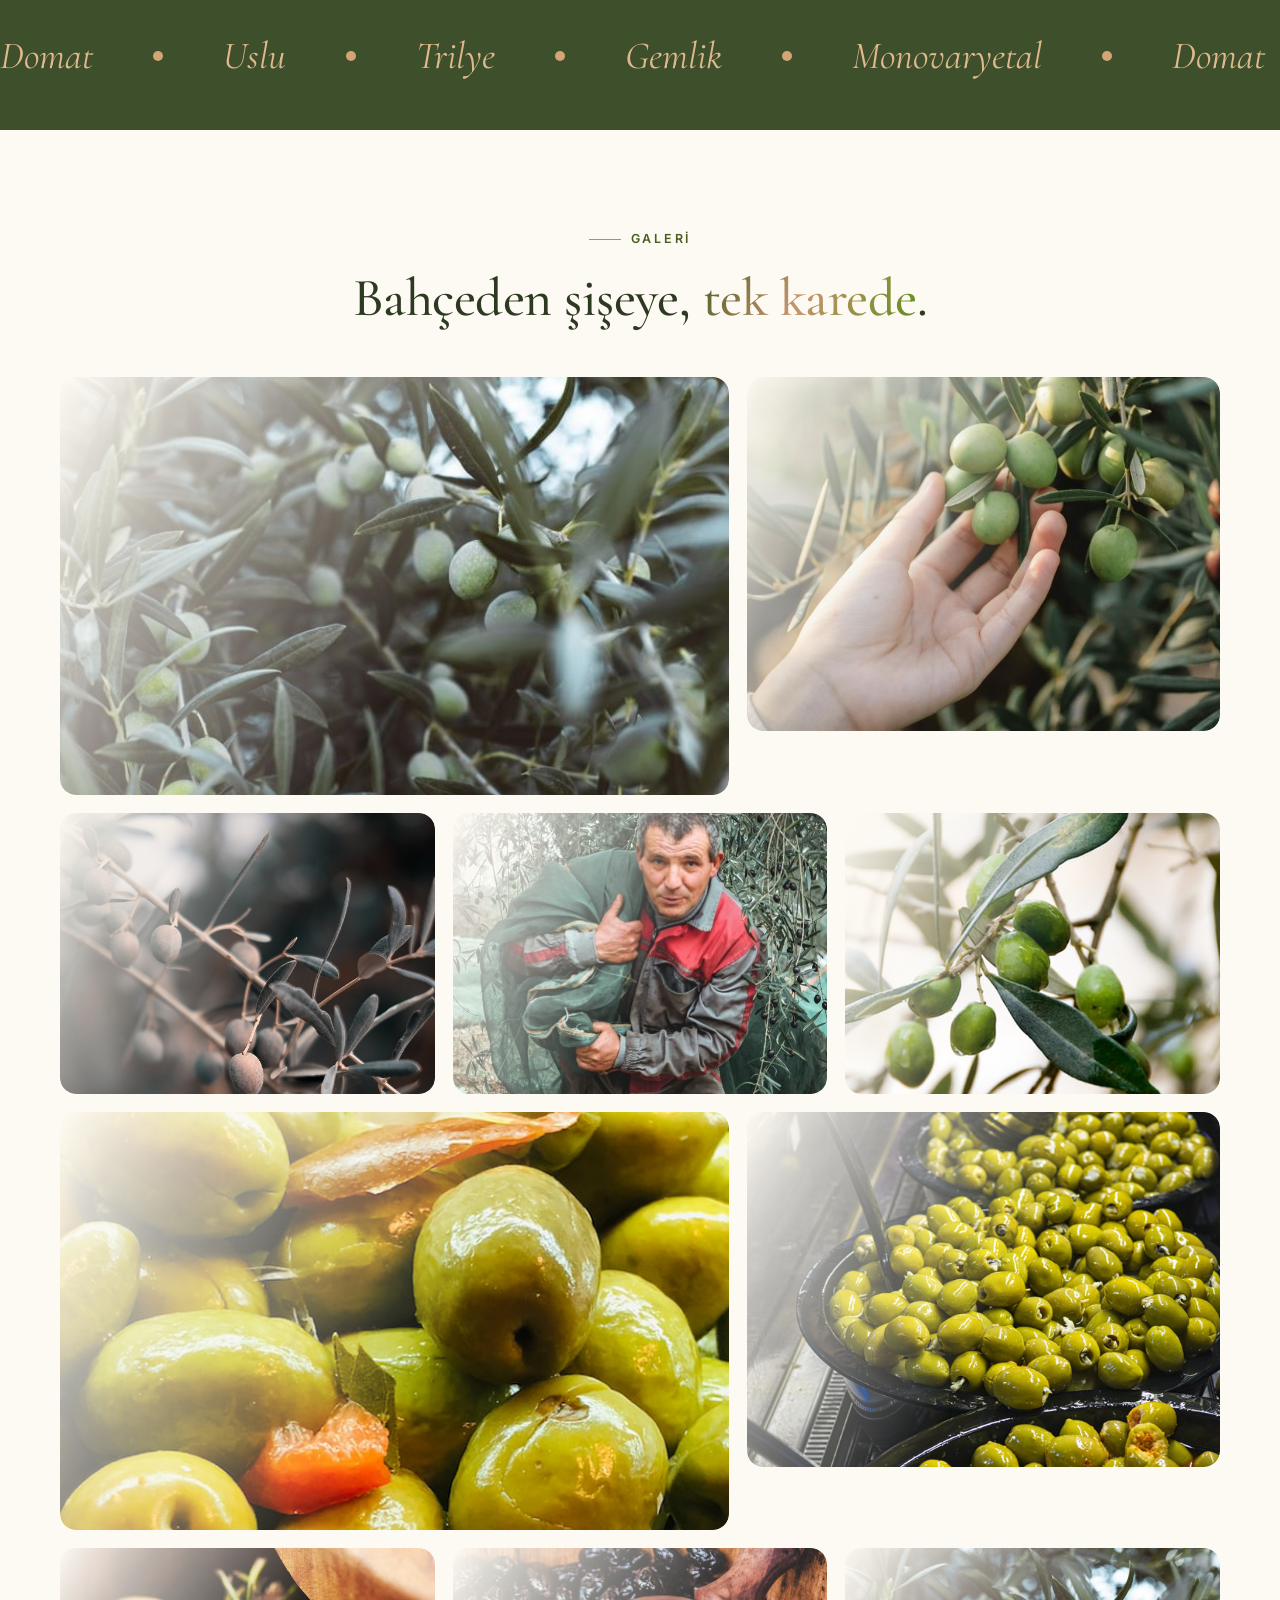
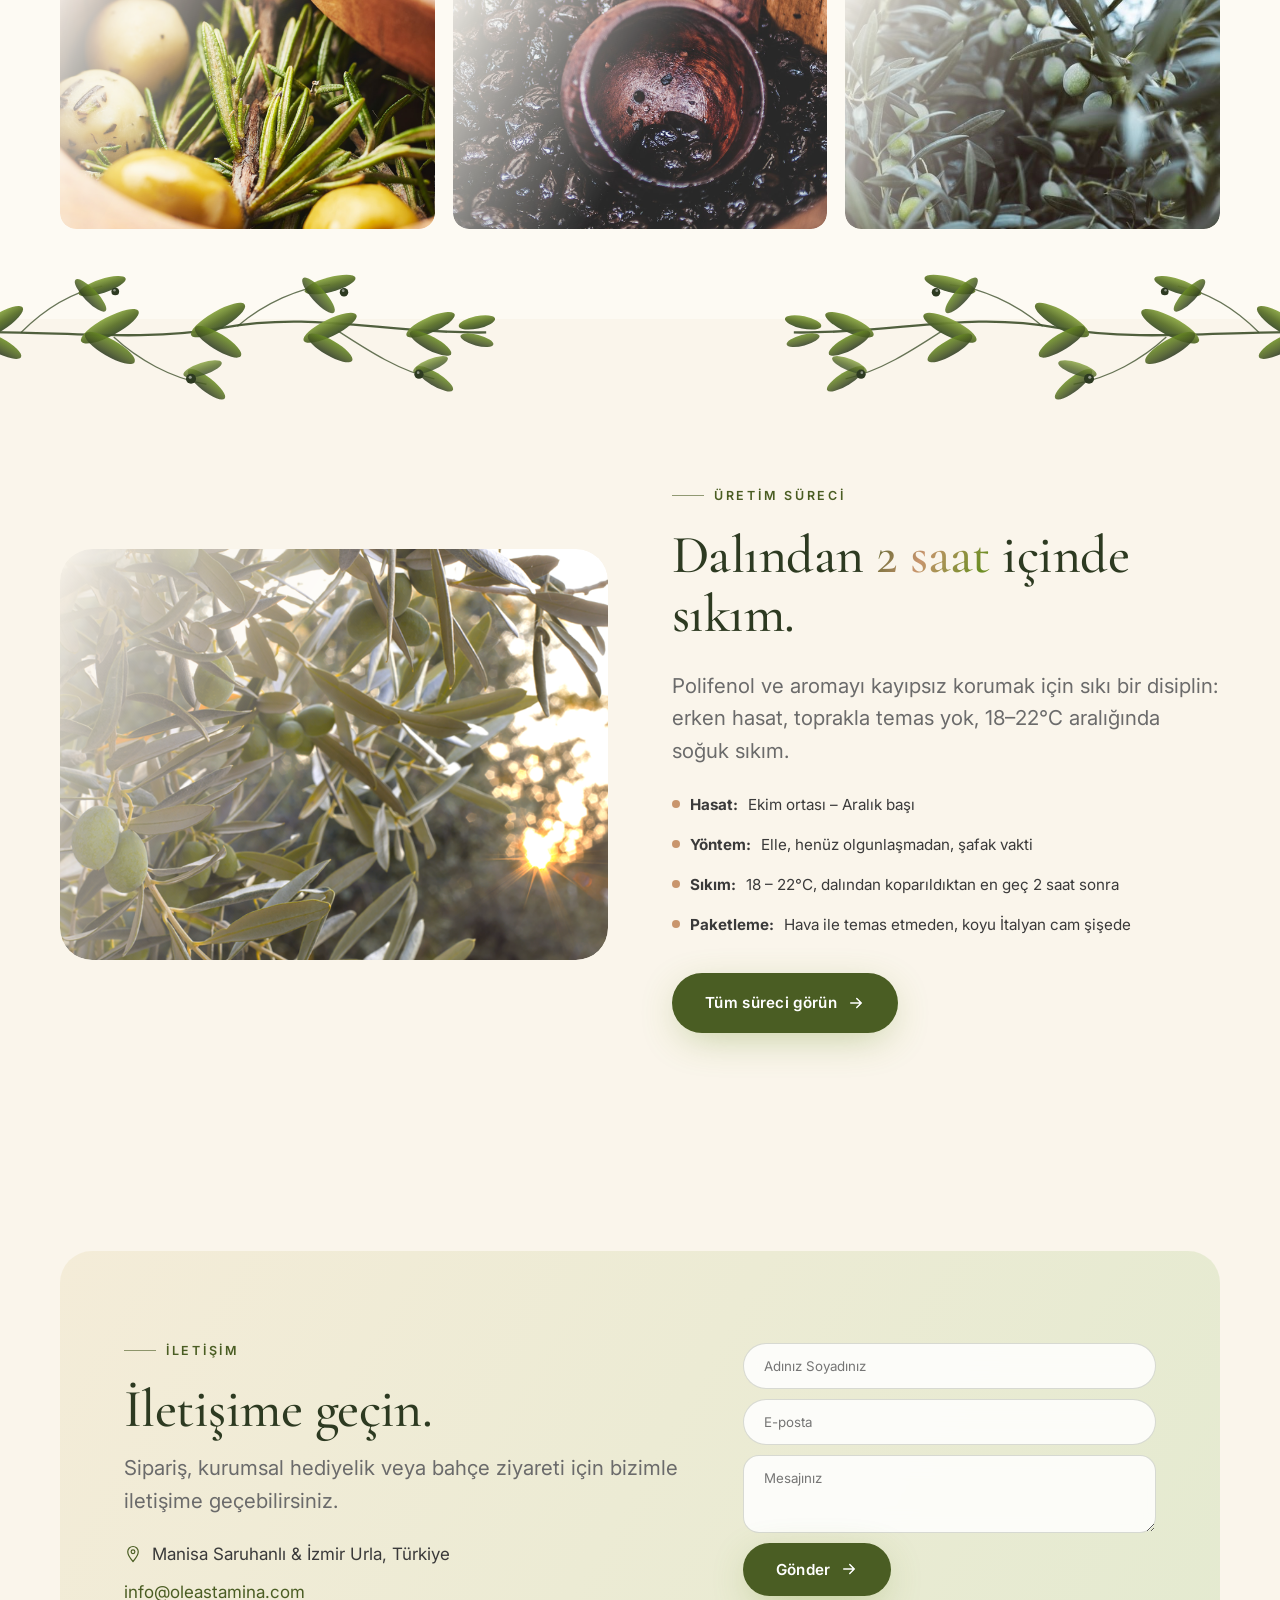
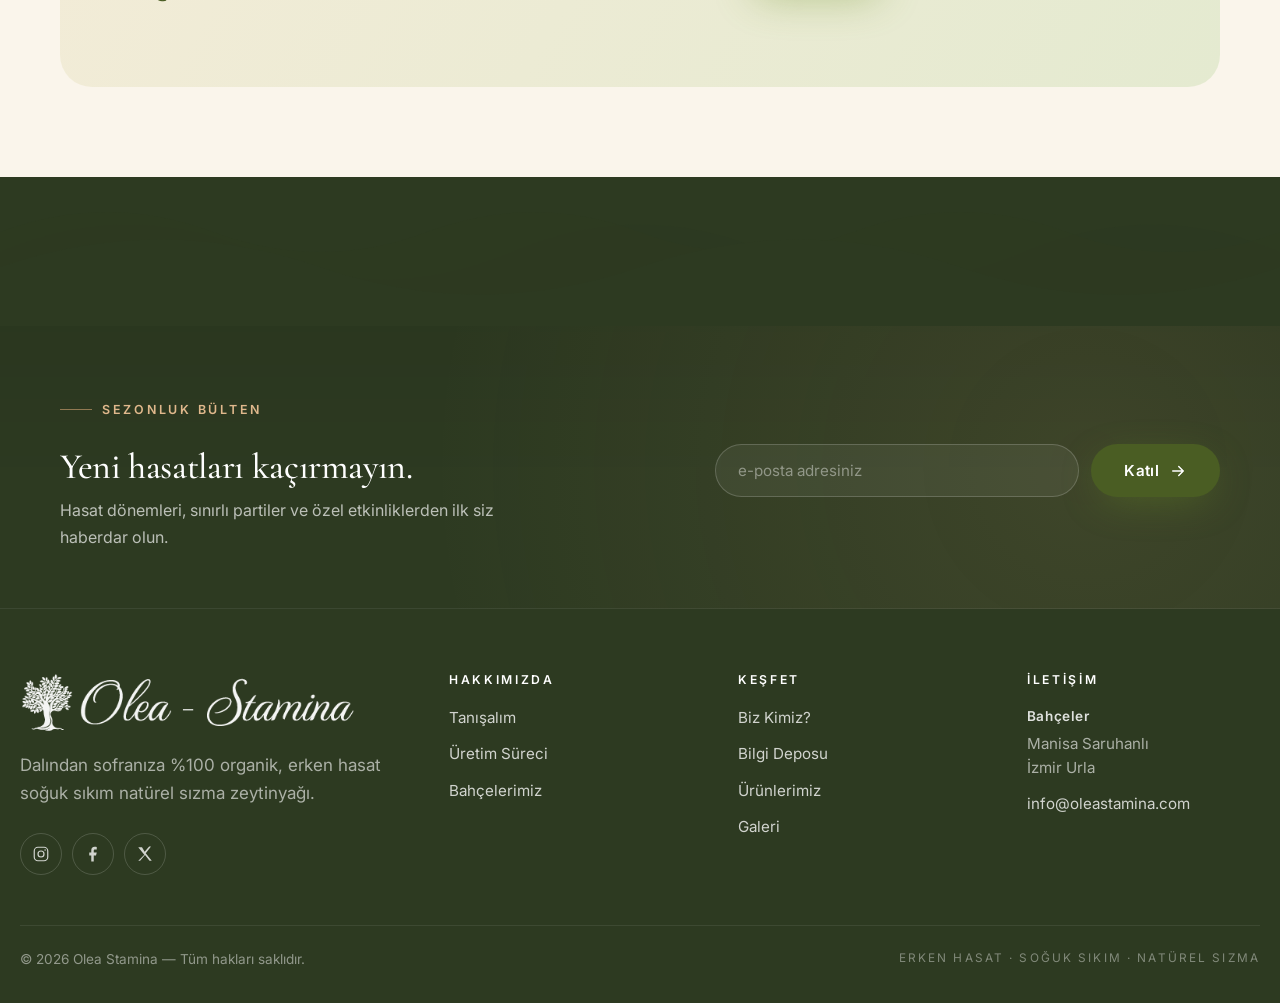
==== commit 6f82deb9: "feat: added scroll-triggered growing olive tree scrollytelling section - Created dedicated growing-t" ====
--- a/index.html
+++ b/index.html
@@ -595,6 +595,150 @@
     </svg>
 </div>
 
+<!-- ============================ Growing Olive Tree Story ============================ -->
+<section class="section growing-tree-section" id="tree-story">
+  <div class="container">
+    <div class="tree-grid">
+      
+      <!-- Sticky Column: Tree Graphic -->
+      <div class="tree-sticky-col">
+        <h3 class="tree-title">Zamanın ve Sabrın Hikayesi</h3>
+        
+        <!-- SVG Olive Tree -->
+        <div class="tree-svg-container">
+          <svg class="growing-tree-svg" viewBox="0 0 400 400" xmlns="http://www.w3.org/2000/svg">
+            <defs>
+              <linearGradient id="tree-wood" x1="0" y1="0" x2="1" y2="0">
+                <stop offset="0%" stop-color="#4e3b2b"/>
+                <stop offset="50%" stop-color="#735c47"/>
+                <stop offset="100%" stop-color="#4e3b2b"/>
+              </linearGradient>
+              <linearGradient id="olive-leaf-grad" x1="0" y1="0" x2="0" y2="1">
+                <stop offset="0%" stop-color="#8aa642"/>
+                <stop offset="100%" stop-color="#3d4f2b"/>
+              </linearGradient>
+            </defs>
+
+            <!-- Trunk -->
+            <path class="tree-path trunk" d="M 200,380 C 195,320 205,260 200,200" 
+                  stroke="url(#tree-wood)" stroke-width="12" stroke-linecap="round" fill="none" />
+            
+            <!-- Left Branch -->
+            <path class="tree-path branch branch-l1" d="M 200,260 C 180,220 150,180 120,150" 
+                  stroke="url(#tree-wood)" stroke-width="8" stroke-linecap="round" fill="none" />
+            
+            <!-- Right Branch -->
+            <path class="tree-path branch branch-r1" d="M 200,240 C 220,200 250,170 280,140" 
+                  stroke="url(#tree-wood)" stroke-width="8" stroke-linecap="round" fill="none" />
+            
+            <!-- Middle top Branch -->
+            <path class="tree-path branch branch-c" d="M 200,200 C 190,160 210,130 200,100" 
+                  stroke="url(#tree-wood)" stroke-width="7" stroke-linecap="round" fill="none" />
+            
+            <!-- Left Sub Branch -->
+            <path class="tree-path branch branch-l2" d="M 120,150 C 100,130 90,110 80,100" 
+                  stroke="url(#tree-wood)" stroke-width="5" stroke-linecap="round" fill="none" />
+            
+            <!-- Right Sub Branch -->
+            <path class="tree-path branch branch-r2" d="M 280,140 C 300,120 310,100 320,90" 
+                  stroke="url(#tree-wood)" stroke-width="5" stroke-linecap="round" fill="none" />
+
+            <!-- Leaves & Fruits positioned by translate groups -->
+            <!-- Left Sub Branch Tip (80, 100) -->
+            <g class="tree-bloom leaf-group-1" transform="translate(80, 100)">
+              <path class="tree-leaf" d="M0,0 C-10,-10 -25,-10 -30,0 C-20,10 -10,5 0,0" fill="url(#olive-leaf-grad)" />
+              <path class="tree-leaf" d="M0,0 C-5,-15 5,-25 20,-20 C15,-5 5,0 0,0" fill="#5a7029" />
+              <circle class="tree-olive" cx="-10" cy="-5" r="5.5" fill="#d4a574" />
+            </g>
+
+            <!-- Left Branch Middle (120, 150) -->
+            <g class="tree-bloom leaf-group-2" transform="translate(120, 150)">
+              <path class="tree-leaf" d="M0,0 C-15,5 -25,-5 -30,-15 C-15,-15 -5,-5 0,0" fill="url(#olive-leaf-grad)" />
+              <circle class="tree-olive" cx="-10" cy="5" r="5" fill="#b08453" />
+            </g>
+
+            <!-- Center Top Tip (200, 100) -->
+            <g class="tree-bloom leaf-group-3" transform="translate(200, 100)">
+              <path class="tree-leaf" d="M0,0 C-10,-15 -5,-30 10,-30 C15,-15 10,0 0,0" fill="url(#olive-leaf-grad)" />
+              <path class="tree-leaf" d="M0,0 C10,-15 5,-30 -10,-30 C-15,-15 -10,0 0,0" fill="#5a7029" />
+              <circle class="tree-olive" cx="0" cy="-15" r="5.5" fill="#d4a574" />
+            </g>
+
+            <!-- Right Sub Branch Tip (320, 90) -->
+            <g class="tree-bloom leaf-group-4" transform="translate(320, 90)">
+              <path class="tree-leaf" d="M0,0 C10,-10 25,-10 30,0 C20,10 10,5 0,0" fill="url(#olive-leaf-grad)" />
+              <path class="tree-leaf" d="M0,0 C5,-15 -5,-25 -20,-20 C-15,-5 -5,0 0,0" fill="#5a7029" />
+              <circle class="tree-olive" cx="10" cy="-5" r="5" fill="#d4a574" />
+            </g>
+
+            <!-- Right Branch Middle (280, 140) -->
+            <g class="tree-bloom leaf-group-5" transform="translate(280, 140)">
+              <path class="tree-leaf" d="M0,0 C15,5 25,-5 30,-15 C15,-15 5,-5 0,0" fill="url(#olive-leaf-grad)" />
+              <circle class="tree-olive" cx="10" cy="5" r="5.5" fill="#b08453" />
+            </g>
+
+            <!-- Extra Leaf clusters for lush look -->
+            <!-- Middle Left (160, 170) -->
+            <g class="tree-bloom leaf-group-6" transform="translate(160, 170)">
+              <path class="tree-leaf" d="M0,0 C-10,10 -20,15 -25,5 C-15,-5 -5,-5 0,0" fill="url(#olive-leaf-grad)" />
+            </g>
+            <!-- Middle Right (240, 160) -->
+            <g class="tree-bloom leaf-group-7" transform="translate(240, 160)">
+              <path class="tree-leaf" d="M0,0 C10,10 20,15 25,5 C15,-5 5,-5 0,0" fill="url(#olive-leaf-grad)" />
+            </g>
+          </svg>
+        </div>
+        
+        <!-- Progress bar indicator -->
+        <div class="tree-progress-wrap">
+          <div class="tree-progress-bar"></div>
+        </div>
+      </div>
+      
+      <!-- Right Column: Scrolling Text Milestones -->
+      <div class="tree-scroll-col">
+        
+        <!-- Milestone 1 -->
+        <div class="tree-milestone" data-milestone="1">
+          <span class="tree-milestone-step">Aşama 01</span>
+          <h4 class="tree-milestone-title">Kökler ve Toprak</h4>
+          <p class="tree-milestone-desc">
+            Zeytin ağacının gücü, toprağın derinliklerine uzanan güçlü köklerindedir. Urla ve Saruhanlı'nın kireçli, geçirgen ve zengin toprak yapısı, Olea Stamina ağaçlarının staminasını ve karakteristik lezzetini besleyen en temel kaynaktır.
+          </p>
+        </div>
+
+        <!-- Milestone 2 -->
+        <div class="tree-milestone" data-milestone="2">
+          <span class="tree-milestone-step">Aşama 02</span>
+          <h4 class="tree-milestone-title">Doğal Büyüme ve Çiçeklenme</h4>
+          <p class="tree-milestone-desc">
+            Ağaçlarımıza kimyasal gübre veya sentetik böcek ilaçları uygulamıyoruz. Baharın gelişiyle filizlenen dallarımız, tamamen biyolojik mücadele ve organik zeytin posasından elde edilen doğal kompostlar ile beslenerek sağlıklı bir şekilde uzar.
+          </p>
+        </div>
+
+        <!-- Milestone 3 -->
+        <div class="tree-milestone" data-milestone="3">
+          <span class="tree-milestone-step">Aşama 03</span>
+          <h4 class="tree-milestone-title">Erken Hasat ve Meyve Verme</h4>
+          <p class="tree-milestone-desc">
+            Sonbaharın başlarında, zeytinlerimiz henüz yeşilken ve polifenol değerleri zirvedeyken özenle elle toplanır. Dallarımızın meyveye durması, doğanın en değerli hediyesi olan yüksek antioksidanlı "sıvı altın"ın habercisidir.
+          </p>
+        </div>
+
+        <!-- Milestone 4 -->
+        <div class="tree-milestone" data-milestone="4">
+          <span class="tree-milestone-step">Aşama 04</span>
+          <h4 class="tree-milestone-title">Ölümsüz Döngü</h4>
+          <p class="tree-milestone-desc">
+            Zeytin ağacı ölmez, döngüsü sonsuzdur. Doğru hasat yöntemleri ve sevgi dolu bir bakımla, Stamina gücü nesiller boyu sofralarımıza taşınmaya devam eder. Her şişe Olea Stamina, bu ölümsüz döngünün bir parçasıdır.
+          </p>
+        </div>
+
+      </div>
+    </div>
+  </div>
+</section>
+
 <!-- ============================ Knowledge (Bilgi Deposu) ============================ -->
 <section class="section features" id="menu">
   <div class="container">
@@ -1152,13 +1296,12 @@
         </ul>
       </div>
 
-      <form style="display:grid; gap:10px; position:relative; z-index:1;"
-            onsubmit="event.preventDefault(); this.querySelector('button').innerText='Teşekkürler ✓';">
-        <input type="text"  required placeholder="Adınız Soyadınız"
+      <form id="contact-form" style="display:grid; gap:10px; position:relative; z-index:1;">
+        <input type="text" name="name" required placeholder="Adınız Soyadınız"
                style="padding: 14px 20px; border-radius: var(--radius-pill); border:1px solid rgba(45,58,33,0.18); background: rgba(255,255,255,0.85); backdrop-filter: blur(10px); font-family:inherit;" />
-        <input type="email" required placeholder="E-posta"
+        <input type="email" name="email" required placeholder="E-posta"
                style="padding: 14px 20px; border-radius: var(--radius-pill); border:1px solid rgba(45,58,33,0.18); background: rgba(255,255,255,0.85); backdrop-filter: blur(10px); font-family:inherit;" />
-        <textarea rows="3" required placeholder="Mesajınız"
+        <textarea name="message" rows="3" required placeholder="Mesajınız"
                   style="padding: 14px 20px; border-radius: var(--radius); border:1px solid rgba(45,58,33,0.18); background: rgba(255,255,255,0.85); backdrop-filter: blur(10px); font-family:inherit;"></textarea>
         <button class="btn btn--pulse" data-magnet style="justify-self: start;">Gönder <svg><use href="#i-arrow"/></svg></button>
       </form>
@@ -1247,6 +1390,18 @@
   </div>
 </footer>
 
+<!-- Success Modal -->
+<div class="modal-overlay" id="success-modal">
+  <div class="modal-card">
+    <div class="modal-icon">
+      <svg viewBox="0 0 24 24"><path d="M9 16.17L4.83 12l-1.42 1.41L9 19 21 7l-1.41-1.41z"/></svg>
+    </div>
+    <h3 style="font-family:'Cormorant Garamond', serif; font-size: 1.8rem; color: var(--olive-800);">Mesajınız Alındı!</h3>
+    <p class="muted" style="margin: 12px 0 24px; font-size: 0.95rem; line-height: 1.5;">Bizimle iletişime geçtiğiniz için teşekkür ederiz. En kısa sürede e-posta adresiniz üzerinden geri dönüş sağlayacağız.</p>
+    <button class="btn mx-auto" id="close-modal-btn" style="min-width: 120px; justify-content: center;">Kapat</button>
+  </div>
+</div>
+
 <script src="js/main.js"></script>
 <script src="js/liquid.js"></script>
 </body>
--- a/css/style.css
+++ b/css/style.css
@@ -241,15 +241,32 @@
     inset: var(--header-h) 0 0 0;
     flex-direction: column;
     justify-content: center;
+    align-items: center;
     gap: 28px;
-    background: rgba(250, 245, 235, 0.96);
-    backdrop-filter: blur(20px);
+    background: rgba(250, 245, 235, 0.97);
+    backdrop-filter: blur(24px);
+    -webkit-backdrop-filter: blur(24px);
     transform: translateY(-110%);
-    transition: transform 0.6s var(--ease-fluid);
-  }
-  .nav-links.is-open { transform: translateY(0); }
+    visibility: hidden;
+    opacity: 0;
+    transition: transform 0.5s var(--ease-fluid), visibility 0s 0.5s, opacity 0.4s var(--ease-fluid);
+    z-index: 100;
+  }
+  .nav-links.is-open {
+    transform: translateY(0);
+    visibility: visible;
+    opacity: 1;
+    transition: transform 0.5s var(--ease-fluid), visibility 0s 0s, opacity 0.4s var(--ease-fluid);
+  }
   .nav-links a { font-size: 1.4rem; }
-  .menu-toggle { display: block; }
+  .menu-toggle { display: block; z-index: 110; }
+
+  /* Hamburger → X animation */
+  .menu-toggle svg { transition: transform 0.3s var(--ease-fluid); }
+  .menu-toggle[aria-expanded="true"] svg { transform: rotate(90deg); opacity: 0.7; }
+
+  /* Lock body scroll when menu is open */
+  body.nav-open { overflow: hidden; }
 }
 
 /* -------------------------------------------------- Buttons (liquid) */
@@ -848,6 +865,326 @@
 .mt-l { margin-top: 36px; }
 .mt-xl { margin-top: 60px; }
 
+/* -------------------------------------------------- Comprehensive Mobile Fixes */
+
+/* --- Tablet: 2-col product grid instead of jumping to 1 --- */
+@media (max-width: 1100px) and (min-width: 601px) {
+  .grid-4 { grid-template-columns: repeat(2, 1fr); gap: 20px; }
+}
+
+/* --- Small tablets & large phones --- */
+@media (max-width: 768px) {
+  body { font-size: 16px; }
+
+  .hero { min-height: auto; padding-top: calc(var(--header-h) + 20px); padding-bottom: 60px; }
+  .hero-inner { gap: 30px; text-align: center; }
+  .hero h1 { font-size: clamp(2rem, 8vw, 2.8rem); }
+  .hero p.lead { font-size: 1rem; margin-inline: auto; }
+  .hero-cta { justify-content: center; }
+  .hero-visual { max-width: 280px; margin-inline: auto; aspect-ratio: 3/4; }
+
+  .hero-stats { 
+    justify-content: center; 
+    gap: 24px; 
+    margin-top: 36px; 
+    padding-top: 24px;
+    flex-wrap: wrap;
+  }
+  .stat-value { font-size: 1.8rem; }
+  .stat-label { font-size: 0.7rem; }
+
+  .eyebrow { font-size: 0.72rem; margin-bottom: 12px; }
+  .eyebrow::before { width: 20px; }
+
+  h2 { font-size: clamp(1.6rem, 5vw, 2.2rem); }
+
+  .section { padding-block: clamp(50px, 8vw, 80px); }
+  .section--tight { padding-block: clamp(40px, 6vw, 60px); }
+
+  /* Contact form */
+  .cta-banner { 
+    padding: 40px clamp(20px, 4vw, 40px); 
+    grid-template-columns: 1fr; 
+    gap: 30px;
+    border-radius: 20px;
+  }
+
+  /* Sub-page hero: override inline 2-column grids */
+  .page-intro .container[style*="grid-template-columns"] {
+    grid-template-columns: 1fr !important;
+    gap: 30px !important;
+  }
+  .page-intro { padding: calc(var(--header-h) + 40px) 0 40px; }
+  .page-intro h1 { font-size: clamp(1.8rem, 6vw, 2.6rem); }
+
+  /* Products */
+  .grid-4 { grid-template-columns: repeat(2, 1fr); gap: 16px; }
+  .card { padding: 20px; border-radius: 20px; }
+  .card h4 { font-size: 1.1rem !important; }
+
+  .product-tag { font-size: 0.7rem; padding: 4px 10px; margin-bottom: 10px; }
+
+  /* Gallery */
+  .gallery { gap: 10px; }
+
+  /* Spec list */
+  .spec-list { grid-template-columns: 1fr; gap: 10px; }
+
+  /* Footer */
+  .footer-grid { gap: 32px 24px; padding: 40px 0 32px; }
+  .footer-bottom { flex-direction: column; align-items: center; text-align: center; }
+  .footer-newsletter { padding: 40px 0 36px; }
+  .newsletter-inner { text-align: center; }
+  .newsletter-form { justify-content: center; }
+
+  /* Page intro (sub-pages) */
+  .page-intro { padding: calc(var(--header-h) + 40px) 0 40px; }
+  .page-intro h1 { font-size: clamp(1.8rem, 6vw, 2.6rem); }
+
+  /* Buttons */
+  .btn { padding: 13px 24px; font-size: 0.88rem; }
+  .btn--sm { padding: 9px 18px; font-size: 0.82rem; }
+}
+
+/* --- Phones --- */
+@media (max-width: 480px) {
+  body { font-size: 15px; }
+
+  .container { padding-inline: 16px; }
+
+  .hero h1 { font-size: clamp(1.7rem, 8vw, 2.2rem); }
+  .hero-visual { max-width: 220px; }
+
+  .hero-stats { gap: 16px; }
+  .stat-value { font-size: 1.5rem; }
+
+  h2 { font-size: clamp(1.4rem, 5.5vw, 1.8rem); }
+
+  /* Products: single column on very small screens */
+  .grid-4 { grid-template-columns: 1fr; gap: 16px; }
+
+  /* Gallery: single column */
+  .gallery { grid-template-columns: 1fr; }
+  .gallery > * { grid-column: span 1 !important; aspect-ratio: 4/3 !important; }
+
+  /* Contact form inputs */
+  .cta-banner { padding: 28px 16px; border-radius: 16px; }
+
+  /* Footer */
+  .footer-grid { grid-template-columns: 1fr; gap: 28px; }
+  .footer-brand .footer-logo { height: 45px; }
+
+  .newsletter-form { flex-direction: column; }
+  .newsletter-form input { min-width: 100%; }
+  .newsletter-form .btn { width: 100%; justify-content: center; }
+
+  /* Timeline */
+  .tl-step { padding-left: 60px; }
+  .tl-num { width: 44px; height: 44px; font-size: 1.2rem; }
+  .timeline::before { left: 22px; }
+}
+
+/* --- Prevent horizontal overflow on all screens --- */
+html, body { overflow-x: hidden; }
+img { max-width: 100%; height: auto; }
+
+/* --- Success Modal --- */
+.modal-overlay {
+  position: fixed;
+  inset: 0;
+  background: rgba(45, 58, 33, 0.4);
+  backdrop-filter: blur(12px);
+  -webkit-backdrop-filter: blur(12px);
+  display: grid;
+  place-items: center;
+  z-index: 9999;
+  opacity: 0;
+  pointer-events: none;
+  transition: opacity 0.4s var(--ease-fluid);
+}
+.modal-overlay.is-active {
+  opacity: 1;
+  pointer-events: auto;
+}
+.modal-card {
+  background: var(--cream-50);
+  padding: 40px;
+  border-radius: 28px;
+  max-width: 440px;
+  width: 90%;
+  text-align: center;
+  box-shadow: 0 30px 60px -15px rgba(45, 58, 33, 0.25);
+  transform: scale(0.9) translateY(20px);
+  transition: transform 0.5s var(--ease-fluid);
+  border: 1px solid rgba(212, 165, 116, 0.2);
+}
+.modal-overlay.is-active .modal-card {
+  transform: scale(1) translateY(0);
+}
+.modal-icon {
+  width: 64px;
+  height: 64px;
+  background: var(--olive-600);
+  color: var(--cream-50);
+  border-radius: 50%;
+  display: grid;
+  place-items: center;
+  margin: 0 auto 24px;
+  box-shadow: 0 10px 25px -5px rgba(106, 142, 35, 0.4);
+}
+.modal-icon svg {
+  width: 32px;
+  height: 32px;
+  fill: currentColor;
+}
+
+/* --- Growing Tree Section --- */
+.growing-tree-section {
+  background: var(--cream-100);
+  border-top: 1px solid rgba(74, 93, 35, 0.06);
+  border-bottom: 1px solid rgba(74, 93, 35, 0.06);
+  position: relative;
+  overflow: visible;
+  padding: 140px 0;
+}
+.tree-grid {
+  display: grid;
+  grid-template-columns: 1.1fr 1fr;
+  gap: 80px;
+  align-items: start;
+}
+.tree-sticky-col {
+  position: sticky;
+  top: 130px;
+  height: 70vh;
+  display: flex;
+  flex-direction: column;
+  justify-content: center;
+  align-items: center;
+}
+.tree-title {
+  font-family: 'Cormorant Garamond', serif;
+  font-size: 2.4rem;
+  color: var(--olive-800);
+  margin-bottom: 24px;
+  text-align: center;
+}
+.tree-svg-container {
+  width: 100%;
+  max-width: 420px;
+  aspect-ratio: 1;
+  position: relative;
+}
+.growing-tree-svg {
+  filter: drop-shadow(0 20px 40px rgba(74, 93, 35, 0.08));
+}
+.tree-path {
+  transition: stroke-dashoffset 0.05s linear;
+}
+.tree-bloom {
+  transform-origin: center;
+  transition: transform 0.25s cubic-bezier(0.34, 1.56, 0.64, 1), opacity 0.25s ease-out;
+}
+.tree-progress-wrap {
+  width: 180px;
+  height: 3px;
+  background: rgba(74, 93, 35, 0.1);
+  border-radius: 3px;
+  margin-top: 28px;
+  position: relative;
+  overflow: hidden;
+}
+.tree-progress-bar {
+  position: absolute;
+  left: 0;
+  top: 0;
+  bottom: 0;
+  width: 0%;
+  background: var(--olive-600);
+  transition: width 0.05s linear;
+}
+.tree-scroll-col {
+  padding-top: 10vh;
+  padding-bottom: 30vh;
+  display: grid;
+  gap: 160px;
+}
+.tree-milestone {
+  opacity: 0.3;
+  transform: translateY(20px);
+  transition: opacity 0.5s ease, transform 0.5s ease;
+}
+.tree-milestone.is-active {
+  opacity: 1;
+  transform: translateY(0);
+}
+.tree-milestone-step {
+  font-family: monospace;
+  color: var(--olive-600);
+  font-weight: 600;
+  display: block;
+  margin-bottom: 12px;
+  font-size: 0.9rem;
+  letter-spacing: 2px;
+  text-transform: uppercase;
+}
+.tree-milestone-title {
+  font-family: 'Cormorant Garamond', serif;
+  font-size: 2.2rem;
+  color: var(--olive-900);
+  margin-bottom: 16px;
+}
+.tree-milestone-desc {
+  color: var(--text-soft);
+  line-height: 1.75;
+  font-size: 1.05rem;
+}
+
+/* Responsiveness for Growing Tree */
+@media (max-width: 768px) {
+  .growing-tree-section {
+    padding: 60px 0;
+  }
+  .tree-grid {
+    grid-template-columns: 1fr;
+    gap: 30px;
+  }
+  .tree-sticky-col {
+    position: sticky;
+    top: 69px; /* navbar height */
+    height: 320px;
+    background: rgba(253, 251, 247, 0.96);
+    backdrop-filter: blur(8px);
+    -webkit-backdrop-filter: blur(8px);
+    z-index: 10;
+    padding: 10px 0;
+    border-bottom: 1px solid rgba(74, 93, 35, 0.08);
+  }
+  .tree-title {
+    font-size: 1.6rem;
+    margin-bottom: 8px;
+  }
+  .tree-svg-container {
+    max-width: 200px;
+  }
+  .tree-progress-wrap {
+    margin-top: 12px;
+    width: 140px;
+  }
+  .tree-scroll-col {
+    padding-top: 20px;
+    padding-bottom: 40px;
+    gap: 60px;
+  }
+  .tree-milestone-title {
+    font-size: 1.8rem;
+    margin-bottom: 10px;
+  }
+  .tree-milestone-desc {
+    font-size: 0.95rem;
+  }
+}
+
 /* Reduced motion */
 @media (prefers-reduced-motion: reduce) {
   *, *::before, *::after {
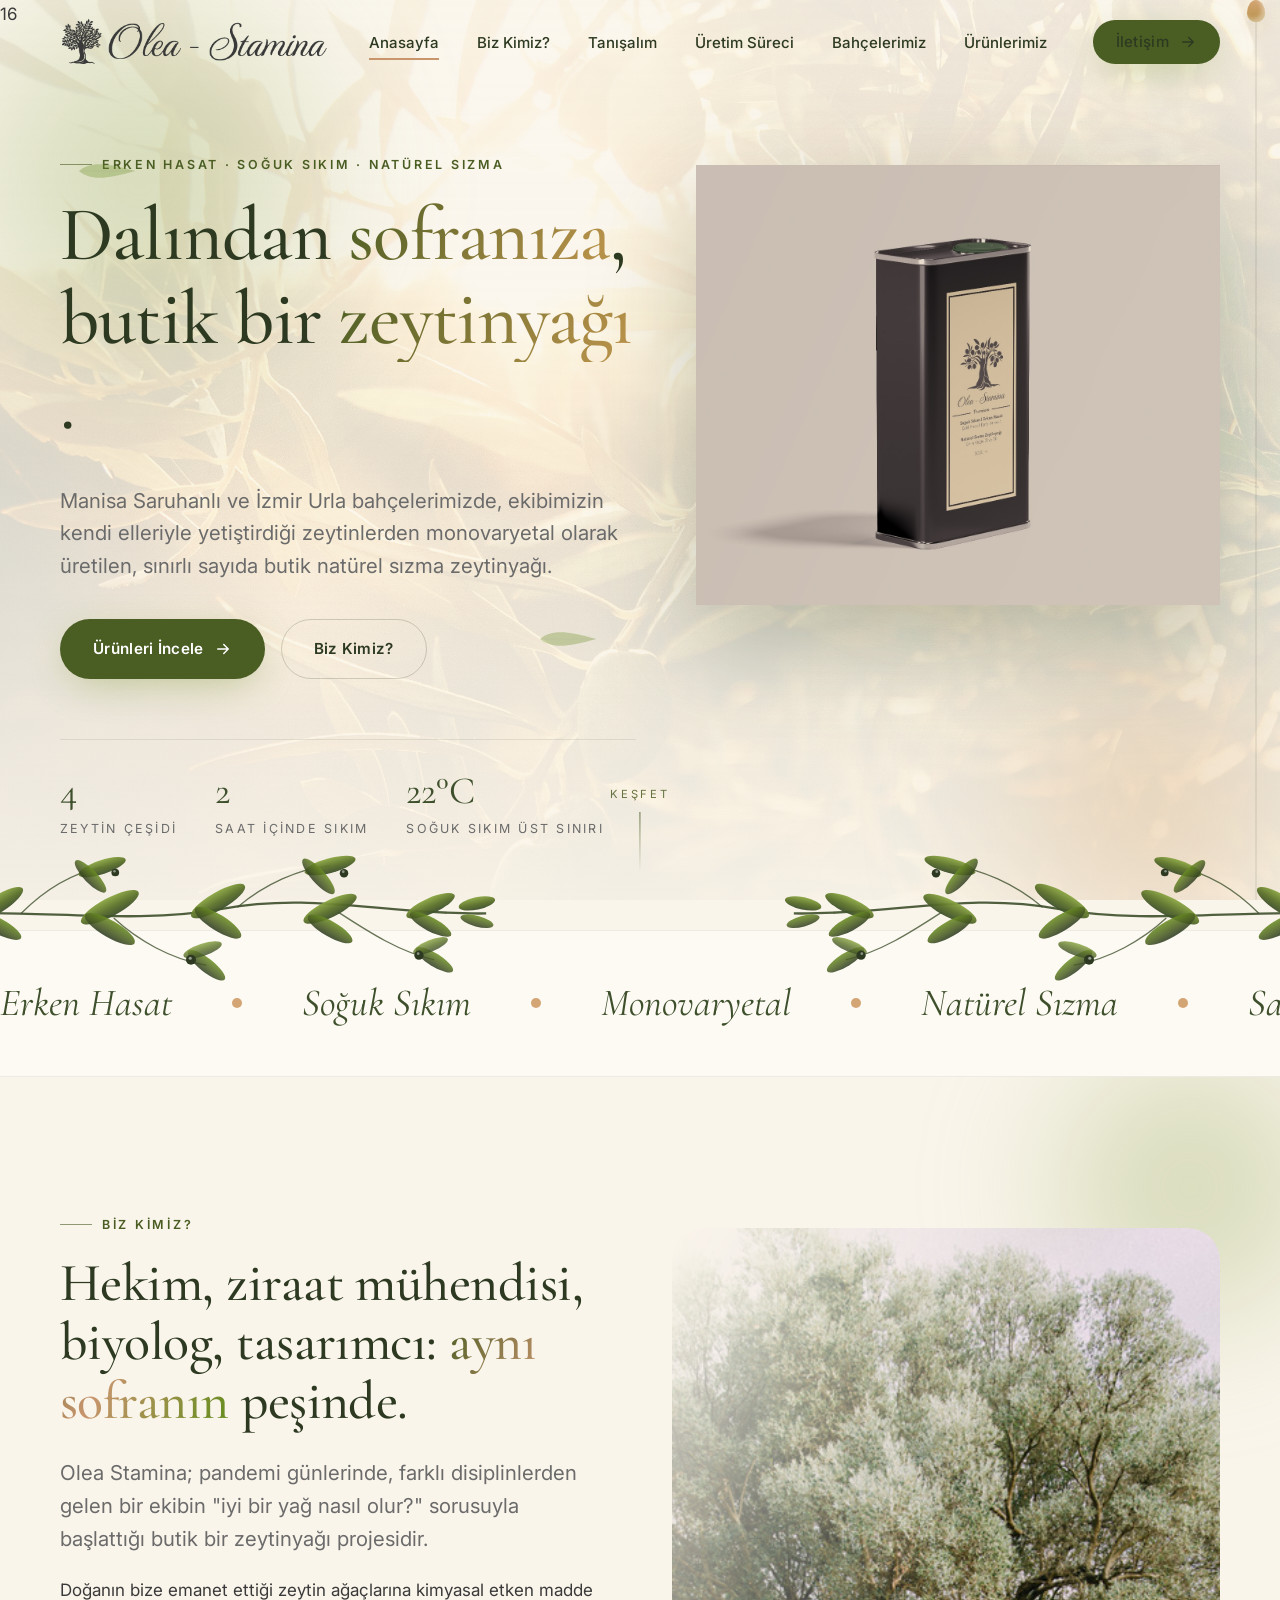
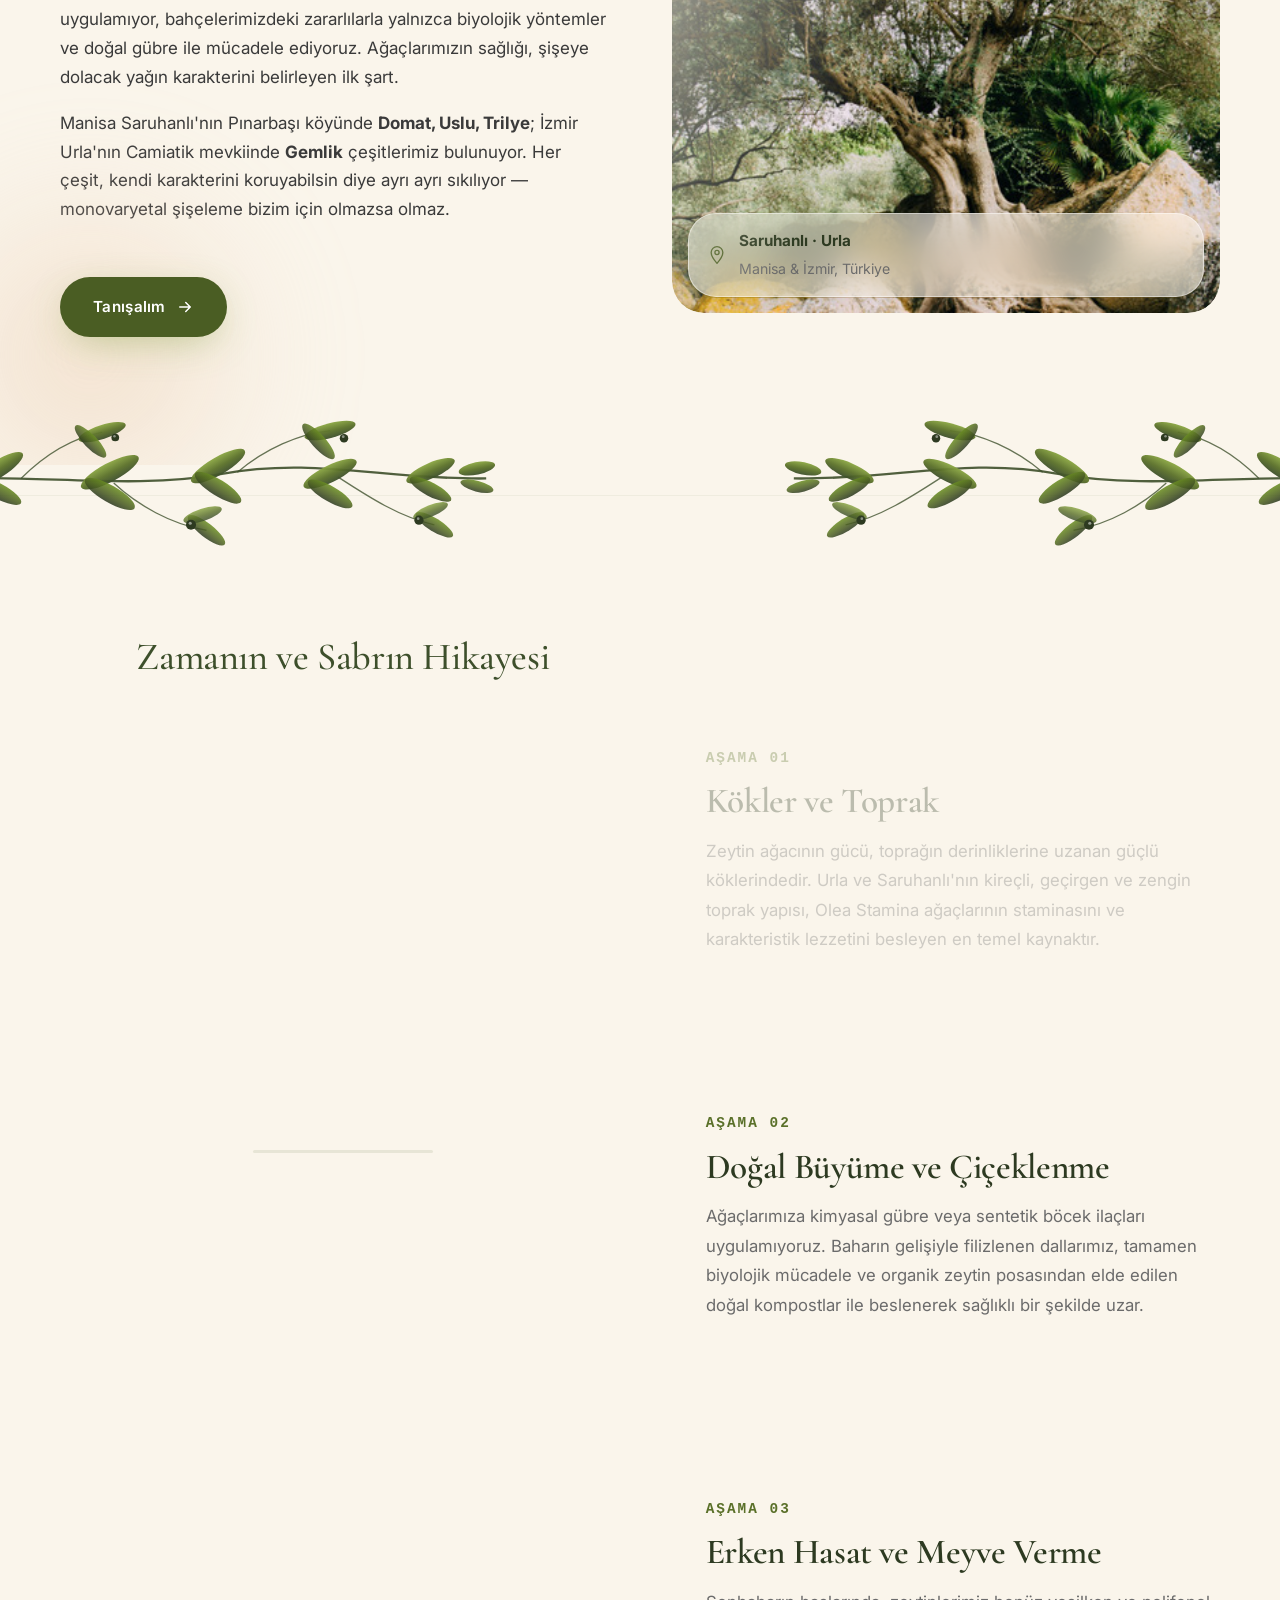
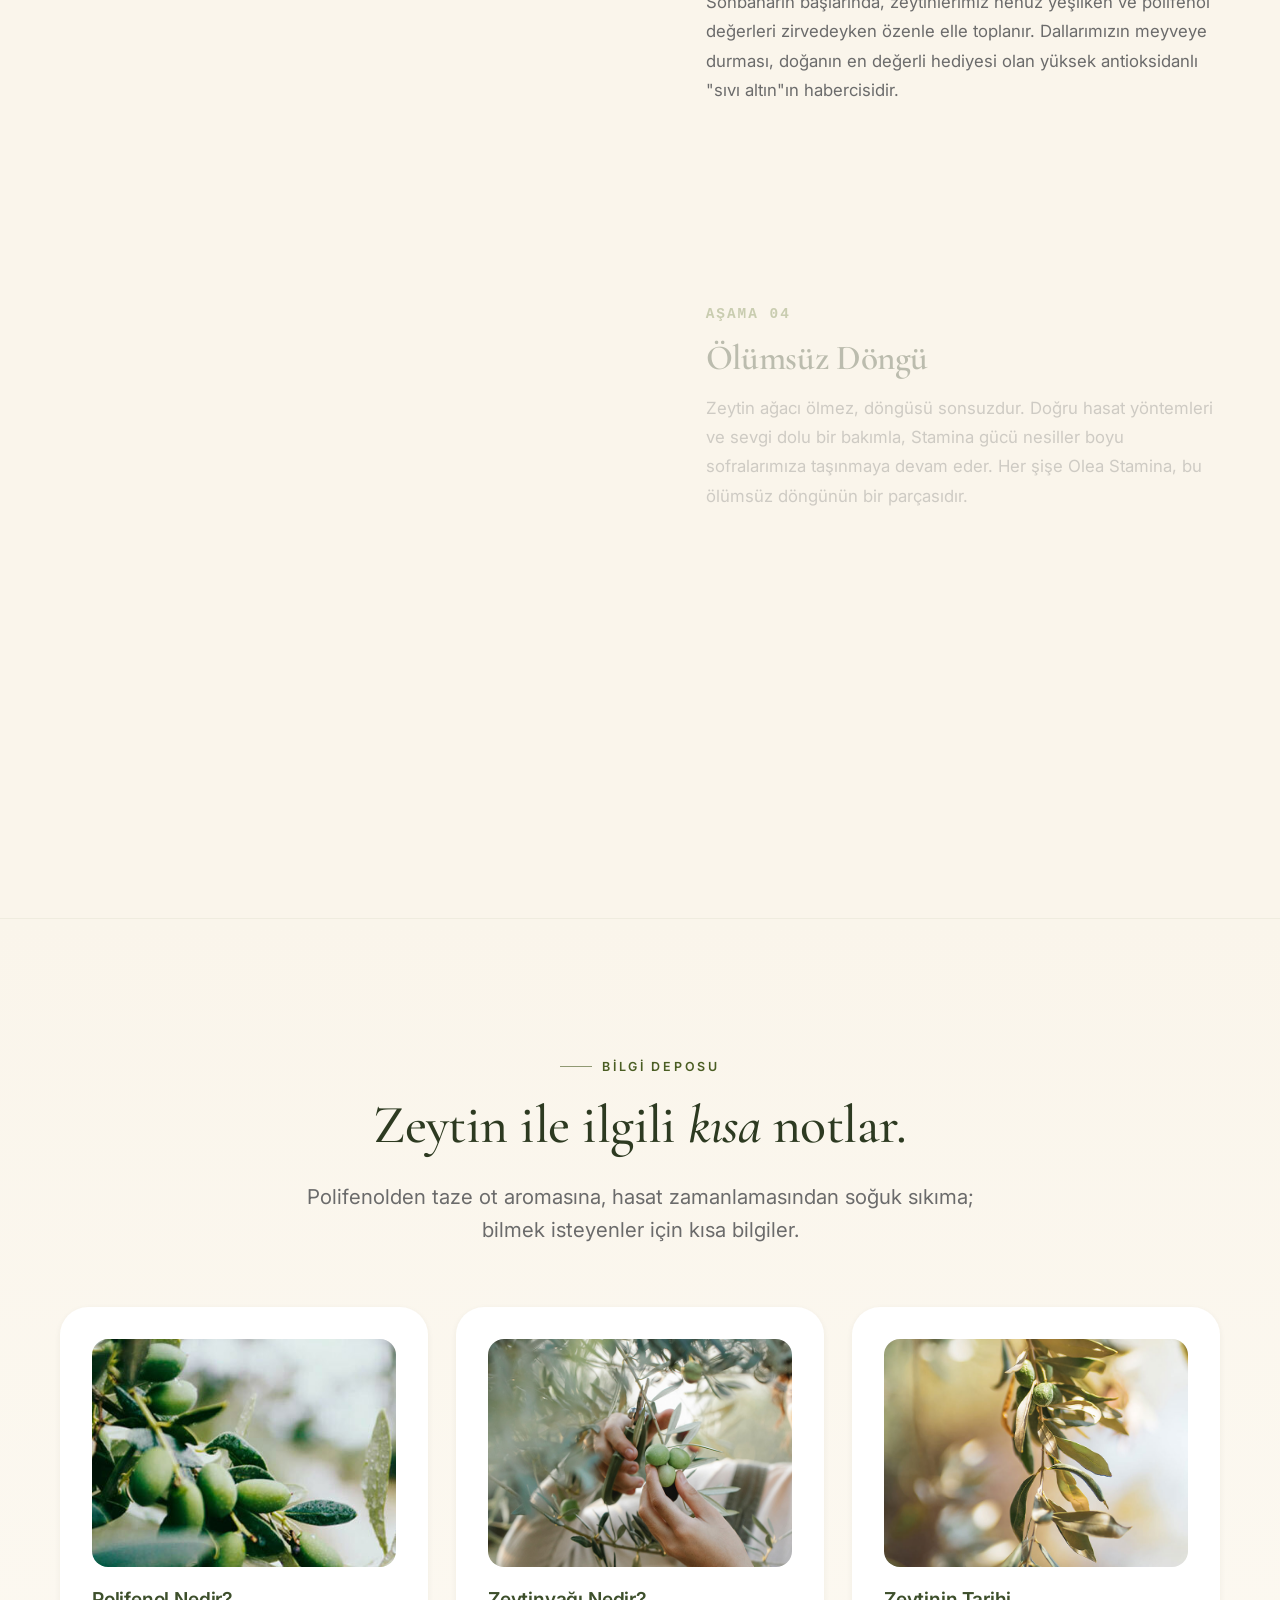
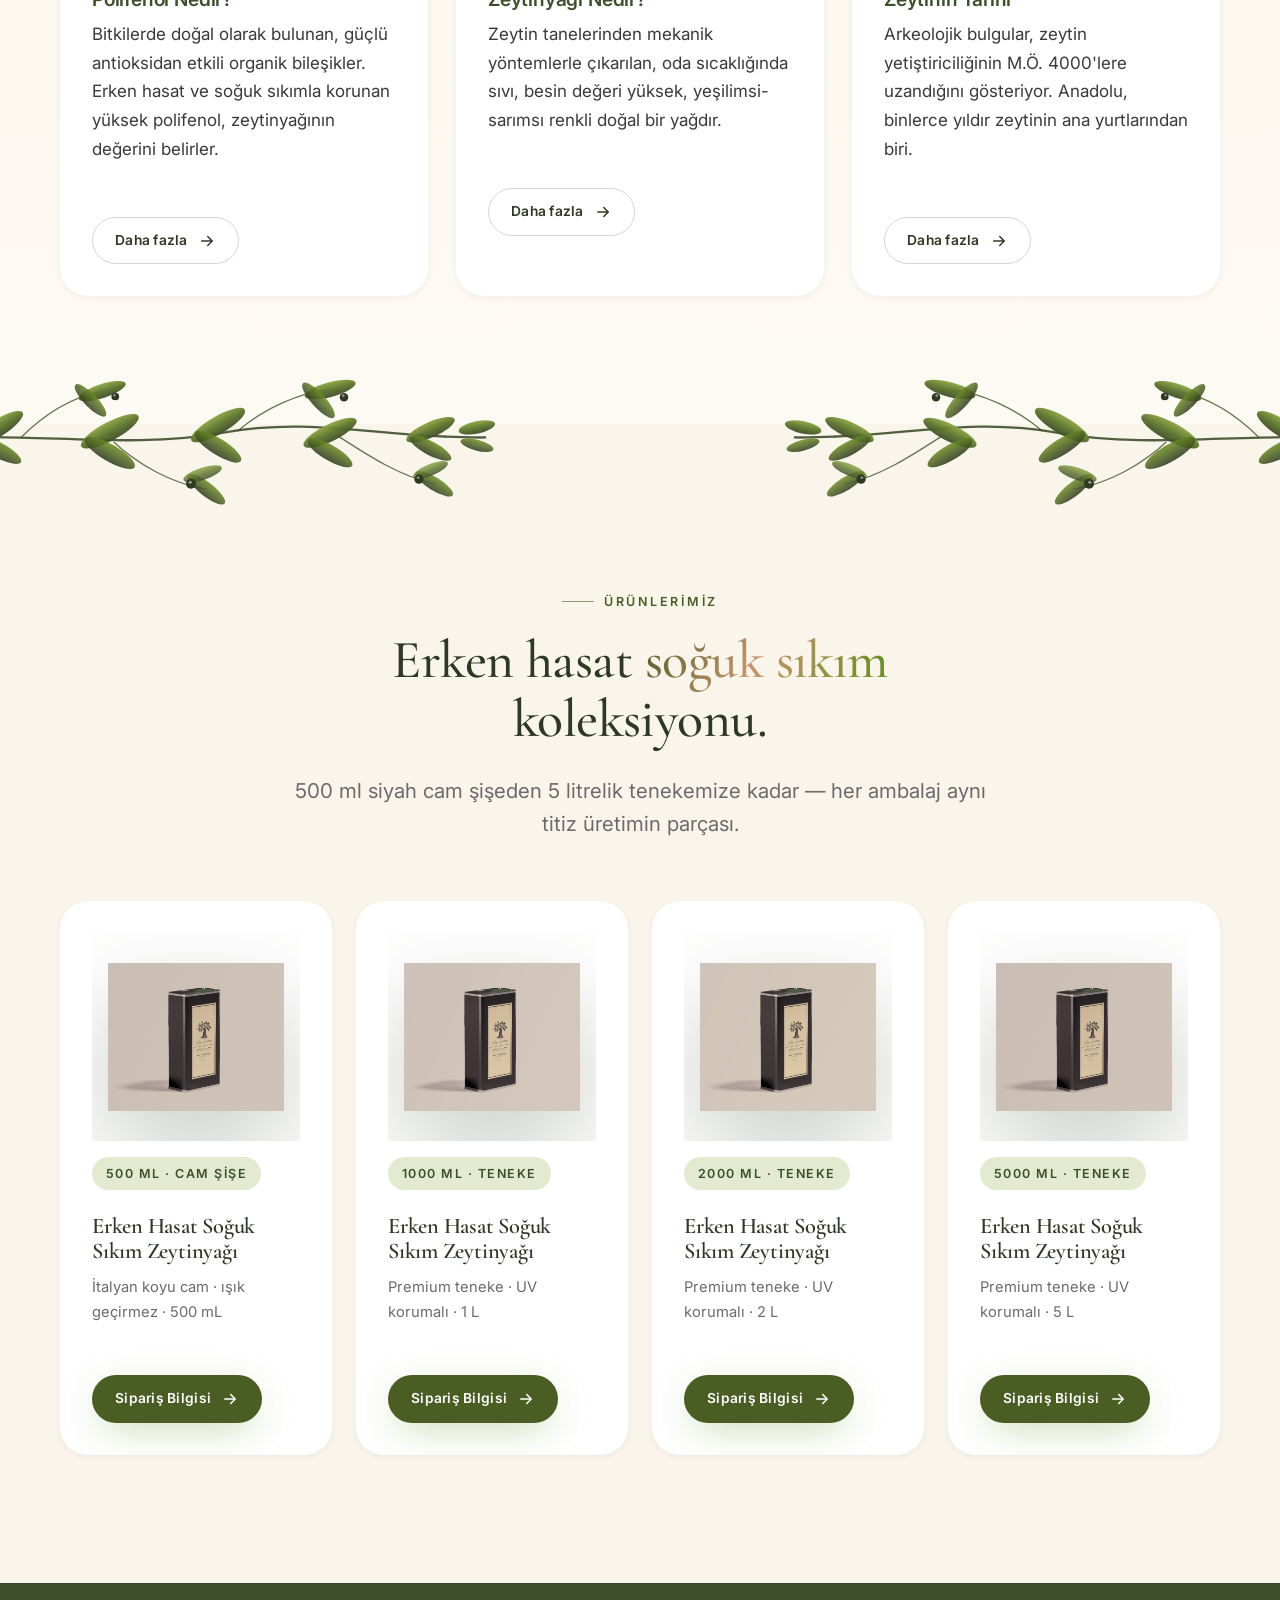
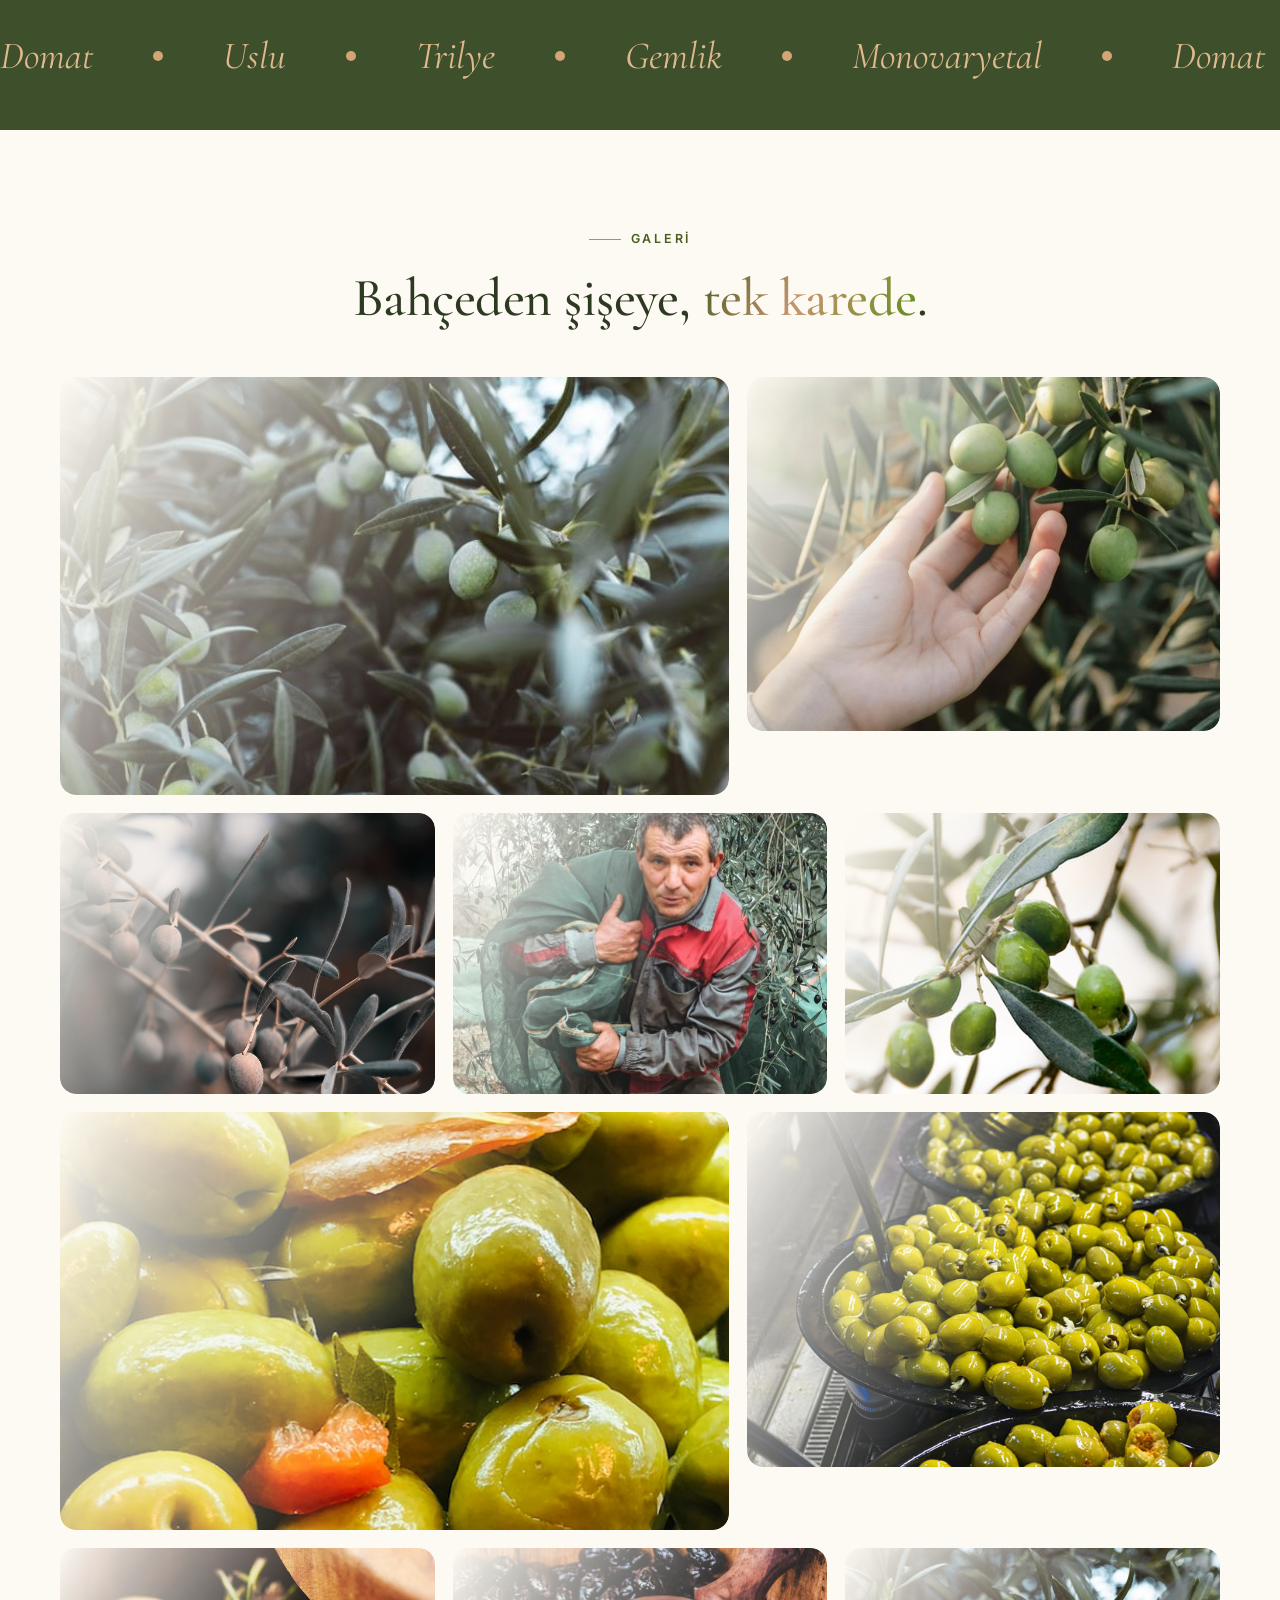
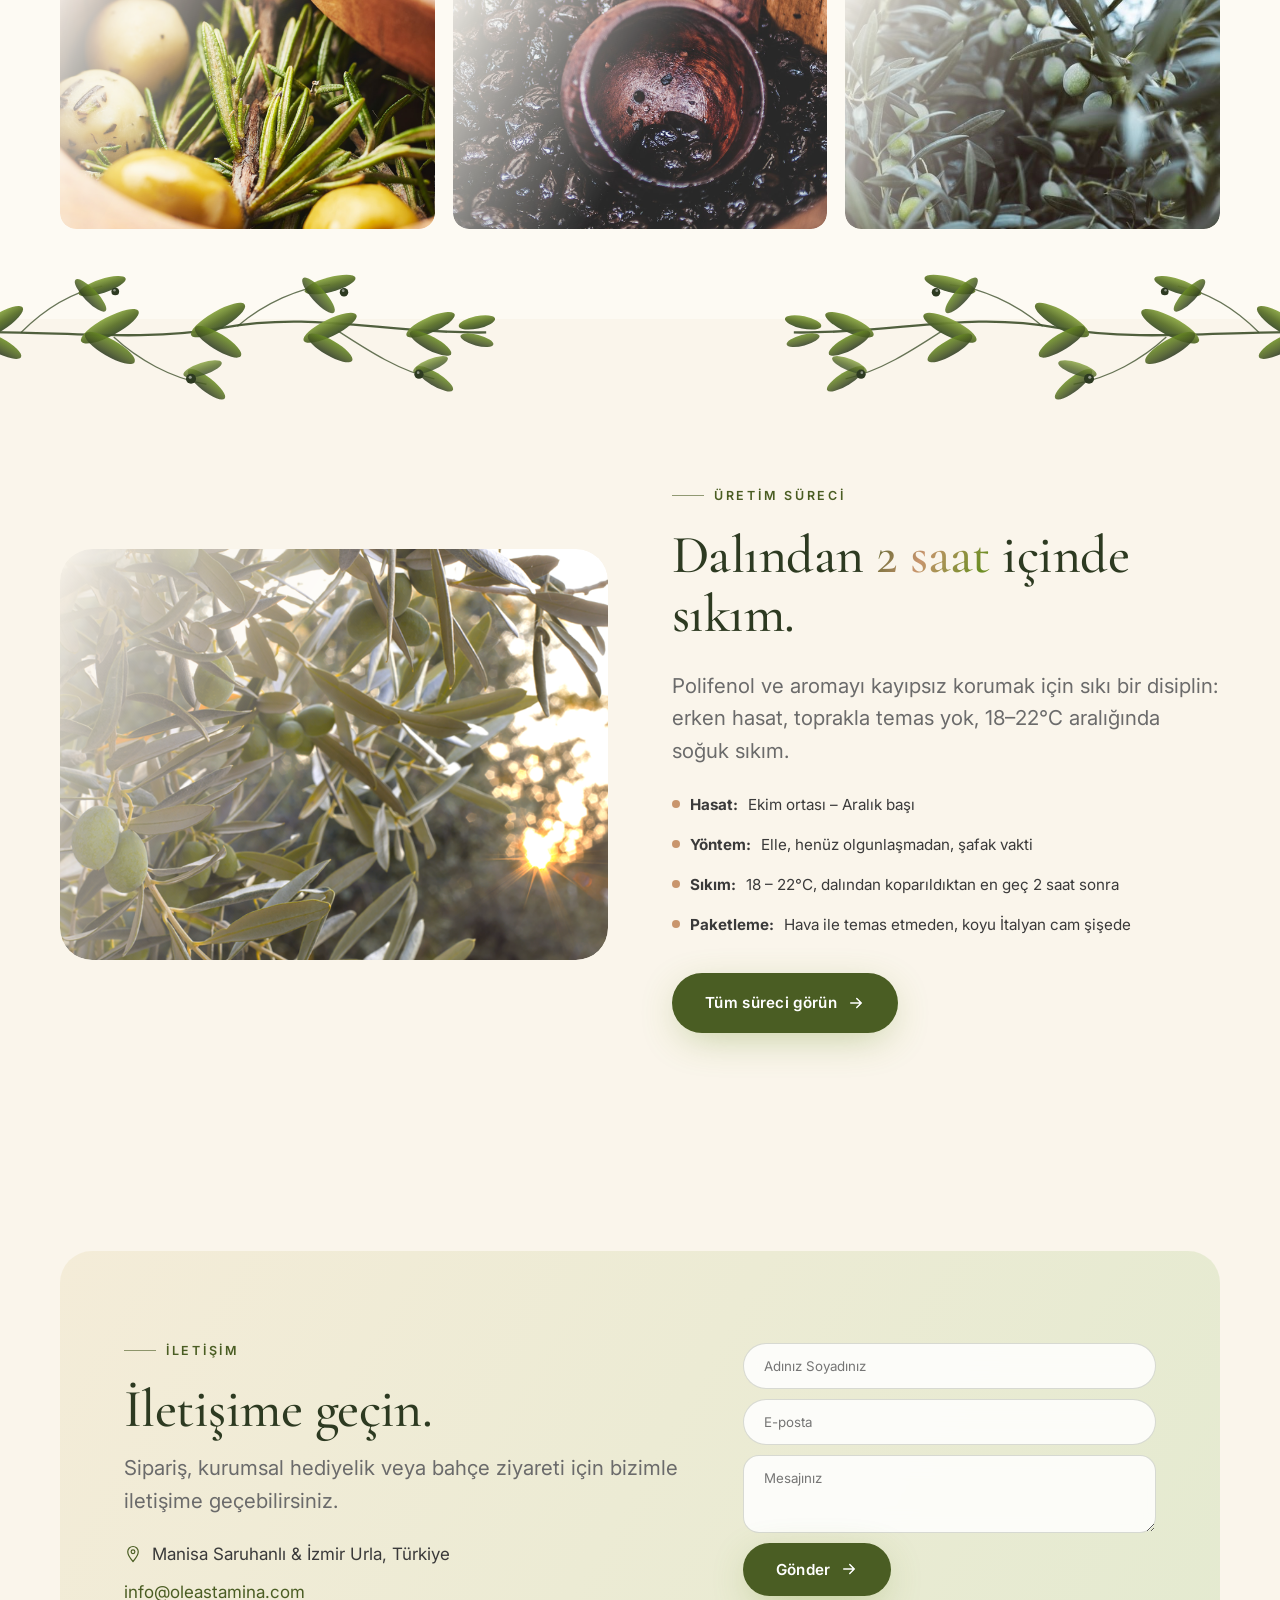
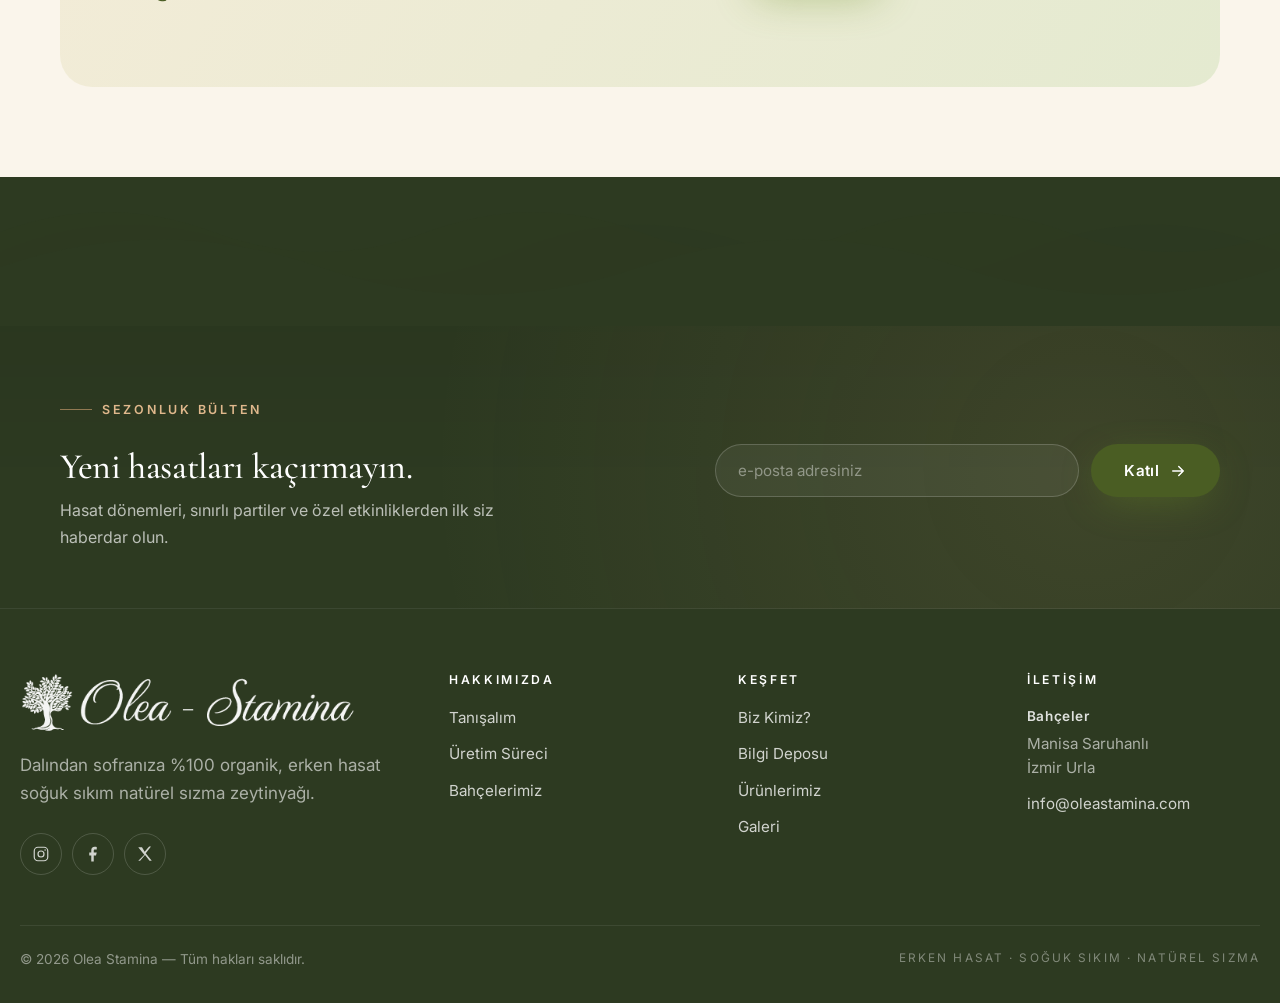
==== commit a21efa8c: "feat: redesign olive tree growth scrollytelling visual with detailed twigs, leaves, olives, and fix " ====
--- a/index.html
+++ b/index.html
@@ -608,11 +608,6 @@
         <div class="tree-svg-container">
           <svg class="growing-tree-svg" viewBox="0 0 400 400" xmlns="http://www.w3.org/2000/svg">
             <defs>
-              <linearGradient id="tree-wood" x1="0" y1="0" x2="1" y2="0">
-                <stop offset="0%" stop-color="#4e3b2b"/>
-                <stop offset="50%" stop-color="#735c47"/>
-                <stop offset="100%" stop-color="#4e3b2b"/>
-              </linearGradient>
               <linearGradient id="olive-leaf-grad" x1="0" y1="0" x2="0" y2="1">
                 <stop offset="0%" stop-color="#8aa642"/>
                 <stop offset="100%" stop-color="#3d4f2b"/>
@@ -620,71 +615,134 @@
             </defs>
 
             <!-- Trunk -->
-            <path class="tree-path trunk" d="M 200,380 C 195,320 205,260 200,200" 
-                  stroke="url(#tree-wood)" stroke-width="12" stroke-linecap="round" fill="none" />
+            <path class="tree-path trunk" d="M 200,380 C 195,310 205,250 200,210" 
+                  stroke="#523f2f" stroke-width="14" stroke-linecap="round" fill="none" />
             
-            <!-- Left Branch -->
-            <path class="tree-path branch branch-l1" d="M 200,260 C 180,220 150,180 120,150" 
-                  stroke="url(#tree-wood)" stroke-width="8" stroke-linecap="round" fill="none" />
+            <!-- Primary Branches -->
+            <path class="tree-path branch-p" d="M 200,230 C 180,200 150,180 120,160" 
+                  stroke="#523f2f" stroke-width="9" stroke-linecap="round" fill="none" />
+            <path class="tree-path branch-p" d="M 200,220 C 220,190 250,170 280,150" 
+                  stroke="#523f2f" stroke-width="9" stroke-linecap="round" fill="none" />
+            <path class="tree-path branch-p" d="M 200,210 C 190,170 210,140 200,120" 
+                  stroke="#523f2f" stroke-width="9" stroke-linecap="round" fill="none" />
             
-            <!-- Right Branch -->
-            <path class="tree-path branch branch-r1" d="M 200,240 C 220,200 250,170 280,140" 
-                  stroke="url(#tree-wood)" stroke-width="8" stroke-linecap="round" fill="none" />
+            <!-- Secondary Branches -->
+            <path class="tree-path branch-s" d="M 120,160 C 95,150 75,130 60,110" 
+                  stroke="#523f2f" stroke-width="6.5" stroke-linecap="round" fill="none" />
+            <path class="tree-path branch-s" d="M 120,160 C 125,130 135,110 140,90" 
+                  stroke="#523f2f" stroke-width="6.5" stroke-linecap="round" fill="none" />
             
-            <!-- Middle top Branch -->
-            <path class="tree-path branch branch-c" d="M 200,200 C 190,160 210,130 200,100" 
-                  stroke="url(#tree-wood)" stroke-width="7" stroke-linecap="round" fill="none" />
+            <path class="tree-path branch-s" d="M 200,120 C 175,100 165,80 150,60" 
+                  stroke="#523f2f" stroke-width="6" stroke-linecap="round" fill="none" />
+            <path class="tree-path branch-s" d="M 200,120 C 225,100 235,80 250,60" 
+                  stroke="#523f2f" stroke-width="6" stroke-linecap="round" fill="none" />
             
-            <!-- Left Sub Branch -->
-            <path class="tree-path branch branch-l2" d="M 120,150 C 100,130 90,110 80,100" 
-                  stroke="url(#tree-wood)" stroke-width="5" stroke-linecap="round" fill="none" />
+            <path class="tree-path branch-s" d="M 280,150 C 275,120 265,100 260,90" 
+                  stroke="#523f2f" stroke-width="6.5" stroke-linecap="round" fill="none" />
+            <path class="tree-path branch-s" d="M 280,150 C 305,140 325,120 340,100" 
+                  stroke="#523f2f" stroke-width="6.5" stroke-linecap="round" fill="none" />
+
+            <!-- Tertiary Twigs -->
+            <path class="tree-path branch-t" d="M 60,110 C 45,100 35,90 25,85" stroke="#523f2f" stroke-width="4.5" stroke-linecap="round" fill="none" />
+            <path class="tree-path branch-t" d="M 60,110 C 55,90 50,75 45,70" stroke="#523f2f" stroke-width="4.5" stroke-linecap="round" fill="none" />
             
-            <!-- Right Sub Branch -->
-            <path class="tree-path branch branch-r2" d="M 280,140 C 300,120 310,100 320,90" 
-                  stroke="url(#tree-wood)" stroke-width="5" stroke-linecap="round" fill="none" />
-
-            <!-- Leaves & Fruits positioned by translate groups -->
-            <!-- Left Sub Branch Tip (80, 100) -->
-            <g class="tree-bloom leaf-group-1" transform="translate(80, 100)">
+            <path class="tree-path branch-t" d="M 140,90 C 130,70 125,55 120,50" stroke="#523f2f" stroke-width="4.5" stroke-linecap="round" fill="none" />
+            <path class="tree-path branch-t" d="M 140,90 C 150,70 160,55 165,50" stroke="#523f2f" stroke-width="4.5" stroke-linecap="round" fill="none" />
+            
+            <path class="tree-path branch-t" d="M 150,60 C 135,45 130,35 125,30" stroke="#523f2f" stroke-width="4" stroke-linecap="round" fill="none" />
+            <path class="tree-path branch-t" d="M 150,60 C 155,45 160,35 165,30" stroke="#523f2f" stroke-width="4" stroke-linecap="round" fill="none" />
+            
+            <path class="tree-path branch-t" d="M 250,60 C 240,45 235,35 230,30" stroke="#523f2f" stroke-width="4" stroke-linecap="round" fill="none" />
+            <path class="tree-path branch-t" d="M 250,60 C 265,45 270,35 275,30" stroke="#523f2f" stroke-width="4" stroke-linecap="round" fill="none" />
+            
+            <path class="tree-path branch-t" d="M 260,90 C 240,70 235,55 230,50" stroke="#523f2f" stroke-width="4.5" stroke-linecap="round" fill="none" />
+            <path class="tree-path branch-t" d="M 260,90 C 270,70 275,55 280,50" stroke="#523f2f" stroke-width="4.5" stroke-linecap="round" fill="none" />
+            
+            <path class="tree-path branch-t" d="M 340,100 C 345,80 350,65 355,60" stroke="#523f2f" stroke-width="4.5" stroke-linecap="round" fill="none" />
+            <path class="tree-path branch-t" d="M 340,100 C 355,90 365,80 375,75" stroke="#523f2f" stroke-width="4.5" stroke-linecap="round" fill="none" />
+
+            <!-- Blooms (Leaves & Fruits) -->
+            <!-- Tip 1 (25, 85) -->
+            <g class="tree-bloom" data-x="25" data-y="85" transform="translate(25, 85) scale(0)">
               <path class="tree-leaf" d="M0,0 C-10,-10 -25,-10 -30,0 C-20,10 -10,5 0,0" fill="url(#olive-leaf-grad)" />
+            </g>
+            <!-- Tip 2 (45, 70) -->
+            <g class="tree-bloom" data-x="45" data-y="70" transform="translate(45, 70) scale(0)">
               <path class="tree-leaf" d="M0,0 C-5,-15 5,-25 20,-20 C15,-5 5,0 0,0" fill="#5a7029" />
-              <circle class="tree-olive" cx="-10" cy="-5" r="5.5" fill="#d4a574" />
-            </g>
-
-            <!-- Left Branch Middle (120, 150) -->
-            <g class="tree-bloom leaf-group-2" transform="translate(120, 150)">
+              <circle class="tree-olive" cx="-10" cy="-5" r="5" fill="#d4a574" />
+            </g>
+            <!-- Tip 3 (120, 50) -->
+            <g class="tree-bloom" data-x="120" data-y="50" transform="translate(120, 50) scale(0)">
+              <path class="tree-leaf" d="M0,0 C-10,-15 5,-25 20,-15 C15,-5 5,0 0,0" fill="url(#olive-leaf-grad)" />
+            </g>
+            <!-- Tip 4 (165, 50) -->
+            <g class="tree-bloom" data-x="165" data-y="50" transform="translate(165, 50) scale(0)">
+              <path class="tree-leaf" d="M0,0 C10,-15 -5,-25 -20,-15 C-15,-5 -5,0 0,0" fill="#5a7029" />
+              <circle class="tree-olive" cx="5" cy="-8" r="5.5" fill="#b08453" />
+            </g>
+            <!-- Tip 5 (125, 30) -->
+            <g class="tree-bloom" data-x="125" data-y="30" transform="translate(125, 30) scale(0)">
+              <path class="tree-leaf" d="M0,0 C-12,-8 -20,-2 -25,-10 C-15,-15 -5,-10 0,0" fill="url(#olive-leaf-grad)" />
+            </g>
+            <!-- Tip 6 (165, 30) -->
+            <g class="tree-bloom" data-x="165" data-y="30" transform="translate(165, 30) scale(0)">
+              <path class="tree-leaf" d="M0,0 C12,-8 20,-2 25,-10 C15,-15 5,-10 0,0" fill="#5a7029" />
+              <circle class="tree-olive" cx="8" cy="-5" r="5" fill="#d4a574" />
+            </g>
+            <!-- Tip 7 (230, 30) -->
+            <g class="tree-bloom" data-x="230" data-y="30" transform="translate(230, 30) scale(0)">
+              <path class="tree-leaf" d="M0,0 C-12,-8 -20,-2 -25,-10 C-15,-15 -5,-10 0,0" fill="url(#olive-leaf-grad)" />
+              <circle class="tree-olive" cx="-8" cy="-5" r="5.5" fill="#d4a574" />
+            </g>
+            <!-- Tip 8 (275, 30) -->
+            <g class="tree-bloom" data-x="275" data-y="30" transform="translate(275, 30) scale(0)">
+              <path class="tree-leaf" d="M0,0 C12,-8 20,-2 25,-10 C15,-15 5,-10 0,0" fill="#5a7029" />
+            </g>
+            <!-- Tip 9 (230, 50) -->
+            <g class="tree-bloom" data-x="230" data-y="50" transform="translate(230, 50) scale(0)">
+              <path class="tree-leaf" d="M0,0 C-10,-15 5,-25 20,-15 C15,-5 5,0 0,0" fill="url(#olive-leaf-grad)" />
+              <circle class="tree-olive" cx="-5" cy="-8" r="5" fill="#b08453" />
+            </g>
+            <!-- Tip 10 (280, 50) -->
+            <g class="tree-bloom" data-x="280" data-y="50" transform="translate(280, 50) scale(0)">
+              <path class="tree-leaf" d="M0,0 C10,-15 -5,-25 -20,-15 C-15,-5 -5,0 0,0" fill="#5a7029" />
+            </g>
+            <!-- Tip 11 (355, 60) -->
+            <g class="tree-bloom" data-x="355" data-y="60" transform="translate(355, 60) scale(0)">
+              <path class="tree-leaf" d="M0,0 C5,-15 -5,-25 -20,-20 C-15,-5 -5,0 0,0" fill="url(#olive-leaf-grad)" />
+              <circle class="tree-olive" cx="-10" cy="-5" r="5" fill="#d4a574" />
+            </g>
+            <!-- Tip 12 (375, 75) -->
+            <g class="tree-bloom" data-x="375" data-y="75" transform="translate(375, 75) scale(0)">
+              <path class="tree-leaf" d="M0,0 C10,-10 25,-10 30,0 C20,10 10,5 0,0" fill="#5a7029" />
+            </g>
+            
+            <!-- Additional Fork Clusters -->
+            <!-- Fork 1 (60, 110) -->
+            <g class="tree-bloom" data-x="60" data-y="110" transform="translate(60, 110) scale(0)">
               <path class="tree-leaf" d="M0,0 C-15,5 -25,-5 -30,-15 C-15,-15 -5,-5 0,0" fill="url(#olive-leaf-grad)" />
-              <circle class="tree-olive" cx="-10" cy="5" r="5" fill="#b08453" />
-            </g>
-
-            <!-- Center Top Tip (200, 100) -->
-            <g class="tree-bloom leaf-group-3" transform="translate(200, 100)">
-              <path class="tree-leaf" d="M0,0 C-10,-15 -5,-30 10,-30 C15,-15 10,0 0,0" fill="url(#olive-leaf-grad)" />
-              <path class="tree-leaf" d="M0,0 C10,-15 5,-30 -10,-30 C-15,-15 -10,0 0,0" fill="#5a7029" />
-              <circle class="tree-olive" cx="0" cy="-15" r="5.5" fill="#d4a574" />
-            </g>
-
-            <!-- Right Sub Branch Tip (320, 90) -->
-            <g class="tree-bloom leaf-group-4" transform="translate(320, 90)">
-              <path class="tree-leaf" d="M0,0 C10,-10 25,-10 30,0 C20,10 10,5 0,0" fill="url(#olive-leaf-grad)" />
-              <path class="tree-leaf" d="M0,0 C5,-15 -5,-25 -20,-20 C-15,-5 -5,0 0,0" fill="#5a7029" />
-              <circle class="tree-olive" cx="10" cy="-5" r="5" fill="#d4a574" />
-            </g>
-
-            <!-- Right Branch Middle (280, 140) -->
-            <g class="tree-bloom leaf-group-5" transform="translate(280, 140)">
+            </g>
+            <!-- Fork 2 (140, 90) -->
+            <g class="tree-bloom" data-x="140" data-y="90" transform="translate(140, 90) scale(0)">
+              <path class="tree-leaf" d="M0,0 C-10,15 -5,25 5,20 C10,10 5,0 0,0" fill="#5a7029" />
+              <circle class="tree-olive" cx="3" cy="12" r="5" fill="#b08453" />
+            </g>
+            <!-- Fork 3 (150, 60) -->
+            <g class="tree-bloom" data-x="150" data-y="60" transform="translate(150, 60) scale(0)">
+              <path class="tree-leaf" d="M0,0 C-15,5 -25,-5 -30,-15 C-15,-15 -5,-5 0,0" fill="url(#olive-leaf-grad)" />
+            </g>
+            <!-- Fork 4 (250, 60) -->
+            <g class="tree-bloom" data-x="250" data-y="60" transform="translate(250, 60) scale(0)">
               <path class="tree-leaf" d="M0,0 C15,5 25,-5 30,-15 C15,-15 5,-5 0,0" fill="url(#olive-leaf-grad)" />
-              <circle class="tree-olive" cx="10" cy="5" r="5.5" fill="#b08453" />
-            </g>
-
-            <!-- Extra Leaf clusters for lush look -->
-            <!-- Middle Left (160, 170) -->
-            <g class="tree-bloom leaf-group-6" transform="translate(160, 170)">
-              <path class="tree-leaf" d="M0,0 C-10,10 -20,15 -25,5 C-15,-5 -5,-5 0,0" fill="url(#olive-leaf-grad)" />
-            </g>
-            <!-- Middle Right (240, 160) -->
-            <g class="tree-bloom leaf-group-7" transform="translate(240, 160)">
-              <path class="tree-leaf" d="M0,0 C10,10 20,15 25,5 C15,-5 5,-5 0,0" fill="url(#olive-leaf-grad)" />
+            </g>
+            <!-- Fork 5 (260, 90) -->
+            <g class="tree-bloom" data-x="260" data-y="90" transform="translate(260, 90) scale(0)">
+              <path class="tree-leaf" d="M0,0 C10,15 5,25 -5,20 C-10,10 -5,0 0,0" fill="#5a7029" />
+              <circle class="tree-olive" cx="-3" cy="12" r="5" fill="#b08453" />
+            </g>
+            <!-- Fork 6 (340, 100) -->
+            <g class="tree-bloom" data-x="340" data-y="100" transform="translate(340, 100) scale(0)">
+              <path class="tree-leaf" d="M0,0 C15,5 25,-5 30,-15 C15,-15 5,-5 0,0" fill="url(#olive-leaf-grad)" />
             </g>
           </svg>
         </div>
--- a/css/style.css
+++ b/css/style.css
@@ -69,7 +69,7 @@
   line-height: 1.7;
   -webkit-font-smoothing: antialiased;
   -moz-osx-font-smoothing: grayscale;
-  overflow-x: hidden;
+  overflow-x: clip;
 }
 
 h1, h2, h3, h4, .serif {
@@ -985,7 +985,7 @@
 }
 
 /* --- Prevent horizontal overflow on all screens --- */
-html, body { overflow-x: hidden; }
+html, body { overflow-x: clip; }
 img { max-width: 100%; height: auto; }
 
 /* --- Success Modal --- */
@@ -1056,10 +1056,8 @@
 .tree-sticky-col {
   position: sticky;
   top: 130px;
-  height: 70vh;
   display: flex;
   flex-direction: column;
-  justify-content: center;
   align-items: center;
 }
 .tree-title {
